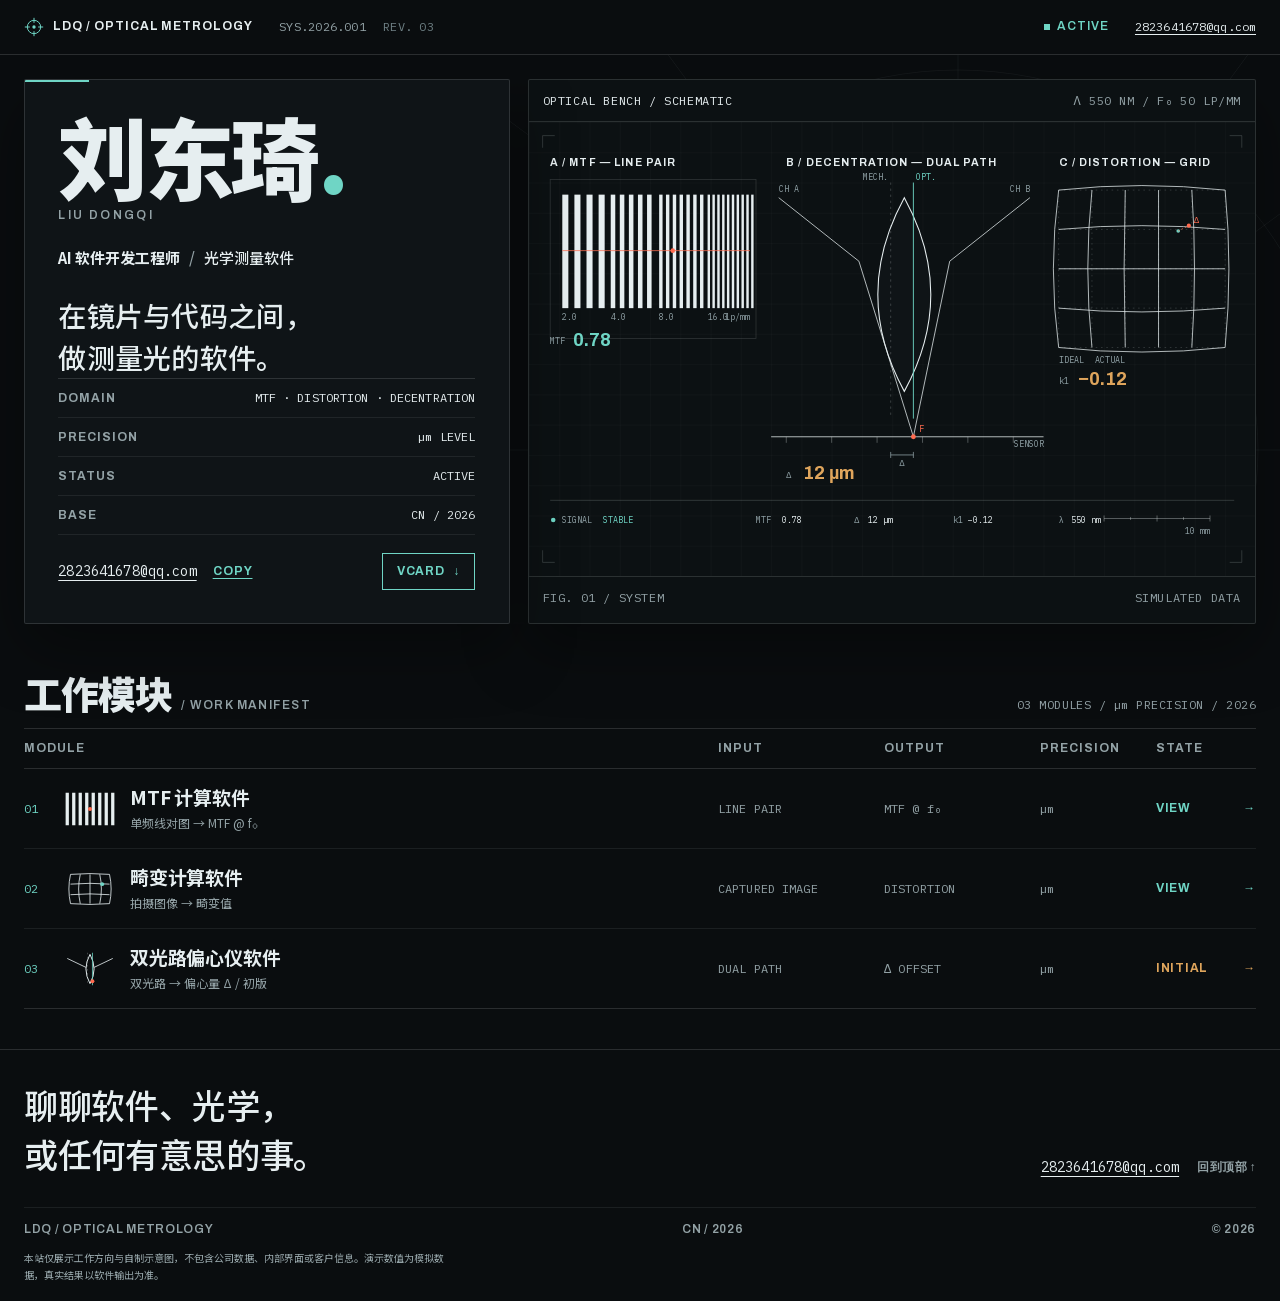
==== index.html @ 6ee16fad "Deploy optical instrument console" ====
<!DOCTYPE html>
<html lang="zh-CN">
<head>
  <meta charset="utf-8">
  <meta name="viewport" content="width=device-width, initial-scale=1">
  <title>刘东琦 — AI 软件开发工程师</title>
  <meta name="description" content="刘东琦，AI 软件开发工程师。做光学测量软件：单频线对图 MTF、图像畸变解算与双光路偏心测量，精度 µm 级。">
  <meta name="theme-color" content="#0a0d0f">
  <meta property="og:title" content="刘东琦 — AI 软件开发工程师">
  <meta property="og:description" content="在镜片与代码之间，做测量光的软件。">
  <meta property="og:type" content="website">
  <link rel="icon" href="favicon.svg" type="image/svg+xml">
  <link rel="preload" href="assets/fonts/noto-sans-sc.woff2" as="font" type="font/woff2" crossorigin>
  <link rel="stylesheet" href="styles.css">
  <script type="application/ld+json">
    {
      "@context": "https://schema.org",
      "@type": "Person",
      "name": "刘东琦",
      "alternateName": "Liu Dongqi",
      "jobTitle": "AI 软件开发工程师",
      "email": "mailto:2823641678@qq.com",
      "description": "AI 软件开发工程师，在光学镜片行业从事单频线对图 MTF、图像畸变解算与双光路偏心测量软件的开发。",
      "knowsAbout": ["AI 软件开发", "光学测量", "MTF", "畸变分析", "双光路偏心测量"]
    }
  </script>
</head>
<body id="top">
  <a class="skip" href="#work">跳到工作模块</a>

  <svg class="ambient" viewBox="0 0 900 900" aria-hidden="true">
    <g fill="none" stroke="rgba(230,240,240,.055)" stroke-width="1">
      <circle cx="450" cy="450" r="380"/>
      <circle cx="450" cy="450" r="300"/>
      <circle cx="450" cy="450" r="190"/>
      <line x1="0" y1="450" x2="900" y2="450"/>
      <line x1="450" y1="0" x2="450" y2="900"/>
      <path d="M0 120 L450 450 L900 780"/>
      <path d="M0 780 L450 450 L900 120"/>
      <path d="M120 0 L450 450 L780 900"/>
      <path d="M780 0 L450 450 L120 900"/>
    </g>
    <circle cx="450" cy="450" r="3" fill="rgba(111,213,197,.45)"/>
  </svg>

  <header class="topbar">
    <div class="topbar__inner">
      <a class="topbar__brand" href="#top">
        <svg class="topbar__mark" viewBox="0 0 24 24" fill="none" stroke="currentColor" stroke-width="1.2" aria-hidden="true">
          <circle cx="12" cy="12" r="8"/>
          <path d="M12 1v6M12 17v6M1 12h6M17 12h6"/>
          <circle class="mark-dot" cx="12" cy="12" r="2" stroke="none"/>
        </svg>
        LDQ / OPTICAL METROLOGY
      </a>
      <span class="topbar__job">SYS.2026.001 <span>REV. 03</span></span>
      <span class="topbar__status"><i></i>ACTIVE</span>
      <a class="topbar__email" href="mailto:2823641678@qq.com">2823641678@qq.com</a>
    </div>
  </header>

  <main>
    <section class="console" aria-labelledby="hero-name">
      <div class="wrap console__grid">
        <article class="profile">
          <h1 id="hero-name">刘东琦<span class="dot">.</span></h1>
          <p class="profile__latin">LIU DONGQI</p>
          <p class="profile__role"><strong>AI 软件开发工程师</strong><span>/</span>光学测量软件</p>
          <p class="profile__statement">在镜片与代码之间，<br>做测量光的软件。</p>

          <dl class="profile__specs">
            <div><dt>DOMAIN</dt><dd>MTF · DISTORTION · DECENTRATION</dd></div>
            <div><dt>PRECISION</dt><dd>µm LEVEL</dd></div>
            <div><dt>STATUS</dt><dd>ACTIVE</dd></div>
            <div><dt>BASE</dt><dd>CN / 2026</dd></div>
          </dl>

          <div class="profile__contact">
            <a class="profile__email" href="mailto:2823641678@qq.com">2823641678@qq.com</a>
            <button class="copy-link" id="copy-email" type="button" aria-label="复制邮箱" data-email="2823641678@qq.com">
              <span class="copy-btn__label">COPY</span>
            </button>
            <button class="save-card" type="button" data-save-card aria-label="下载名片到通讯录">
              <span class="action-label">VCARD</span>
              <span aria-hidden="true">↓</span>
            </button>
          </div>
        </article>

        <aside class="schematic" aria-label="光学系统示意图">
          <div class="schematic__bar">
            <span>OPTICAL BENCH / SCHEMATIC</span>
            <span>λ 550 nm / f₀ 50 lp/mm</span>
          </div>

          <svg class="schematic__drawing" viewBox="0 0 960 600" role="img" aria-labelledby="schematic-title">
            <title id="schematic-title">光学系统示意：单频线对、双光路偏心与畸变网格</title>
            <defs>
              <pattern id="bench-grid" width="40" height="40" patternUnits="userSpaceOnUse">
                <path d="M40 0H0V40" fill="none" stroke="rgba(230,240,240,.055)" stroke-width="1"/>
              </pattern>
            </defs>
            <rect width="960" height="600" fill="url(#bench-grid)"/>

            <g fill="none" stroke="rgba(230,240,240,.22)" stroke-width="1">
              <path d="M18 34V18h16M926 18h16v16M942 566v16h-16M34 582H18v-16"/>
            </g>

            <text x="28" y="58" font-family="Archivo, 'Helvetica Neue', sans-serif" font-size="14" font-weight="700" letter-spacing="1.4" fill="#e6eef0">A / MTF — LINE PAIR</text>
            <text x="340" y="58" font-family="Archivo, 'Helvetica Neue', sans-serif" font-size="14" font-weight="700" letter-spacing="1.4" fill="#e6eef0">B / DECENTRATION — DUAL PATH</text>
            <text x="700" y="58" font-family="Archivo, 'Helvetica Neue', sans-serif" font-size="14" font-weight="700" letter-spacing="1.4" fill="#e6eef0">C / DISTORTION — GRID</text>

            <!-- A / line pairs -->
            <rect x="28" y="76" width="272" height="210" fill="none" stroke="rgba(230,240,240,.16)" stroke-width="1"/>
            <g fill="#e6eef0">
              <g transform="translate(44 96)">
                <rect width="8" height="150"/><rect x="16" width="8" height="150"/><rect x="32" width="8" height="150"/><rect x="48" width="8" height="150"/>
              </g>
              <g transform="translate(108 96)">
                <rect width="6" height="150"/><rect x="12" width="6" height="150"/><rect x="24" width="6" height="150"/><rect x="36" width="6" height="150"/><rect x="48" width="6" height="150"/>
              </g>
              <g transform="translate(172 96)">
                <rect width="4.5" height="150"/><rect x="9" width="4.5" height="150"/><rect x="18" width="4.5" height="150"/><rect x="27" width="4.5" height="150"/><rect x="36" width="4.5" height="150"/><rect x="45" width="4.5" height="150"/><rect x="54" width="4.5" height="150"/>
              </g>
              <g transform="translate(236 96)">
                <rect width="3.2" height="150"/><rect x="6.4" width="3.2" height="150"/><rect x="12.8" width="3.2" height="150"/><rect x="19.2" width="3.2" height="150"/><rect x="25.6" width="3.2" height="150"/><rect x="32" width="3.2" height="150"/><rect x="38.4" width="3.2" height="150"/><rect x="44.8" width="3.2" height="150"/><rect x="51.2" width="3.2" height="150"/><rect x="57.6" width="3.2" height="150"/>
              </g>
            </g>
            <line x1="44" y1="170" x2="292" y2="170" stroke="#ff6b4f" stroke-width="1"/>
            <circle cx="190" cy="170" r="3" fill="#ff6b4f"/>
            <g font-family="'IBM Plex Mono', monospace" font-size="11" fill="#8fa0a5">
              <text x="44" y="262">2.0</text><text x="108" y="262">4.0</text><text x="172" y="262">8.0</text><text x="236" y="262">16.0</text><text x="292" y="262" text-anchor="end">lp/mm</text>
            </g>
            <text x="28" y="294" font-family="'IBM Plex Mono', monospace" font-size="11" fill="#8fa0a5">MTF</text>
            <text x="58" y="296" font-family="Archivo, sans-serif" font-size="24" font-weight="700" fill="#6fd5c5">0.78</text>

            <!-- B / dual path -->
            <path d="M496 100 Q426 228 496 356 Q566 228 496 100 Z" fill="#0f1417" stroke="#e6eef0" stroke-width="1.4"/>
            <line x1="478" y1="80" x2="478" y2="392" stroke="rgba(230,240,240,.28)" stroke-width="1" stroke-dasharray="3 5"/>
            <line x1="508" y1="80" x2="508" y2="392" stroke="#6fd5c5" stroke-width="1.2"/>
            <g font-family="'IBM Plex Mono', monospace" font-size="11" fill="#8fa0a5">
              <text x="474" y="76" text-anchor="end">MECH.</text>
              <text x="512" y="76" fill="#6fd5c5">OPT.</text>
            </g>
            <path d="M330 100 L436 184 L508 416" fill="none" stroke="#e6eef0" stroke-width="1"/>
            <path d="M662 100 L556 184 L508 416" fill="none" stroke="#e6eef0" stroke-width="1"/>
            <line x1="320" y1="416" x2="680" y2="416" stroke="#e6eef0" stroke-width="1"/>
            <g stroke="rgba(230,240,240,.4)" stroke-width="1">
              <line x1="340" y1="416" x2="340" y2="424"/><line x1="400" y1="416" x2="400" y2="424"/><line x1="460" y1="416" x2="460" y2="424"/><line x1="520" y1="416" x2="520" y2="424"/><line x1="580" y1="416" x2="580" y2="424"/><line x1="640" y1="416" x2="640" y2="424"/>
            </g>
            <circle cx="508" cy="416" r="3.2" fill="#ff6b4f"/>
            <text x="516" y="410" font-family="'IBM Plex Mono', monospace" font-size="11" fill="#ff6b4f">F</text>
            <g font-family="'IBM Plex Mono', monospace" font-size="11" fill="#8fa0a5">
              <text x="330" y="92">CH A</text>
              <text x="662" y="92" text-anchor="end">CH B</text>
              <text x="680" y="430" text-anchor="end">SENSOR</text>
            </g>
            <line x1="478" y1="440" x2="508" y2="440" stroke="#8fa0a5" stroke-width="1"/>
            <line x1="478" y1="436" x2="478" y2="444" stroke="#8fa0a5" stroke-width="1"/>
            <line x1="508" y1="436" x2="508" y2="444" stroke="#8fa0a5" stroke-width="1"/>
            <text x="493" y="454" text-anchor="middle" font-family="'IBM Plex Mono', monospace" font-size="11" fill="#8fa0a5">Δ</text>
            <text x="340" y="470" font-family="'IBM Plex Mono', monospace" font-size="11" fill="#8fa0a5">Δ</text>
            <text x="362" y="472" font-family="Archivo, sans-serif" font-size="24" font-weight="700" fill="#dfa55c">12 µm</text>

            <!-- C / distortion -->
            <g stroke="rgba(230,240,240,.22)" stroke-width="1" stroke-dasharray="2 5" fill="none">
              <line x1="700" y1="90" x2="700" y2="300"/><line x1="744" y1="90" x2="744" y2="300"/><line x1="788" y1="90" x2="788" y2="300"/><line x1="832" y1="90" x2="832" y2="300"/><line x1="876" y1="90" x2="876" y2="300"/><line x1="920" y1="90" x2="920" y2="300"/>
              <line x1="700" y1="90" x2="920" y2="90"/><line x1="700" y1="142" x2="920" y2="142"/><line x1="700" y1="194" x2="920" y2="194"/><line x1="700" y1="246" x2="920" y2="246"/><line x1="700" y1="298" x2="920" y2="298"/>
            </g>
            <g stroke="#e6eef0" stroke-width="1" fill="none">
              <path d="M700 90 Q686 194 700 298"/><path d="M744 90 Q733 194 744 298"/><path d="M788 90 Q785 194 788 298"/><path d="M832 90 L832 298"/><path d="M876 90 Q883 194 876 298"/><path d="M920 90 Q930 194 920 298"/>
              <path d="M700 90 Q810 78 920 90"/><path d="M700 142 Q810 132 920 142"/><path d="M700 194 L920 194"/><path d="M700 246 Q810 256 920 246"/><path d="M700 298 Q810 310 920 298"/>
            </g>
            <circle cx="858" cy="144" r="2.4" fill="#6fd5c5"/>
            <circle cx="872" cy="137" r="2.8" fill="#ff6b4f"/>
            <line x1="858" y1="144" x2="872" y2="137" stroke="#ff6b4f" stroke-width="1" stroke-dasharray="2 3"/>
            <text x="879" y="134" font-family="'IBM Plex Mono', monospace" font-size="11" fill="#ff6b4f">Δ</text>
            <g font-family="'IBM Plex Mono', monospace" font-size="11" fill="#8fa0a5">
              <text x="700" y="318">IDEAL</text>
              <text x="748" y="318">ACTUAL</text>
            </g>
            <text x="700" y="346" font-family="'IBM Plex Mono', monospace" font-size="11" fill="#8fa0a5">k1</text>
            <text x="726" y="348" font-family="Archivo, sans-serif" font-size="24" font-weight="700" fill="#dfa55c">−0.12</text>

            <!-- readout strip -->
            <line x1="28" y1="500" x2="932" y2="500" stroke="rgba(230,240,240,.22)" stroke-width="1"/>
            <circle cx="32" cy="526" r="3" fill="#6fd5c5"/>
            <text x="44" y="530" font-family="'IBM Plex Mono', monospace" font-size="11" fill="#8fa0a5">SIGNAL</text>
            <text x="98" y="530" font-family="'IBM Plex Mono', monospace" font-size="11" fill="#6fd5c5">STABLE</text>
            <text x="300" y="530" font-family="'IBM Plex Mono', monospace" font-size="11" fill="#8fa0a5">MTF</text>
            <text x="334" y="530" font-family="'IBM Plex Mono', monospace" font-size="11" fill="#e6eef0">0.78</text>
            <text x="430" y="530" font-family="'IBM Plex Mono', monospace" font-size="11" fill="#8fa0a5">Δ</text>
            <text x="448" y="530" font-family="'IBM Plex Mono', monospace" font-size="11" fill="#e6eef0">12 µm</text>
            <text x="560" y="530" font-family="'IBM Plex Mono', monospace" font-size="11" fill="#8fa0a5">k1</text>
            <text x="580" y="530" font-family="'IBM Plex Mono', monospace" font-size="11" fill="#e6eef0">−0.12</text>
            <text x="700" y="530" font-family="'IBM Plex Mono', monospace" font-size="11" fill="#8fa0a5">λ</text>
            <text x="716" y="530" font-family="'IBM Plex Mono', monospace" font-size="11" fill="#e6eef0">550 nm</text>

            <g stroke="rgba(230,240,240,.45)" stroke-width="1">
              <line x1="760" y1="524" x2="900" y2="524"/>
              <line x1="760" y1="520" x2="760" y2="528"/><line x1="795" y1="522" x2="795" y2="526"/><line x1="830" y1="520" x2="830" y2="528"/><line x1="865" y1="522" x2="865" y2="526"/><line x1="900" y1="520" x2="900" y2="528"/>
            </g>
            <text x="900" y="544" text-anchor="end" font-family="'IBM Plex Mono', monospace" font-size="11" fill="#8fa0a5">10 mm</text>
          </svg>

          <div class="schematic__foot">
            <span>FIG. 01 / SYSTEM</span>
            <span>SIMULATED DATA</span>
          </div>
        </aside>
      </div>
    </section>

    <section class="manifest" id="work" aria-labelledby="work-title">
      <div class="wrap">
        <header class="manifest__head">
          <h2 id="work-title">工作模块<span>/ WORK MANIFEST</span></h2>
          <p>03 MODULES / µm PRECISION / 2026</p>
        </header>

        <div class="manifest__table" role="list">
          <div class="manifest__header" aria-hidden="true">
            <span>MODULE</span>
            <span>INPUT</span>
            <span>OUTPUT</span>
            <span>PRECISION</span>
            <span>STATE</span>
          </div>

          <a class="module" href="work/mtf.html" role="listitem">
            <span class="module__main">
              <span class="module__index">01</span>
              <svg class="module__fig" viewBox="0 0 64 40" aria-hidden="true">
                <g fill="#e6eef0"><rect x="2" width="4" height="40"/><rect x="10" width="4" height="40"/><rect x="18" width="4" height="40"/><rect x="26" width="4" height="40"/><rect x="34" width="4" height="40"/><rect x="42" width="4" height="40"/><rect x="50" width="4" height="40"/><rect x="58" width="4" height="40"/></g>
                <circle cx="32" cy="20" r="2.5" fill="#ff6b4f"/>
              </svg>
              <span class="module__title"><b>MTF 计算软件</b><small>单频线对图 → MTF @ f₀</small></span>
            </span>
            <span class="module__cell" data-label="INPUT">LINE PAIR</span>
            <span class="module__cell" data-label="OUTPUT">MTF @ f₀</span>
            <span class="module__cell" data-label="PRECISION">µm</span>
            <span class="module__state">VIEW <i>→</i></span>
          </a>

          <a class="module" href="work/distortion.html" role="listitem">
            <span class="module__main">
              <span class="module__index">02</span>
              <svg class="module__fig" viewBox="0 0 64 40" aria-hidden="true">
                <g fill="none" stroke="#e6eef0" stroke-width="1"><path d="M8 2 Q4 20 8 38"/><path d="M20 2 Q16 20 20 38"/><path d="M32 2 L32 38"/><path d="M44 2 Q48 20 44 38"/><path d="M56 2 Q60 20 56 38"/><path d="M8 2 Q32 0 56 2"/><path d="M8 14 Q32 12 56 14"/><path d="M8 27 Q32 25 56 27"/><path d="M8 38 Q32 40 56 38"/></g>
                <circle cx="47" cy="14" r="2.4" fill="#6fd5c5"/>
              </svg>
              <span class="module__title"><b>畸变计算软件</b><small>拍摄图像 → 畸变值</small></span>
            </span>
            <span class="module__cell" data-label="INPUT">CAPTURED IMAGE</span>
            <span class="module__cell" data-label="OUTPUT">DISTORTION</span>
            <span class="module__cell" data-label="PRECISION">µm</span>
            <span class="module__state">VIEW <i>→</i></span>
          </a>

          <a class="module" href="work/decentration.html" role="listitem">
            <span class="module__main">
              <span class="module__index">03</span>
              <svg class="module__fig" viewBox="0 0 64 40" aria-hidden="true">
                <path d="M32 2 Q22 20 32 38 Q42 20 32 2 Z" fill="none" stroke="#e6eef0" stroke-width="1.2"/>
                <line x1="29" y1="0" x2="29" y2="40" stroke="rgba(230,240,240,.3)" stroke-width="1" stroke-dasharray="2 3"/>
                <line x1="35" y1="0" x2="35" y2="40" stroke="#6fd5c5" stroke-width="1"/>
                <line x1="4" y1="7" x2="27" y2="18" stroke="#e6eef0" stroke-width="1"/>
                <line x1="60" y1="7" x2="37" y2="18" stroke="#e6eef0" stroke-width="1"/>
                <circle cx="35" cy="35" r="2.4" fill="#ff6b4f"/>
              </svg>
              <span class="module__title"><b>双光路偏心仪软件</b><small>双光路 → 偏心量 Δ / 初版</small></span>
            </span>
            <span class="module__cell" data-label="INPUT">DUAL PATH</span>
            <span class="module__cell" data-label="OUTPUT">Δ OFFSET</span>
            <span class="module__cell" data-label="PRECISION">µm</span>
            <span class="module__state module__state--initial">INITIAL <i>→</i></span>
          </a>
        </div>
      </div>
    </section>

    <footer class="footer">
      <div class="wrap">
        <div class="footer__main">
          <p class="footer__line">聊聊软件、光学，<br>或任何有意思的事。</p>
          <div class="footer__contact">
            <a class="footer__email" href="mailto:2823641678@qq.com">2823641678@qq.com</a>
            <a class="footer__back" href="#top">回到顶部 ↑</a>
          </div>
        </div>
        <div class="footer__meta">
          <span>LDQ / OPTICAL METROLOGY</span>
          <span>CN / 2026</span>
          <span>© 2026</span>
        </div>
        <p class="footer__fine">本站仅展示工作方向与自制示意图，不包含公司数据、内部界面或客户信息。演示数值为模拟数据，真实结果以软件输出为准。</p>
      </div>
    </footer>
  </main>

  <script src="script.js" defer></script>
</body>
</html>
---- styles.css ----
/* ------------------------------------------------------------------
   Optical Instrument Console — 刘东琦 / AI software engineer
   Dark, precision-instrument system: graphite, fine rules, live data.
   ------------------------------------------------------------------ */

@font-face {
  font-family: "Noto Sans SC";
  src: url("assets/fonts/noto-sans-sc.woff2") format("woff2");
  font-weight: 400 900;
  font-style: normal;
  font-display: swap;
}

@font-face {
  font-family: "Archivo";
  src: url("assets/fonts/archivo.woff2") format("woff2");
  font-weight: 400 700;
  font-style: normal;
  font-display: swap;
}

@font-face {
  font-family: "IBM Plex Mono";
  src: url("assets/fonts/ibm-plex-mono-regular.woff2") format("woff2");
  font-weight: 400;
  font-style: normal;
  font-display: swap;
}

:root {
  --bg: #0a0d0f;
  --panel: #0f1417;
  --panel-2: #0c1113;
  --line: rgba(230, 240, 240, 0.14);
  --line-soft: rgba(230, 240, 240, 0.08);
  --text: #e6eef0;
  --muted: #93a2a6;
  --dim: #6f8085;
  --cyan: #6fd5c5;
  --amber: #dfa55c;
  --red: #ff6b4f;
  --sans-cn: "Noto Sans SC", "PingFang SC", "Hiragino Sans GB", "Microsoft YaHei", sans-serif;
  --display: "Archivo", "Helvetica Neue", Arial, sans-serif;
  --mono: "IBM Plex Mono", ui-monospace, "SF Mono", Menlo, monospace;
  --shadow: 0 24px 64px rgba(0, 0, 0, 0.35);
  color-scheme: dark;
}

*,
*::before,
*::after {
  box-sizing: border-box;
}

html {
  scroll-behavior: smooth;
}

body {
  margin: 0;
  min-height: 100vh;
  overflow-x: hidden;
  background: var(--bg);
  color: var(--text);
  font-family: var(--sans-cn);
  font-size: 16px;
  line-height: 1.6;
  -webkit-font-smoothing: antialiased;
  text-rendering: optimizeLegibility;
  caret-color: var(--cyan);
  scrollbar-color: var(--muted) var(--bg);
}

a {
  color: inherit;
  text-decoration: none;
}

button {
  padding: 0;
  border: 0;
  background: none;
  color: inherit;
  font: inherit;
  cursor: pointer;
}

svg {
  display: block;
  max-width: 100%;
}

::selection {
  background: var(--cyan);
  color: var(--bg);
}

:focus-visible {
  outline: 2px solid var(--cyan);
  outline-offset: 3px;
}

.skip {
  position: fixed;
  top: 12px;
  left: 12px;
  z-index: 40;
  padding: 10px 14px;
  background: var(--cyan);
  color: var(--bg);
  font-family: var(--display);
  font-size: 12px;
  font-weight: 700;
  letter-spacing: 0.04em;
  transform: translateY(-200%);
}

.skip:focus {
  transform: none;
}

.wrap {
  width: min(1280px, calc(100% - 48px));
  margin-inline: auto;
}

/* Ambient technical drawing ----------------------------------------- */

.ambient {
  position: fixed;
  top: 50%;
  right: -10vw;
  z-index: 0;
  width: min(900px, 80vw);
  height: auto;
  opacity: 0.9;
  pointer-events: none;
  transform: translateY(-50%);
}

main {
  position: relative;
  z-index: 1;
}

/* System bar -------------------------------------------------------- */

.topbar {
  position: sticky;
  top: 0;
  z-index: 30;
  border-bottom: 1px solid var(--line);
  background: var(--bg);
}

.topbar__inner {
  display: flex;
  align-items: center;
  gap: 26px;
  width: min(1280px, calc(100% - 48px));
  min-height: 54px;
  margin-inline: auto;
  font-family: var(--display);
  font-size: 12px;
  font-weight: 600;
  letter-spacing: 0.08em;
  text-transform: uppercase;
}

.topbar__brand {
  display: inline-flex;
  align-items: center;
  gap: 9px;
  color: var(--text);
  font-weight: 700;
}

.topbar__mark {
  width: 20px;
  height: 20px;
  color: var(--cyan);
}

.topbar__mark .mark-dot {
  fill: var(--cyan);
}

.topbar__job {
  color: var(--muted);
  font-family: var(--mono);
  font-size: 12px;
  font-weight: 400;
  letter-spacing: 0.02em;
  text-transform: none;
}

.topbar__job span {
  margin-left: 10px;
  color: var(--dim);
}

.topbar__status {
  display: inline-flex;
  align-items: center;
  gap: 7px;
  margin-left: auto;
  color: var(--cyan);
}

.topbar__status i {
  width: 6px;
  height: 6px;
  background: var(--cyan);
}

.topbar__email {
  color: var(--text);
  font-family: var(--mono);
  font-size: 12px;
  font-weight: 400;
  letter-spacing: 0.01em;
  text-transform: none;
  text-decoration: underline;
  text-underline-offset: 3px;
}

.topbar__email:hover {
  color: var(--cyan);
}

/* Hero console ------------------------------------------------------ */

.console {
  padding: 24px 0 0;
}

.console__grid {
  display: grid;
  grid-template-columns: minmax(0, 4.8fr) minmax(0, 7.2fr);
  gap: 18px;
  align-items: stretch;
}

.profile {
  position: relative;
  display: flex;
  flex-direction: column;
  overflow: hidden;
  padding: clamp(24px, 2.6vw, 34px);
  border: 1px solid var(--line);
  border-radius: 2px;
  background: var(--panel);
  box-shadow: var(--shadow);
}

.profile::before {
  content: "";
  position: absolute;
  top: 0;
  left: 0;
  width: 64px;
  height: 2px;
  background: var(--cyan);
}

.profile h1 {
  margin: 0;
  color: var(--text);
  font-family: var(--sans-cn);
  font-size: clamp(68px, 7vw, 102px);
  font-weight: 900;
  line-height: 0.95;
  letter-spacing: -0.04em;
}

.profile h1 .dot {
  color: var(--cyan);
}

.profile__latin {
  margin: 8px 0 0;
  color: var(--muted);
  font-family: var(--display);
  font-size: 12px;
  font-weight: 600;
  letter-spacing: 0.2em;
}

.profile__role {
  display: flex;
  flex-wrap: wrap;
  align-items: baseline;
  margin: 20px 0 0;
  color: var(--text);
  font-size: 15px;
  font-weight: 500;
}

.profile__role strong {
  font-weight: 700;
}

.profile__role span {
  margin: 0 9px;
  color: var(--muted);
}

.profile__statement {
  max-width: 15em;
  margin: 24px 0 0;
  color: var(--text);
  font-size: clamp(22px, 2.2vw, 28px);
  font-weight: 500;
  line-height: 1.5;
  letter-spacing: 0.01em;
}

.profile__specs {
  margin: auto 0 0;
  border-top: 1px solid var(--line);
}

.profile__specs div {
  display: flex;
  align-items: baseline;
  justify-content: space-between;
  gap: 16px;
  padding: 9px 0;
  border-bottom: 1px solid var(--line-soft);
}

.profile__specs dt {
  color: var(--muted);
  font-family: var(--display);
  font-size: 12px;
  font-weight: 700;
  letter-spacing: 0.08em;
}

.profile__specs dd {
  margin: 0;
  color: var(--text);
  font-family: var(--mono);
  font-size: 12px;
  letter-spacing: 0.01em;
  text-align: right;
}

.profile__contact {
  display: flex;
  flex-wrap: wrap;
  align-items: center;
  gap: 12px 16px;
  margin-top: 18px;
}

.profile__email {
  color: var(--text);
  font-family: var(--mono);
  font-size: 14px;
  letter-spacing: 0.01em;
  text-decoration: underline;
  text-underline-offset: 4px;
}

.profile__email:hover {
  color: var(--cyan);
}

.copy-link {
  color: var(--cyan);
  font-family: var(--display);
  font-size: 12px;
  font-weight: 700;
  letter-spacing: 0.08em;
  text-decoration: underline;
  text-underline-offset: 3px;
}

.copy-link:hover {
  color: var(--text);
}

.copy-link.is-copied {
  color: var(--amber);
}

.save-card {
  display: inline-flex;
  align-items: center;
  gap: 8px;
  margin-left: auto;
  padding: 10px 14px;
  border: 1px solid var(--cyan);
  background: transparent;
  color: var(--cyan);
  font-family: var(--display);
  font-size: 12px;
  font-weight: 700;
  letter-spacing: 0.08em;
  line-height: 1.2;
  transition: background 0.15s ease, color 0.15s ease;
}

.save-card:hover {
  background: var(--cyan);
  color: var(--bg);
}

.save-card.is-done {
  background: var(--cyan);
  color: var(--bg);
}

/* Schematic --------------------------------------------------------- */

.schematic {
  display: flex;
  min-width: 0;
  flex-direction: column;
  border: 1px solid var(--line);
  border-radius: 2px;
  background: var(--panel-2);
  box-shadow: var(--shadow);
}

.schematic__bar,
.schematic__foot {
  display: flex;
  align-items: center;
  justify-content: space-between;
  gap: 16px;
  padding: 11px 14px;
  color: var(--muted);
  font-family: var(--mono);
  font-size: 12px;
  letter-spacing: 0.05em;
  text-transform: uppercase;
}

.schematic__bar {
  border-bottom: 1px solid var(--line);
}

.schematic__bar span:first-child {
  color: var(--text);
}

.schematic__foot {
  border-top: 1px solid var(--line);
}

.schematic__drawing {
  width: 100%;
  height: auto;
}

/* Work manifest ----------------------------------------------------- */

.manifest {
  padding: 48px 0 40px;
  background: var(--bg);
}

.manifest__head {
  display: flex;
  align-items: baseline;
  justify-content: space-between;
  gap: 24px;
  padding-bottom: 14px;
  border-bottom: 1px solid var(--line);
}

.manifest__head h2 {
  margin: 0;
  color: var(--text);
  font-family: var(--sans-cn);
  font-size: clamp(30px, 3vw, 38px);
  font-weight: 900;
  letter-spacing: -0.03em;
  line-height: 1.1;
}

.manifest__head h2 span {
  margin-left: 10px;
  color: var(--muted);
  font-family: var(--display);
  font-size: 12px;
  font-weight: 600;
  letter-spacing: 0.12em;
}

.manifest__head p {
  margin: 0;
  color: var(--muted);
  font-family: var(--mono);
  font-size: 12px;
  letter-spacing: 0.04em;
}

.manifest__table {
  border-bottom: 1px solid var(--line);
}

.manifest__header,
.module {
  display: grid;
  grid-template-columns: minmax(0, 1fr) 150px 140px 100px 100px;
  gap: 16px;
  align-items: center;
}

.manifest__header {
  padding: 10px 0;
  border-bottom: 1px solid var(--line);
  color: var(--muted);
  font-family: var(--display);
  font-size: 12px;
  font-weight: 700;
  letter-spacing: 0.08em;
  text-transform: uppercase;
}

.module {
  padding: 16px 0;
  border-bottom: 1px solid var(--line-soft);
  color: var(--text);
  transition: background 0.15s ease;
}

.module:last-child {
  border-bottom: 0;
}

.module:hover {
  background: rgba(255, 255, 255, 0.03);
}

.module:focus-visible {
  outline-offset: -2px;
}

.module__main {
  display: grid;
  grid-template-columns: 28px 54px minmax(0, 1fr);
  gap: 12px;
  align-items: center;
}

.module__index {
  color: var(--cyan);
  font-family: var(--mono);
  font-size: 12px;
}

.module__fig {
  width: 52px;
  height: 36px;
}

.module__title b {
  display: block;
  color: var(--text);
  font-size: 19px;
  font-weight: 700;
  letter-spacing: -0.01em;
  line-height: 1.3;
}

.module__title small {
  display: block;
  margin-top: 3px;
  color: var(--muted);
  font-size: 12px;
  font-weight: 400;
}

.module__cell {
  color: var(--muted);
  font-family: var(--mono);
  font-size: 12px;
  letter-spacing: 0.01em;
}

.module__state {
  display: flex;
  align-items: center;
  justify-content: space-between;
  gap: 8px;
  color: var(--cyan);
  font-family: var(--display);
  font-size: 12px;
  font-weight: 700;
  letter-spacing: 0.06em;
  text-transform: uppercase;
}

.module__state i {
  font-style: normal;
  transition: transform 0.15s ease;
}

.module:hover .module__state i {
  transform: translateX(4px);
}

.module__state--initial {
  color: var(--amber);
}

/* Footer ------------------------------------------------------------ */

.footer {
  padding: 30px 0 18px;
  border-top: 1px solid var(--line);
  background: var(--bg);
}

.footer__main {
  display: flex;
  align-items: flex-end;
  justify-content: space-between;
  gap: 32px;
}

.footer__line {
  max-width: 20ch;
  margin: 0;
  color: var(--text);
  font-size: clamp(26px, 3vw, 34px);
  font-weight: 500;
  line-height: 1.45;
  letter-spacing: -0.01em;
}

.footer__contact {
  display: flex;
  flex-wrap: wrap;
  align-items: center;
  gap: 18px;
}

.footer__email {
  color: var(--text);
  font-family: var(--mono);
  font-size: 14px;
  letter-spacing: 0.01em;
  text-decoration: underline;
  text-underline-offset: 4px;
}

.footer__email:hover {
  color: var(--cyan);
}

.footer__back {
  color: var(--muted);
  font-family: var(--display);
  font-size: 12px;
  font-weight: 600;
  letter-spacing: 0.04em;
}

.footer__back:hover {
  color: var(--text);
}

.footer__meta {
  display: flex;
  flex-wrap: wrap;
  justify-content: space-between;
  gap: 10px 24px;
  margin-top: 28px;
  padding-top: 12px;
  border-top: 1px solid var(--line-soft);
  color: var(--muted);
  font-family: var(--display);
  font-size: 12px;
  font-weight: 600;
  letter-spacing: 0.06em;
  text-transform: uppercase;
}

.footer__fine {
  max-width: 72ch;
  margin: 10px 0 0;
  color: var(--muted);
  font-size: 10px;
  line-height: 1.7;
}

/* Motion ------------------------------------------------------------ */

/* One authored moment: the schematic is already visible; the status is static.
   Interactive values update instantly. No scroll reveals, glows, or parallax. */

/* Responsive -------------------------------------------------------- */

@media (max-width: 1080px) {
  .console__grid {
    grid-template-columns: 1fr;
  }

  .schematic {
    max-width: 760px;
  }

  .manifest__header,
  .module {
    grid-template-columns: minmax(0, 1fr) 120px 116px 84px 88px;
    gap: 12px;
  }
}

@media (max-width: 780px) {
  .wrap,
  .topbar__inner {
    width: calc(100% - 32px);
  }

  .topbar__inner {
    gap: 14px;
    min-height: 46px;
    font-size: 12px;
  }

  .topbar__job,
  .topbar__email {
    display: none;
  }

  .topbar__status {
    margin-left: auto;
  }

  .ambient {
    display: none;
  }

  .console {
    padding-top: 20px;
  }

  .profile {
    padding: 22px;
  }

  .profile h1 {
    font-size: clamp(56px, 16vw, 82px);
  }

  .profile__statement {
    font-size: 21px;
  }

  .profile__specs div {
    padding: 8px 0;
  }

  .profile__specs dd {
    max-width: 62%;
  }

  .profile__contact {
    align-items: stretch;
  }

  .profile__email {
    width: 100%;
  }

  .save-card {
    width: 100%;
    justify-content: center;
    margin-left: 0;
    margin-top: 2px;
  }

  .schematic {
    max-width: none;
  }

  .schematic__bar,
  .schematic__foot {
    flex-wrap: wrap;
    row-gap: 4px;
    font-size: 12px;
    letter-spacing: 0.03em;
  }

  .manifest {
    padding-top: 40px;
  }

  .manifest__head {
    display: block;
  }

  .manifest__head p {
    margin-top: 6px;
  }

  .manifest__header {
    display: none;
  }

  .module {
    grid-template-columns: 1fr;
    gap: 7px;
    padding: 16px 0;
  }

  .module__main {
    grid-template-columns: 22px 46px minmax(0, 1fr);
    gap: 10px;
  }

  .module__fig {
    width: 42px;
    height: 30px;
  }

  .module__title b {
    font-size: 18px;
  }

  .module__cell {
    display: flex;
    gap: 8px;
    font-size: 12px;
  }

  .module__cell::before {
    content: attr(data-label);
    width: 76px;
    flex: 0 0 auto;
    color: var(--muted);
    font-family: var(--display);
    font-size: 12px;
    font-weight: 700;
    letter-spacing: 0.06em;
  }

  .module__state {
    justify-content: flex-start;
    gap: 8px;
  }

  .footer__main {
    display: block;
  }

  .footer__contact {
    margin-top: 18px;
  }

  .footer__meta {
    display: grid;
    grid-template-columns: 1fr;
    gap: 6px;
  }
}

@media (max-width: 420px) {
  .profile h1 {
    font-size: 54px;
  }

  .profile__latin {
    font-size: 12px;
  }

  .profile__role {
    font-size: 14px;
  }

  .profile__statement {
    font-size: 19px;
  }

  .profile__email {
    font-size: 13px;
  }

  .footer__line {
    font-size: 24px;
  }

  .footer__email {
    font-size: 13px;
  }
}

/* Reduced motion ---------------------------------------------------- */

@media (prefers-reduced-motion: reduce) {
  html {
    scroll-behavior: auto;
  }

  *,
  *::before,
  *::after {
    animation-duration: 0.01ms !important;
    animation-delay: 0ms !important;
    animation-iteration-count: 1 !important;
    transition-duration: 0.01ms !important;
  }
}

/* Print ------------------------------------------------------------- */

@media print {
  body {
    background: #fff;
    color: #000;
  }

  .ambient,
  .topbar,
  .footer,
  .skip {
    display: none;
  }

  .console {
    padding: 0;
  }

  .console__grid {
    grid-template-columns: 1fr;
  }

  .profile,
  .schematic {
    box-shadow: none;
    border-color: #000;
    background: #fff;
    color: #000;
  }

  .profile h1,
  .profile__role,
  .profile__statement,
  .module__title b {
    color: #000;
  }

  .manifest {
    padding-top: 24px;
  }

  .module:hover {
    background: transparent;
  }
}
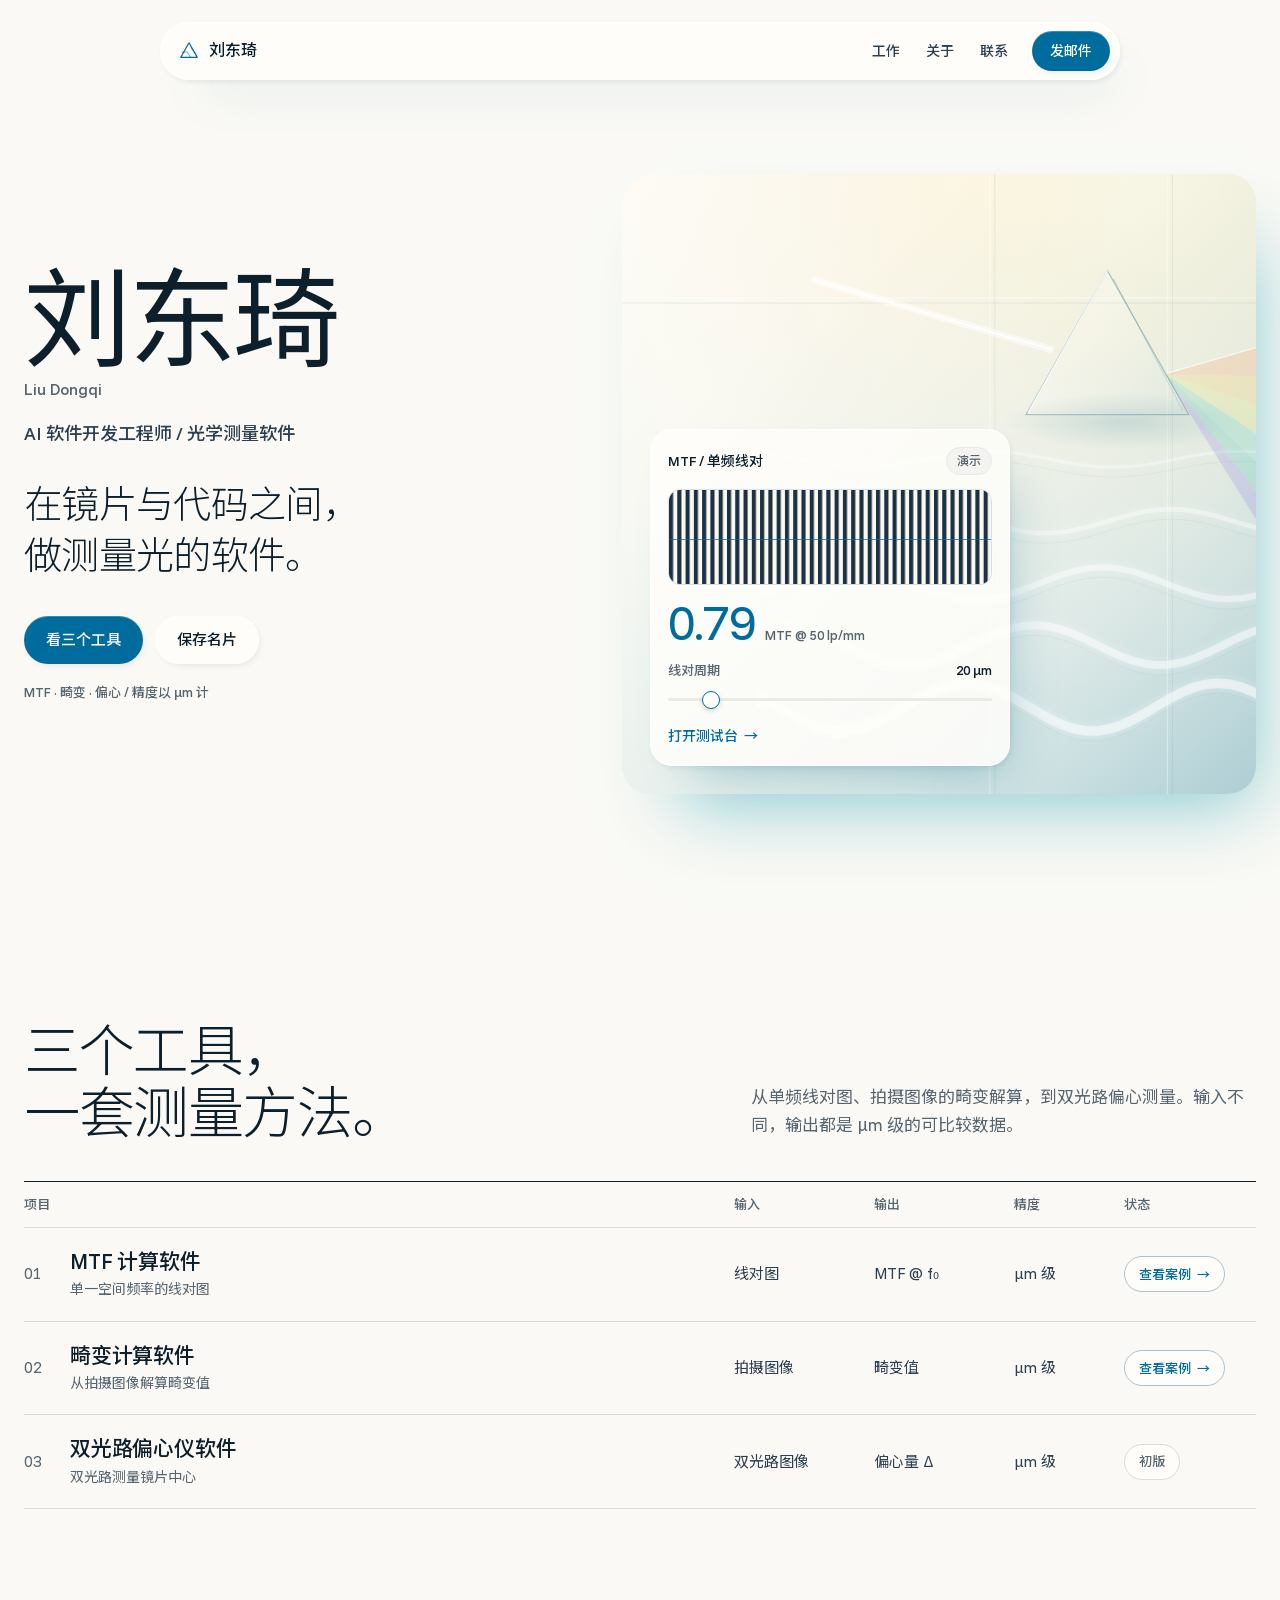
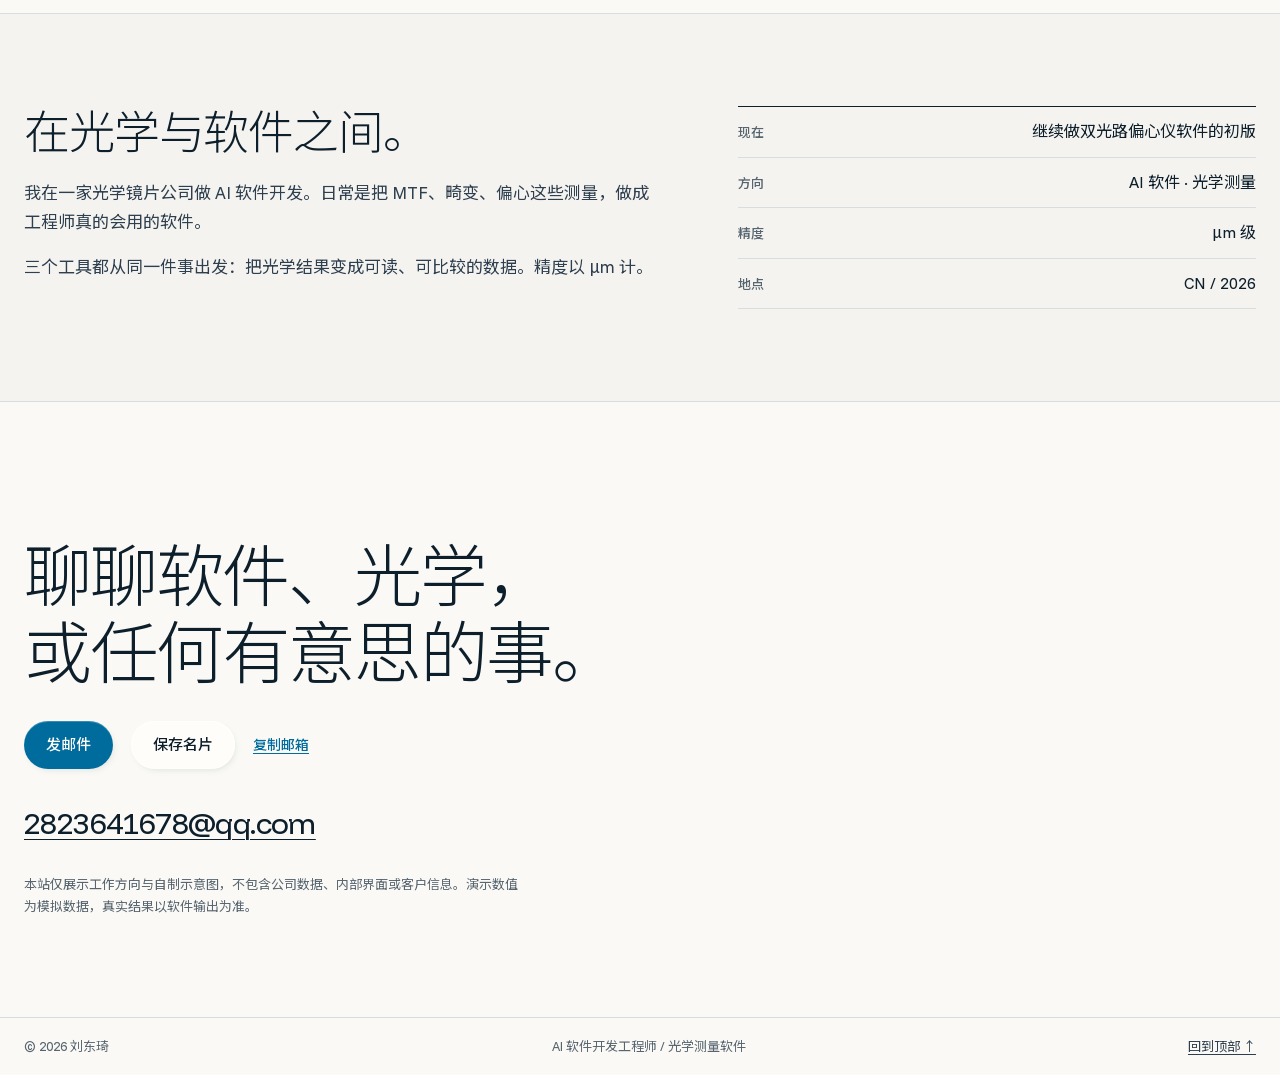
==== commit ef4551ba: "Redesign site in Hallmark Refract: sunlit glass, prism light, light test benches" ====
--- a/index.html
+++ b/index.html
@@ -4,13 +4,14 @@
   <meta charset="utf-8">
   <meta name="viewport" content="width=device-width, initial-scale=1">
   <title>刘东琦 — AI 软件开发工程师</title>
-  <meta name="description" content="刘东琦，AI 软件开发工程师。做光学测量软件：单频线对图 MTF、图像畸变解算与双光路偏心测量，精度 µm 级。">
-  <meta name="theme-color" content="#0a0d0f">
+  <meta name="description" content="刘东琦，AI 软件开发工程师。把 MTF、畸变与双光路偏心测量做成可用的软件，精度以 µm 计。">
+  <meta name="theme-color" content="#faf7ef">
   <meta property="og:title" content="刘东琦 — AI 软件开发工程师">
   <meta property="og:description" content="在镜片与代码之间，做测量光的软件。">
   <meta property="og:type" content="website">
   <link rel="icon" href="favicon.svg" type="image/svg+xml">
   <link rel="preload" href="assets/fonts/noto-sans-sc.woff2" as="font" type="font/woff2" crossorigin>
+  <link rel="preload" href="assets/fonts/funnel-display.woff2" as="font" type="font/woff2" crossorigin>
   <link rel="stylesheet" href="styles.css">
   <script type="application/ld+json">
     {
@@ -26,278 +27,176 @@
   </script>
 </head>
 <body id="top">
-  <a class="skip" href="#work">跳到工作模块</a>
-
-  <svg class="ambient" viewBox="0 0 900 900" aria-hidden="true">
-    <g fill="none" stroke="rgba(230,240,240,.055)" stroke-width="1">
-      <circle cx="450" cy="450" r="380"/>
-      <circle cx="450" cy="450" r="300"/>
-      <circle cx="450" cy="450" r="190"/>
-      <line x1="0" y1="450" x2="900" y2="450"/>
-      <line x1="450" y1="0" x2="450" y2="900"/>
-      <path d="M0 120 L450 450 L900 780"/>
-      <path d="M0 780 L450 450 L900 120"/>
-      <path d="M120 0 L450 450 L780 900"/>
-      <path d="M780 0 L450 450 L120 900"/>
-    </g>
-    <circle cx="450" cy="450" r="3" fill="rgba(111,213,197,.45)"/>
-  </svg>
-
-  <header class="topbar">
-    <div class="topbar__inner">
-      <a class="topbar__brand" href="#top">
-        <svg class="topbar__mark" viewBox="0 0 24 24" fill="none" stroke="currentColor" stroke-width="1.2" aria-hidden="true">
-          <circle cx="12" cy="12" r="8"/>
-          <path d="M12 1v6M12 17v6M1 12h6M17 12h6"/>
-          <circle class="mark-dot" cx="12" cy="12" r="2" stroke="none"/>
+  <a class="skip" href="#work">跳到工作</a>
+
+  <header class="site-nav">
+    <div class="nav-pill">
+      <a class="brand" href="#top">
+        <svg class="brand-mark" viewBox="0 0 24 24" fill="none" aria-hidden="true">
+          <path d="M12 3 21 19H3L12 3Z" stroke="currentColor" stroke-width="1.3" stroke-linejoin="round"/>
+          <path d="M4 13h6l4 6" stroke="currentColor" stroke-width="1.1" opacity=".55"/>
+          <path d="M14 8 20 16" stroke="currentColor" stroke-width="1.1" opacity=".55"/>
         </svg>
-        LDQ / OPTICAL METROLOGY
+        <span>刘东琦</span>
       </a>
-      <span class="topbar__job">SYS.2026.001 <span>REV. 03</span></span>
-      <span class="topbar__status"><i></i>ACTIVE</span>
-      <a class="topbar__email" href="mailto:2823641678@qq.com">2823641678@qq.com</a>
+      <nav class="nav-links" aria-label="主导航">
+        <a href="#work">工作</a>
+        <a href="#about">关于</a>
+        <a href="#contact">联系</a>
+      </nav>
+      <a class="btn btn--primary btn--nav" href="mailto:2823641678@qq.com">发邮件</a>
     </div>
   </header>
 
   <main>
-    <section class="console" aria-labelledby="hero-name">
-      <div class="wrap console__grid">
-        <article class="profile">
-          <h1 id="hero-name">刘东琦<span class="dot">.</span></h1>
-          <p class="profile__latin">LIU DONGQI</p>
-          <p class="profile__role"><strong>AI 软件开发工程师</strong><span>/</span>光学测量软件</p>
-          <p class="profile__statement">在镜片与代码之间，<br>做测量光的软件。</p>
-
-          <dl class="profile__specs">
-            <div><dt>DOMAIN</dt><dd>MTF · DISTORTION · DECENTRATION</dd></div>
-            <div><dt>PRECISION</dt><dd>µm LEVEL</dd></div>
-            <div><dt>STATUS</dt><dd>ACTIVE</dd></div>
-            <div><dt>BASE</dt><dd>CN / 2026</dd></div>
-          </dl>
-
-          <div class="profile__contact">
-            <a class="profile__email" href="mailto:2823641678@qq.com">2823641678@qq.com</a>
-            <button class="copy-link" id="copy-email" type="button" aria-label="复制邮箱" data-email="2823641678@qq.com">
-              <span class="copy-btn__label">COPY</span>
-            </button>
-            <button class="save-card" type="button" data-save-card aria-label="下载名片到通讯录">
-              <span class="action-label">VCARD</span>
-              <span aria-hidden="true">↓</span>
+    <section class="hero" aria-labelledby="hero-name">
+      <div class="wrap hero__inner">
+        <div class="hero__copy">
+          <h1 id="hero-name">刘东琦</h1>
+          <p class="hero__latin">Liu Dongqi</p>
+          <p class="hero__role">AI 软件开发工程师 / 光学测量软件</p>
+          <p class="hero__statement">在镜片与代码之间，<br>做测量光的软件。</p>
+          <div class="hero__actions">
+            <a class="btn btn--primary" href="#work">看三个工具</a>
+            <button class="btn btn--clear" type="button" data-save-card aria-label="下载名片到通讯录">
+              <span class="action-label">保存名片</span>
             </button>
           </div>
-        </article>
-
-        <aside class="schematic" aria-label="光学系统示意图">
-          <div class="schematic__bar">
-            <span>OPTICAL BENCH / SCHEMATIC</span>
-            <span>λ 550 nm / f₀ 50 lp/mm</span>
+          <p class="hero__note">MTF · 畸变 · 偏心 / 精度以 µm 计</p>
+        </div>
+
+        <div class="hero__stage light-stage" data-light-stage>
+          <canvas class="light-canvas" data-light aria-hidden="true"></canvas>
+
+          <div class="measure-card clear">
+            <div class="measure-card__head">
+              <span class="measure-card__title">MTF / 单频线对</span>
+              <span class="pill pill--soft">演示</span>
+            </div>
+
+            <div class="linepair-mini" aria-hidden="true">
+              <svg data-home-linepair viewBox="0 0 280 96" preserveAspectRatio="none">
+                <defs>
+                  <pattern id="home-lp" patternUnits="userSpaceOnUse" width="20" height="96">
+                    <rect width="20" height="96" fill="#fbf8ef"/>
+                    <rect width="10" height="96" fill="#1d3145"/>
+                  </pattern>
+                </defs>
+                <rect width="280" height="96" fill="url(#home-lp)"/>
+              </svg>
+            </div>
+
+            <div class="measure-card__readout">
+              <span class="measure-card__value" data-home-mtf>0.78</span>
+              <span class="measure-card__unit">MTF @ <span data-home-freq>50</span> lp/mm</span>
+            </div>
+
+            <label class="range">
+              <span>线对周期 <b><span data-home-period>20</span> µm</b></span>
+              <input type="range" min="10" max="100" step="1" value="20" data-home-period-input>
+            </label>
+
+            <a class="text-link" href="work/mtf.html">打开测试台 <span aria-hidden="true">→</span></a>
           </div>
-
-          <svg class="schematic__drawing" viewBox="0 0 960 600" role="img" aria-labelledby="schematic-title">
-            <title id="schematic-title">光学系统示意：单频线对、双光路偏心与畸变网格</title>
-            <defs>
-              <pattern id="bench-grid" width="40" height="40" patternUnits="userSpaceOnUse">
-                <path d="M40 0H0V40" fill="none" stroke="rgba(230,240,240,.055)" stroke-width="1"/>
-              </pattern>
-            </defs>
-            <rect width="960" height="600" fill="url(#bench-grid)"/>
-
-            <g fill="none" stroke="rgba(230,240,240,.22)" stroke-width="1">
-              <path d="M18 34V18h16M926 18h16v16M942 566v16h-16M34 582H18v-16"/>
-            </g>
-
-            <text x="28" y="58" font-family="Archivo, 'Helvetica Neue', sans-serif" font-size="14" font-weight="700" letter-spacing="1.4" fill="#e6eef0">A / MTF — LINE PAIR</text>
-            <text x="340" y="58" font-family="Archivo, 'Helvetica Neue', sans-serif" font-size="14" font-weight="700" letter-spacing="1.4" fill="#e6eef0">B / DECENTRATION — DUAL PATH</text>
-            <text x="700" y="58" font-family="Archivo, 'Helvetica Neue', sans-serif" font-size="14" font-weight="700" letter-spacing="1.4" fill="#e6eef0">C / DISTORTION — GRID</text>
-
-            <!-- A / line pairs -->
-            <rect x="28" y="76" width="272" height="210" fill="none" stroke="rgba(230,240,240,.16)" stroke-width="1"/>
-            <g fill="#e6eef0">
-              <g transform="translate(44 96)">
-                <rect width="8" height="150"/><rect x="16" width="8" height="150"/><rect x="32" width="8" height="150"/><rect x="48" width="8" height="150"/>
-              </g>
-              <g transform="translate(108 96)">
-                <rect width="6" height="150"/><rect x="12" width="6" height="150"/><rect x="24" width="6" height="150"/><rect x="36" width="6" height="150"/><rect x="48" width="6" height="150"/>
-              </g>
-              <g transform="translate(172 96)">
-                <rect width="4.5" height="150"/><rect x="9" width="4.5" height="150"/><rect x="18" width="4.5" height="150"/><rect x="27" width="4.5" height="150"/><rect x="36" width="4.5" height="150"/><rect x="45" width="4.5" height="150"/><rect x="54" width="4.5" height="150"/>
-              </g>
-              <g transform="translate(236 96)">
-                <rect width="3.2" height="150"/><rect x="6.4" width="3.2" height="150"/><rect x="12.8" width="3.2" height="150"/><rect x="19.2" width="3.2" height="150"/><rect x="25.6" width="3.2" height="150"/><rect x="32" width="3.2" height="150"/><rect x="38.4" width="3.2" height="150"/><rect x="44.8" width="3.2" height="150"/><rect x="51.2" width="3.2" height="150"/><rect x="57.6" width="3.2" height="150"/>
-              </g>
-            </g>
-            <line x1="44" y1="170" x2="292" y2="170" stroke="#ff6b4f" stroke-width="1"/>
-            <circle cx="190" cy="170" r="3" fill="#ff6b4f"/>
-            <g font-family="'IBM Plex Mono', monospace" font-size="11" fill="#8fa0a5">
-              <text x="44" y="262">2.0</text><text x="108" y="262">4.0</text><text x="172" y="262">8.0</text><text x="236" y="262">16.0</text><text x="292" y="262" text-anchor="end">lp/mm</text>
-            </g>
-            <text x="28" y="294" font-family="'IBM Plex Mono', monospace" font-size="11" fill="#8fa0a5">MTF</text>
-            <text x="58" y="296" font-family="Archivo, sans-serif" font-size="24" font-weight="700" fill="#6fd5c5">0.78</text>
-
-            <!-- B / dual path -->
-            <path d="M496 100 Q426 228 496 356 Q566 228 496 100 Z" fill="#0f1417" stroke="#e6eef0" stroke-width="1.4"/>
-            <line x1="478" y1="80" x2="478" y2="392" stroke="rgba(230,240,240,.28)" stroke-width="1" stroke-dasharray="3 5"/>
-            <line x1="508" y1="80" x2="508" y2="392" stroke="#6fd5c5" stroke-width="1.2"/>
-            <g font-family="'IBM Plex Mono', monospace" font-size="11" fill="#8fa0a5">
-              <text x="474" y="76" text-anchor="end">MECH.</text>
-              <text x="512" y="76" fill="#6fd5c5">OPT.</text>
-            </g>
-            <path d="M330 100 L436 184 L508 416" fill="none" stroke="#e6eef0" stroke-width="1"/>
-            <path d="M662 100 L556 184 L508 416" fill="none" stroke="#e6eef0" stroke-width="1"/>
-            <line x1="320" y1="416" x2="680" y2="416" stroke="#e6eef0" stroke-width="1"/>
-            <g stroke="rgba(230,240,240,.4)" stroke-width="1">
-              <line x1="340" y1="416" x2="340" y2="424"/><line x1="400" y1="416" x2="400" y2="424"/><line x1="460" y1="416" x2="460" y2="424"/><line x1="520" y1="416" x2="520" y2="424"/><line x1="580" y1="416" x2="580" y2="424"/><line x1="640" y1="416" x2="640" y2="424"/>
-            </g>
-            <circle cx="508" cy="416" r="3.2" fill="#ff6b4f"/>
-            <text x="516" y="410" font-family="'IBM Plex Mono', monospace" font-size="11" fill="#ff6b4f">F</text>
-            <g font-family="'IBM Plex Mono', monospace" font-size="11" fill="#8fa0a5">
-              <text x="330" y="92">CH A</text>
-              <text x="662" y="92" text-anchor="end">CH B</text>
-              <text x="680" y="430" text-anchor="end">SENSOR</text>
-            </g>
-            <line x1="478" y1="440" x2="508" y2="440" stroke="#8fa0a5" stroke-width="1"/>
-            <line x1="478" y1="436" x2="478" y2="444" stroke="#8fa0a5" stroke-width="1"/>
-            <line x1="508" y1="436" x2="508" y2="444" stroke="#8fa0a5" stroke-width="1"/>
-            <text x="493" y="454" text-anchor="middle" font-family="'IBM Plex Mono', monospace" font-size="11" fill="#8fa0a5">Δ</text>
-            <text x="340" y="470" font-family="'IBM Plex Mono', monospace" font-size="11" fill="#8fa0a5">Δ</text>
-            <text x="362" y="472" font-family="Archivo, sans-serif" font-size="24" font-weight="700" fill="#dfa55c">12 µm</text>
-
-            <!-- C / distortion -->
-            <g stroke="rgba(230,240,240,.22)" stroke-width="1" stroke-dasharray="2 5" fill="none">
-              <line x1="700" y1="90" x2="700" y2="300"/><line x1="744" y1="90" x2="744" y2="300"/><line x1="788" y1="90" x2="788" y2="300"/><line x1="832" y1="90" x2="832" y2="300"/><line x1="876" y1="90" x2="876" y2="300"/><line x1="920" y1="90" x2="920" y2="300"/>
-              <line x1="700" y1="90" x2="920" y2="90"/><line x1="700" y1="142" x2="920" y2="142"/><line x1="700" y1="194" x2="920" y2="194"/><line x1="700" y1="246" x2="920" y2="246"/><line x1="700" y1="298" x2="920" y2="298"/>
-            </g>
-            <g stroke="#e6eef0" stroke-width="1" fill="none">
-              <path d="M700 90 Q686 194 700 298"/><path d="M744 90 Q733 194 744 298"/><path d="M788 90 Q785 194 788 298"/><path d="M832 90 L832 298"/><path d="M876 90 Q883 194 876 298"/><path d="M920 90 Q930 194 920 298"/>
-              <path d="M700 90 Q810 78 920 90"/><path d="M700 142 Q810 132 920 142"/><path d="M700 194 L920 194"/><path d="M700 246 Q810 256 920 246"/><path d="M700 298 Q810 310 920 298"/>
-            </g>
-            <circle cx="858" cy="144" r="2.4" fill="#6fd5c5"/>
-            <circle cx="872" cy="137" r="2.8" fill="#ff6b4f"/>
-            <line x1="858" y1="144" x2="872" y2="137" stroke="#ff6b4f" stroke-width="1" stroke-dasharray="2 3"/>
-            <text x="879" y="134" font-family="'IBM Plex Mono', monospace" font-size="11" fill="#ff6b4f">Δ</text>
-            <g font-family="'IBM Plex Mono', monospace" font-size="11" fill="#8fa0a5">
-              <text x="700" y="318">IDEAL</text>
-              <text x="748" y="318">ACTUAL</text>
-            </g>
-            <text x="700" y="346" font-family="'IBM Plex Mono', monospace" font-size="11" fill="#8fa0a5">k1</text>
-            <text x="726" y="348" font-family="Archivo, sans-serif" font-size="24" font-weight="700" fill="#dfa55c">−0.12</text>
-
-            <!-- readout strip -->
-            <line x1="28" y1="500" x2="932" y2="500" stroke="rgba(230,240,240,.22)" stroke-width="1"/>
-            <circle cx="32" cy="526" r="3" fill="#6fd5c5"/>
-            <text x="44" y="530" font-family="'IBM Plex Mono', monospace" font-size="11" fill="#8fa0a5">SIGNAL</text>
-            <text x="98" y="530" font-family="'IBM Plex Mono', monospace" font-size="11" fill="#6fd5c5">STABLE</text>
-            <text x="300" y="530" font-family="'IBM Plex Mono', monospace" font-size="11" fill="#8fa0a5">MTF</text>
-            <text x="334" y="530" font-family="'IBM Plex Mono', monospace" font-size="11" fill="#e6eef0">0.78</text>
-            <text x="430" y="530" font-family="'IBM Plex Mono', monospace" font-size="11" fill="#8fa0a5">Δ</text>
-            <text x="448" y="530" font-family="'IBM Plex Mono', monospace" font-size="11" fill="#e6eef0">12 µm</text>
-            <text x="560" y="530" font-family="'IBM Plex Mono', monospace" font-size="11" fill="#8fa0a5">k1</text>
-            <text x="580" y="530" font-family="'IBM Plex Mono', monospace" font-size="11" fill="#e6eef0">−0.12</text>
-            <text x="700" y="530" font-family="'IBM Plex Mono', monospace" font-size="11" fill="#8fa0a5">λ</text>
-            <text x="716" y="530" font-family="'IBM Plex Mono', monospace" font-size="11" fill="#e6eef0">550 nm</text>
-
-            <g stroke="rgba(230,240,240,.45)" stroke-width="1">
-              <line x1="760" y1="524" x2="900" y2="524"/>
-              <line x1="760" y1="520" x2="760" y2="528"/><line x1="795" y1="522" x2="795" y2="526"/><line x1="830" y1="520" x2="830" y2="528"/><line x1="865" y1="522" x2="865" y2="526"/><line x1="900" y1="520" x2="900" y2="528"/>
-            </g>
-            <text x="900" y="544" text-anchor="end" font-family="'IBM Plex Mono', monospace" font-size="11" fill="#8fa0a5">10 mm</text>
-          </svg>
-
-          <div class="schematic__foot">
-            <span>FIG. 01 / SYSTEM</span>
-            <span>SIMULATED DATA</span>
+        </div>
+      </div>
+    </section>
+
+    <section class="work" id="work" aria-labelledby="work-title">
+      <div class="wrap">
+        <header class="section-head">
+          <h2 id="work-title">三个工具，<br>一套测量方法。</h2>
+          <p>从单频线对图、拍摄图像的畸变解算，到双光路偏心测量。输入不同，输出都是 µm 级的可比较数据。</p>
+        </header>
+
+        <div class="project-table" role="list">
+          <div class="project-table__head" aria-hidden="true">
+            <span>项目</span>
+            <span>输入</span>
+            <span>输出</span>
+            <span>精度</span>
+            <span>状态</span>
           </div>
-        </aside>
-      </div>
-    </section>
-
-    <section class="manifest" id="work" aria-labelledby="work-title">
-      <div class="wrap">
-        <header class="manifest__head">
-          <h2 id="work-title">工作模块<span>/ WORK MANIFEST</span></h2>
-          <p>03 MODULES / µm PRECISION / 2026</p>
-        </header>
-
-        <div class="manifest__table" role="list">
-          <div class="manifest__header" aria-hidden="true">
-            <span>MODULE</span>
-            <span>INPUT</span>
-            <span>OUTPUT</span>
-            <span>PRECISION</span>
-            <span>STATE</span>
-          </div>
-
-          <a class="module" href="work/mtf.html" role="listitem">
-            <span class="module__main">
-              <span class="module__index">01</span>
-              <svg class="module__fig" viewBox="0 0 64 40" aria-hidden="true">
-                <g fill="#e6eef0"><rect x="2" width="4" height="40"/><rect x="10" width="4" height="40"/><rect x="18" width="4" height="40"/><rect x="26" width="4" height="40"/><rect x="34" width="4" height="40"/><rect x="42" width="4" height="40"/><rect x="50" width="4" height="40"/><rect x="58" width="4" height="40"/></g>
-                <circle cx="32" cy="20" r="2.5" fill="#ff6b4f"/>
-              </svg>
-              <span class="module__title"><b>MTF 计算软件</b><small>单频线对图 → MTF @ f₀</small></span>
+
+          <a class="project" href="work/mtf.html" role="listitem">
+            <span class="project__main">
+              <span class="project__num">01</span>
+              <span><b>MTF 计算软件</b><small>单一空间频率的线对图</small></span>
             </span>
-            <span class="module__cell" data-label="INPUT">LINE PAIR</span>
-            <span class="module__cell" data-label="OUTPUT">MTF @ f₀</span>
-            <span class="module__cell" data-label="PRECISION">µm</span>
-            <span class="module__state">VIEW <i>→</i></span>
+            <span class="project__cell" data-label="输入">线对图</span>
+            <span class="project__cell" data-label="输出">MTF @ f₀</span>
+            <span class="project__cell" data-label="精度">µm 级</span>
+            <span class="pill pill--go">查看案例 <span aria-hidden="true">→</span></span>
           </a>
 
-          <a class="module" href="work/distortion.html" role="listitem">
-            <span class="module__main">
-              <span class="module__index">02</span>
-              <svg class="module__fig" viewBox="0 0 64 40" aria-hidden="true">
-                <g fill="none" stroke="#e6eef0" stroke-width="1"><path d="M8 2 Q4 20 8 38"/><path d="M20 2 Q16 20 20 38"/><path d="M32 2 L32 38"/><path d="M44 2 Q48 20 44 38"/><path d="M56 2 Q60 20 56 38"/><path d="M8 2 Q32 0 56 2"/><path d="M8 14 Q32 12 56 14"/><path d="M8 27 Q32 25 56 27"/><path d="M8 38 Q32 40 56 38"/></g>
-                <circle cx="47" cy="14" r="2.4" fill="#6fd5c5"/>
-              </svg>
-              <span class="module__title"><b>畸变计算软件</b><small>拍摄图像 → 畸变值</small></span>
+          <a class="project" href="work/distortion.html" role="listitem">
+            <span class="project__main">
+              <span class="project__num">02</span>
+              <span><b>畸变计算软件</b><small>从拍摄图像解算畸变值</small></span>
             </span>
-            <span class="module__cell" data-label="INPUT">CAPTURED IMAGE</span>
-            <span class="module__cell" data-label="OUTPUT">DISTORTION</span>
-            <span class="module__cell" data-label="PRECISION">µm</span>
-            <span class="module__state">VIEW <i>→</i></span>
+            <span class="project__cell" data-label="输入">拍摄图像</span>
+            <span class="project__cell" data-label="输出">畸变值</span>
+            <span class="project__cell" data-label="精度">µm 级</span>
+            <span class="pill pill--go">查看案例 <span aria-hidden="true">→</span></span>
           </a>
 
-          <a class="module" href="work/decentration.html" role="listitem">
-            <span class="module__main">
-              <span class="module__index">03</span>
-              <svg class="module__fig" viewBox="0 0 64 40" aria-hidden="true">
-                <path d="M32 2 Q22 20 32 38 Q42 20 32 2 Z" fill="none" stroke="#e6eef0" stroke-width="1.2"/>
-                <line x1="29" y1="0" x2="29" y2="40" stroke="rgba(230,240,240,.3)" stroke-width="1" stroke-dasharray="2 3"/>
-                <line x1="35" y1="0" x2="35" y2="40" stroke="#6fd5c5" stroke-width="1"/>
-                <line x1="4" y1="7" x2="27" y2="18" stroke="#e6eef0" stroke-width="1"/>
-                <line x1="60" y1="7" x2="37" y2="18" stroke="#e6eef0" stroke-width="1"/>
-                <circle cx="35" cy="35" r="2.4" fill="#ff6b4f"/>
-              </svg>
-              <span class="module__title"><b>双光路偏心仪软件</b><small>双光路 → 偏心量 Δ / 初版</small></span>
+          <a class="project" href="work/decentration.html" role="listitem">
+            <span class="project__main">
+              <span class="project__num">03</span>
+              <span><b>双光路偏心仪软件</b><small>双光路测量镜片中心</small></span>
             </span>
-            <span class="module__cell" data-label="INPUT">DUAL PATH</span>
-            <span class="module__cell" data-label="OUTPUT">Δ OFFSET</span>
-            <span class="module__cell" data-label="PRECISION">µm</span>
-            <span class="module__state module__state--initial">INITIAL <i>→</i></span>
+            <span class="project__cell" data-label="输入">双光路图像</span>
+            <span class="project__cell" data-label="输出">偏心量 Δ</span>
+            <span class="project__cell" data-label="精度">µm 级</span>
+            <span class="pill pill--muted">初版</span>
           </a>
         </div>
       </div>
     </section>
 
-    <footer class="footer">
-      <div class="wrap">
-        <div class="footer__main">
-          <p class="footer__line">聊聊软件、光学，<br>或任何有意思的事。</p>
-          <div class="footer__contact">
-            <a class="footer__email" href="mailto:2823641678@qq.com">2823641678@qq.com</a>
-            <a class="footer__back" href="#top">回到顶部 ↑</a>
-          </div>
-        </div>
-        <div class="footer__meta">
-          <span>LDQ / OPTICAL METROLOGY</span>
-          <span>CN / 2026</span>
-          <span>© 2026</span>
-        </div>
-        <p class="footer__fine">本站仅展示工作方向与自制示意图，不包含公司数据、内部界面或客户信息。演示数值为模拟数据，真实结果以软件输出为准。</p>
-      </div>
-    </footer>
+    <section class="about" id="about" aria-labelledby="about-title">
+      <div class="wrap about__grid">
+        <div class="about__copy">
+          <h2 id="about-title">在光学与软件之间。</h2>
+          <p>我在一家光学镜片公司做 AI 软件开发。日常是把 MTF、畸变、偏心这些测量，做成工程师真的会用的软件。</p>
+          <p>三个工具都从同一件事出发：把光学结果变成可读、可比较的数据。精度以 µm 计。</p>
+        </div>
+        <dl class="fact-list">
+          <div><dt>现在</dt><dd>继续做双光路偏心仪软件的初版</dd></div>
+          <div><dt>方向</dt><dd>AI 软件 · 光学测量</dd></div>
+          <div><dt>精度</dt><dd>µm 级</dd></div>
+          <div><dt>地点</dt><dd>CN / 2026</dd></div>
+        </dl>
+      </div>
+    </section>
+
+    <section class="contact" id="contact" aria-labelledby="contact-title">
+      <div class="wrap contact__inner">
+        <h2 id="contact-title">聊聊软件、光学，<br>或任何有意思的事。</h2>
+        <div class="contact__actions">
+          <a class="btn btn--primary" href="mailto:2823641678@qq.com">发邮件</a>
+          <button class="btn btn--clear" type="button" data-save-card aria-label="下载名片到通讯录">
+            <span class="action-label">保存名片</span>
+          </button>
+          <button class="copy-button" id="copy-email" type="button" aria-label="复制邮箱" data-email="2823641678@qq.com">
+            <span class="copy-btn__label">复制邮箱</span>
+          </button>
+        </div>
+        <a class="contact__email" href="mailto:2823641678@qq.com">2823641678@qq.com</a>
+        <p class="contact__note">本站仅展示工作方向与自制示意图，不包含公司数据、内部界面或客户信息。演示数值为模拟数据，真实结果以软件输出为准。</p>
+      </div>
+    </section>
   </main>
 
+  <footer class="footer">
+    <div class="wrap footer__inner">
+      <span>© 2026 刘东琦</span>
+      <span>AI 软件开发工程师 / 光学测量软件</span>
+      <a href="#top">回到顶部 ↑</a>
+    </div>
+  </footer>
+
+  <script src="light.js" defer></script>
   <script src="script.js" defer></script>
 </body>
 </html>
--- a/styles.css
+++ b/styles.css
@@ -1,49 +1,63 @@
-/* ------------------------------------------------------------------
-   Optical Instrument Console — 刘东琦 / AI software engineer
-   Dark, precision-instrument system: graphite, fine rules, live data.
-   ------------------------------------------------------------------ */
+/* refract: glass/pool */
+
+@font-face {
+  font-family: "Funnel Display";
+  src: url("assets/fonts/funnel-display.woff2") format("woff2");
+  font-weight: 300 500;
+  font-style: normal;
+  font-display: swap;
+}
+
+@font-face {
+  font-family: "Funnel Sans";
+  src: url("assets/fonts/funnel-sans.woff2") format("woff2");
+  font-weight: 400 500;
+  font-style: normal;
+  font-display: swap;
+}
 
 @font-face {
   font-family: "Noto Sans SC";
   src: url("assets/fonts/noto-sans-sc.woff2") format("woff2");
-  font-weight: 400 900;
+  font-weight: 300 700;
   font-style: normal;
   font-display: swap;
 }
 
-@font-face {
-  font-family: "Archivo";
-  src: url("assets/fonts/archivo.woff2") format("woff2");
-  font-weight: 400 700;
-  font-style: normal;
-  font-display: swap;
-}
-
-@font-face {
-  font-family: "IBM Plex Mono";
-  src: url("assets/fonts/ibm-plex-mono-regular.woff2") format("woff2");
-  font-weight: 400;
-  font-style: normal;
-  font-display: swap;
-}
-
 :root {
-  --bg: #0a0d0f;
-  --panel: #0f1417;
-  --panel-2: #0c1113;
-  --line: rgba(230, 240, 240, 0.14);
-  --line-soft: rgba(230, 240, 240, 0.08);
-  --text: #e6eef0;
-  --muted: #93a2a6;
-  --dim: #6f8085;
-  --cyan: #6fd5c5;
-  --amber: #dfa55c;
-  --red: #ff6b4f;
-  --sans-cn: "Noto Sans SC", "PingFang SC", "Hiragino Sans GB", "Microsoft YaHei", sans-serif;
-  --display: "Archivo", "Helvetica Neue", Arial, sans-serif;
-  --mono: "IBM Plex Mono", ui-monospace, "SF Mono", Menlo, monospace;
-  --shadow: 0 24px 64px rgba(0, 0, 0, 0.35);
-  color-scheme: dark;
+  --color-paper: oklch(98.2% 0.006 95);
+  --color-paper-2: oklch(96.4% 0.006 95);
+  --color-paper-3: oklch(93.6% 0.008 95);
+  --color-ink: oklch(23% 0.035 245);
+  --color-ink-2: oklch(36% 0.035 245);
+  --color-muted: oklch(50% 0.025 240);
+  --color-rule: oklch(89.5% 0.008 230);
+  --color-rule-2: oklch(93.5% 0.006 230);
+  --color-accent: oklch(50% 0.12 234);
+  --color-accent-hi: oklch(44% 0.12 236);
+  --color-accent-ink: oklch(99% 0.003 95);
+  --color-accent-soft: oklch(94% 0.025 220);
+  --color-focus: oklch(56% 0.14 234);
+  --color-shade: oklch(86% 0.05 212);
+  --color-shade-2: oklch(74% 0.07 220);
+  --color-light: oklch(99.7% 0.004 95);
+
+  --edge-light:
+    inset 0 1px 0 oklch(100% 0 0 / 0.9),
+    inset 0 0 0 1px oklch(100% 0 0 / 0.55);
+  --shadow-card:
+    18px 28px 48px -26px oklch(52% 0.09 220 / 0.38),
+    2px 3px 6px -2px oklch(40% 0.05 230 / 0.12);
+  --shadow-cast:
+    28px 40px 70px -30px oklch(60% 0.11 212 / 0.45);
+
+  --font-display: "Funnel Display", "Noto Sans SC", ui-sans-serif, system-ui, sans-serif;
+  --font-body: "Funnel Sans", "Noto Sans SC", ui-sans-serif, system-ui, sans-serif;
+  --radius-card: 22px;
+  --radius-inner: 12px;
+  --radius-pill: 999px;
+  --tracking-display: -0.032em;
+  --display-weight: 400;
 }
 
 *,
@@ -54,21 +68,22 @@
 
 html {
   scroll-behavior: smooth;
+  scroll-padding-top: 104px;
 }
 
 body {
   margin: 0;
   min-height: 100vh;
   overflow-x: hidden;
-  background: var(--bg);
-  color: var(--text);
-  font-family: var(--sans-cn);
-  font-size: 16px;
+  background: var(--color-paper);
+  color: var(--color-ink);
+  font-family: var(--font-body);
+  font-size: 17px;
   line-height: 1.6;
   -webkit-font-smoothing: antialiased;
   text-rendering: optimizeLegibility;
-  caret-color: var(--cyan);
-  scrollbar-color: var(--muted) var(--bg);
+  caret-color: var(--color-accent);
+  scrollbar-color: var(--color-shade-2) var(--color-paper);
 }
 
 a {
@@ -91,12 +106,12 @@
 }
 
 ::selection {
-  background: var(--cyan);
-  color: var(--bg);
+  background: var(--color-accent);
+  color: var(--color-accent-ink);
 }
 
 :focus-visible {
-  outline: 2px solid var(--cyan);
+  outline: 2px solid var(--color-focus);
   outline-offset: 3px;
 }
 
@@ -104,14 +119,13 @@
   position: fixed;
   top: 12px;
   left: 12px;
-  z-index: 40;
-  padding: 10px 14px;
-  background: var(--cyan);
-  color: var(--bg);
-  font-family: var(--display);
-  font-size: 12px;
-  font-weight: 700;
-  letter-spacing: 0.04em;
+  z-index: 80;
+  padding: 10px 16px;
+  border-radius: var(--radius-pill);
+  background: var(--color-ink);
+  color: var(--color-paper);
+  font-size: 14px;
+  font-weight: 500;
   transform: translateY(-200%);
 }
 
@@ -120,774 +134,872 @@
 }
 
 .wrap {
-  width: min(1280px, calc(100% - 48px));
+  width: min(1240px, calc(100% - 48px));
   margin-inline: auto;
 }
 
-/* Ambient technical drawing ----------------------------------------- */
-
-.ambient {
+/* Navigation -------------------------------------------------------- */
+
+.site-nav {
   position: fixed;
-  top: 50%;
-  right: -10vw;
-  z-index: 0;
-  width: min(900px, 80vw);
-  height: auto;
-  opacity: 0.9;
-  pointer-events: none;
-  transform: translateY(-50%);
-}
-
-main {
+  top: 22px;
+  left: 50%;
+  z-index: 40;
+  width: min(960px, calc(100% - 32px));
+  transform: translateX(-50%);
+}
+
+.nav-pill {
+  display: flex;
+  align-items: center;
+  gap: 24px;
+  padding: 9px 10px 9px 18px;
+  border-radius: var(--radius-pill);
+  background: color-mix(in oklab, var(--color-light) 86%, transparent);
+  box-shadow: var(--edge-light), var(--shadow-card);
+}
+
+.brand {
+  display: inline-flex;
+  align-items: center;
+  gap: 9px;
+  color: var(--color-ink);
+  font-family: var(--font-body);
+  font-size: 16px;
+  font-weight: 500;
+  white-space: nowrap;
+}
+
+.brand-mark {
+  width: 22px;
+  height: 22px;
+  color: var(--color-accent);
+}
+
+.nav-links {
+  display: flex;
+  align-items: center;
+  gap: 26px;
+  margin-left: auto;
+  font-size: 14px;
+  font-weight: 500;
+  color: var(--color-ink-2);
+}
+
+.nav-links a {
   position: relative;
-  z-index: 1;
-}
-
-/* System bar -------------------------------------------------------- */
-
-.topbar {
-  position: sticky;
-  top: 0;
-  z-index: 30;
-  border-bottom: 1px solid var(--line);
-  background: var(--bg);
-}
-
-.topbar__inner {
-  display: flex;
-  align-items: center;
-  gap: 26px;
-  width: min(1280px, calc(100% - 48px));
-  min-height: 54px;
-  margin-inline: auto;
-  font-family: var(--display);
-  font-size: 12px;
-  font-weight: 600;
-  letter-spacing: 0.08em;
-  text-transform: uppercase;
-}
-
-.topbar__brand {
+  padding: 4px 0;
+}
+
+.nav-links a::after {
+  content: "";
+  position: absolute;
+  right: 0;
+  bottom: 0;
+  left: 0;
+  height: 1px;
+  background: currentColor;
+  transform: scaleX(0);
+  transform-origin: left;
+  transition: transform 0.2s ease;
+}
+
+.nav-links a:hover {
+  color: var(--color-accent);
+}
+
+.nav-links a:hover::after {
+  transform: scaleX(1);
+}
+
+/* Buttons ----------------------------------------------------------- */
+
+.btn {
   display: inline-flex;
-  align-items: center;
-  gap: 9px;
-  color: var(--text);
-  font-weight: 700;
-}
-
-.topbar__mark {
-  width: 20px;
-  height: 20px;
-  color: var(--cyan);
-}
-
-.topbar__mark .mark-dot {
-  fill: var(--cyan);
-}
-
-.topbar__job {
-  color: var(--muted);
-  font-family: var(--mono);
-  font-size: 12px;
-  font-weight: 400;
-  letter-spacing: 0.02em;
-  text-transform: none;
-}
-
-.topbar__job span {
-  margin-left: 10px;
-  color: var(--dim);
-}
-
-.topbar__status {
+  min-height: 48px;
+  align-items: center;
+  justify-content: center;
+  padding: 0 22px;
+  border-radius: var(--radius-pill);
+  font-family: var(--font-body);
+  font-size: 15px;
+  font-weight: 500;
+  line-height: 1;
+  white-space: nowrap;
+  transition: background 0.2s ease, color 0.2s ease, transform 0.2s ease, box-shadow 0.2s ease;
+}
+
+.btn--primary {
+  background: var(--color-accent);
+  color: var(--color-accent-ink);
+  box-shadow:
+    inset 0 1px 0 oklch(100% 0 0 / 0.22),
+    var(--shadow-card);
+}
+
+.btn--primary:hover {
+  background: var(--color-accent-hi);
+  transform: translateY(-1px);
+}
+
+.btn--clear {
+  background: color-mix(in oklab, var(--color-light) 82%, transparent);
+  color: var(--color-ink);
+  box-shadow: var(--edge-light), var(--shadow-card);
+}
+
+.btn--clear:hover {
+  background: var(--color-light);
+  transform: translateY(-1px);
+}
+
+.btn--nav {
+  min-height: 40px;
+  padding: 0 18px;
+  font-size: 14px;
+}
+
+.text-link {
   display: inline-flex;
   align-items: center;
-  gap: 7px;
-  margin-left: auto;
-  color: var(--cyan);
-}
-
-.topbar__status i {
-  width: 6px;
-  height: 6px;
-  background: var(--cyan);
-}
-
-.topbar__email {
-  color: var(--text);
-  font-family: var(--mono);
-  font-size: 12px;
-  font-weight: 400;
-  letter-spacing: 0.01em;
-  text-transform: none;
+  gap: 6px;
+  color: var(--color-accent);
+  font-size: 14px;
+  font-weight: 500;
+  transition: color 0.2s ease;
+}
+
+.text-link:hover {
+  color: var(--color-accent-hi);
   text-decoration: underline;
   text-underline-offset: 3px;
 }
 
-.topbar__email:hover {
-  color: var(--cyan);
-}
-
-/* Hero console ------------------------------------------------------ */
-
-.console {
-  padding: 24px 0 0;
-}
-
-.console__grid {
+.pill {
+  display: inline-flex;
+  min-height: 36px;
+  align-items: center;
+  justify-content: center;
+  gap: 6px;
+  padding: 0 14px;
+  border-radius: var(--radius-pill);
+  border: 1px solid var(--color-rule);
+  background: color-mix(in oklab, var(--color-light) 80%, transparent);
+  color: var(--color-ink);
+  font-family: var(--font-body);
+  font-size: 13px;
+  font-weight: 500;
+  line-height: 1;
+  white-space: nowrap;
+}
+
+.pill--go {
+  border-color: color-mix(in oklab, var(--color-accent) 24%, var(--color-rule));
+  color: var(--color-accent);
+}
+
+.pill--soft {
+  min-height: 28px;
+  padding: 0 10px;
+  border-color: var(--color-rule-2);
+  background: var(--color-paper-2);
+  color: var(--color-muted);
+  font-size: 12px;
+}
+
+.pill--muted {
+  color: var(--color-muted);
+}
+
+/* Hero -------------------------------------------------------------- */
+
+.hero {
   display: grid;
-  grid-template-columns: minmax(0, 4.8fr) minmax(0, 7.2fr);
-  gap: 18px;
-  align-items: stretch;
-}
-
-.profile {
+  min-height: 100vh;
+  min-height: 100svh;
+  align-items: center;
+  padding: 132px 0 64px;
+}
+
+.hero__inner {
+  display: grid;
+  grid-template-columns: minmax(0, 0.92fr) minmax(0, 1.08fr);
+  gap: clamp(36px, 4.5vw, 60px);
+  align-items: center;
+}
+
+.hero__copy {
+  max-width: 560px;
+}
+
+.hero h1 {
+  margin: 0;
+  color: var(--color-ink);
+  font-family: var(--font-display);
+  font-size: clamp(76px, 8.4vw, 116px);
+  font-weight: var(--display-weight);
+  line-height: 0.96;
+  letter-spacing: var(--tracking-display);
+}
+
+.hero__latin {
+  margin: 8px 0 0;
+  color: var(--color-muted);
+  font-family: var(--font-body);
+  font-size: 16px;
+  font-weight: 500;
+  letter-spacing: 0;
+}
+
+.hero__role {
+  margin: 18px 0 0;
+  color: var(--color-ink-2);
+  font-size: 18px;
+  font-weight: 500;
+}
+
+.hero__statement {
+  max-width: 15em;
+  margin: 30px 0 0;
+  color: var(--color-ink);
+  font-family: var(--font-display);
+  font-size: clamp(28px, 3.1vw, 38px);
+  font-weight: 300;
+  line-height: 1.35;
+  letter-spacing: -0.018em;
+}
+
+.hero__actions {
+  display: flex;
+  flex-wrap: wrap;
+  gap: 12px;
+  margin-top: 34px;
+}
+
+.hero__note {
+  margin: 18px 0 0;
+  color: var(--color-muted);
+  font-size: 13px;
+  font-weight: 500;
+}
+
+.hero__stage {
+  min-height: 620px;
+}
+
+.light-stage {
   position: relative;
+  overflow: hidden;
+  border-radius: 28px;
+  background: var(--color-paper-2);
+  box-shadow: var(--shadow-cast);
+  isolation: isolate;
+}
+
+.light-canvas {
+  position: absolute;
+  inset: 0;
+  z-index: 0;
+  width: 100%;
+  height: 100%;
+  pointer-events: none;
+}
+
+.clear {
+  background: #fefcf7;
+  background: color-mix(in oklab, var(--color-light) 84%, transparent);
+  box-shadow: var(--edge-light), var(--shadow-card);
+}
+
+.measure-card {
+  position: absolute;
+  bottom: 28px;
+  left: 28px;
+  z-index: 2;
+  width: min(360px, calc(100% - 56px));
+  padding: 18px;
+  border-radius: var(--radius-card);
+}
+
+.measure-card__head {
+  display: flex;
+  align-items: center;
+  justify-content: space-between;
+  gap: 12px;
+}
+
+.measure-card__title {
+  color: var(--color-ink);
+  font-size: 14px;
+  font-weight: 500;
+}
+
+.linepair-mini {
+  position: relative;
+  height: 96px;
+  margin-top: 14px;
+  overflow: hidden;
+  border: 1px solid var(--color-rule);
+  border-radius: var(--radius-inner);
+  background: var(--color-paper);
+}
+
+.linepair-mini::after {
+  content: "";
+  position: absolute;
+  top: 52%;
+  right: 0;
+  left: 0;
+  height: 1px;
+  background: color-mix(in oklab, var(--color-accent) 72%, transparent);
+}
+
+.linepair-mini svg {
+  width: 100%;
+  height: 100%;
+}
+
+.measure-card__readout {
+  display: flex;
+  align-items: baseline;
+  gap: 10px;
+  margin-top: 16px;
+}
+
+.measure-card__value {
+  color: var(--color-accent);
+  font-family: var(--font-display);
+  font-size: 48px;
+  font-weight: 400;
+  line-height: 0.9;
+  letter-spacing: -0.035em;
+  font-variant-numeric: tabular-nums;
+}
+
+.measure-card__unit {
+  color: var(--color-muted);
+  font-size: 13px;
+  font-weight: 500;
+}
+
+.range {
   display: flex;
   flex-direction: column;
-  overflow: hidden;
-  padding: clamp(24px, 2.6vw, 34px);
-  border: 1px solid var(--line);
-  border-radius: 2px;
-  background: var(--panel);
-  box-shadow: var(--shadow);
-}
-
-.profile::before {
-  content: "";
-  position: absolute;
-  top: 0;
-  left: 0;
-  width: 64px;
-  height: 2px;
-  background: var(--cyan);
-}
-
-.profile h1 {
-  margin: 0;
-  color: var(--text);
-  font-family: var(--sans-cn);
-  font-size: clamp(68px, 7vw, 102px);
-  font-weight: 900;
-  line-height: 0.95;
-  letter-spacing: -0.04em;
-}
-
-.profile h1 .dot {
-  color: var(--cyan);
-}
-
-.profile__latin {
-  margin: 8px 0 0;
-  color: var(--muted);
-  font-family: var(--display);
-  font-size: 12px;
-  font-weight: 600;
-  letter-spacing: 0.2em;
-}
-
-.profile__role {
-  display: flex;
-  flex-wrap: wrap;
-  align-items: baseline;
-  margin: 20px 0 0;
-  color: var(--text);
-  font-size: 15px;
-  font-weight: 500;
-}
-
-.profile__role strong {
-  font-weight: 700;
-}
-
-.profile__role span {
-  margin: 0 9px;
-  color: var(--muted);
-}
-
-.profile__statement {
-  max-width: 15em;
-  margin: 24px 0 0;
-  color: var(--text);
-  font-size: clamp(22px, 2.2vw, 28px);
-  font-weight: 500;
-  line-height: 1.5;
-  letter-spacing: 0.01em;
-}
-
-.profile__specs {
-  margin: auto 0 0;
-  border-top: 1px solid var(--line);
-}
-
-.profile__specs div {
+  gap: 8px;
+  margin-top: 14px;
+}
+
+.range > span {
   display: flex;
   align-items: baseline;
   justify-content: space-between;
-  gap: 16px;
-  padding: 9px 0;
-  border-bottom: 1px solid var(--line-soft);
-}
-
-.profile__specs dt {
-  color: var(--muted);
-  font-family: var(--display);
-  font-size: 12px;
-  font-weight: 700;
-  letter-spacing: 0.08em;
-}
-
-.profile__specs dd {
+  gap: 12px;
+  color: var(--color-muted);
+  font-size: 13px;
+  font-weight: 500;
+}
+
+.range b {
+  color: var(--color-ink);
+  font-weight: 500;
+  font-variant-numeric: tabular-nums;
+}
+
+.range input[type="range"] {
+  width: 100%;
+  height: 22px;
   margin: 0;
-  color: var(--text);
-  font-family: var(--mono);
-  font-size: 12px;
-  letter-spacing: 0.01em;
-  text-align: right;
-}
-
-.profile__contact {
-  display: flex;
-  flex-wrap: wrap;
-  align-items: center;
-  gap: 12px 16px;
-  margin-top: 18px;
-}
-
-.profile__email {
-  color: var(--text);
-  font-family: var(--mono);
+  appearance: none;
+  -webkit-appearance: none;
+  background: transparent;
+  cursor: pointer;
+}
+
+.range input[type="range"]::-webkit-slider-runnable-track {
+  height: 3px;
+  border-radius: 999px;
+  background: var(--color-paper-3);
+}
+
+.range input[type="range"]::-webkit-slider-thumb {
+  width: 18px;
+  height: 18px;
+  margin-top: -7.5px;
+  border: 1px solid var(--color-accent);
+  border-radius: 50%;
+  background: var(--color-light);
+  box-shadow: 0 2px 5px oklch(40% 0.05 230 / 0.2);
+  -webkit-appearance: none;
+}
+
+.range input[type="range"]::-moz-range-track {
+  height: 3px;
+  border-radius: 999px;
+  background: var(--color-paper-3);
+}
+
+.range input[type="range"]::-moz-range-thumb {
+  width: 16px;
+  height: 16px;
+  border: 1px solid var(--color-accent);
+  border-radius: 50%;
+  background: var(--color-light);
+}
+
+.measure-card .text-link {
+  margin-top: 14px;
+}
+
+/* Work -------------------------------------------------------------- */
+
+.work {
+  padding: clamp(88px, 10vw, 120px) 0 clamp(72px, 9vw, 104px);
+}
+
+.section-head {
+  display: grid;
+  grid-template-columns: minmax(0, 1.05fr) minmax(0, 0.8fr);
+  gap: 28px 64px;
+  align-items: end;
+  margin-bottom: 38px;
+}
+
+.section-head h2 {
+  margin: 0;
+  color: var(--color-ink);
+  font-family: var(--font-display);
+  font-size: clamp(38px, 4.4vw, 56px);
+  font-weight: 300;
+  line-height: 1.1;
+  letter-spacing: -0.025em;
+}
+
+.section-head p {
+  max-width: 36em;
+  margin: 0 0 4px;
+  color: var(--color-muted);
+  font-size: 17px;
+  line-height: 1.65;
+}
+
+.project-table {
+  border-top: 1px solid var(--color-ink);
+}
+
+.project-table__head,
+.project {
+  display: grid;
+  grid-template-columns: minmax(0, 1.55fr) 120px 120px 90px 132px;
+  gap: 20px;
+  align-items: center;
+}
+
+.project-table__head {
+  padding: 12px 0;
+  border-bottom: 1px solid var(--color-rule);
+  color: var(--color-muted);
+  font-size: 13px;
+  font-weight: 500;
+}
+
+.project {
+  padding: 20px 0;
+  border-bottom: 1px solid var(--color-rule);
+  color: var(--color-ink);
+  transition: background 0.2s ease;
+}
+
+.project:hover {
+  background: color-mix(in oklab, var(--color-accent-soft) 62%, transparent);
+}
+
+.project:focus-visible {
+  outline-offset: -2px;
+}
+
+.project__main {
+  display: grid;
+  grid-template-columns: 34px minmax(0, 1fr);
+  gap: 12px;
+  align-items: center;
+}
+
+.project__num {
+  color: var(--color-muted);
+  font-family: var(--font-display);
+  font-size: 15px;
+  font-weight: 400;
+  font-variant-numeric: tabular-nums;
+}
+
+.project__main b {
+  display: block;
+  font-size: 21px;
+  font-weight: 500;
+  line-height: 1.3;
+  letter-spacing: -0.01em;
+}
+
+.project__main small {
+  display: block;
+  margin-top: 3px;
+  color: var(--color-muted);
   font-size: 14px;
-  letter-spacing: 0.01em;
-  text-decoration: underline;
-  text-underline-offset: 4px;
-}
-
-.profile__email:hover {
-  color: var(--cyan);
-}
-
-.copy-link {
-  color: var(--cyan);
-  font-family: var(--display);
-  font-size: 12px;
-  font-weight: 700;
-  letter-spacing: 0.08em;
-  text-decoration: underline;
-  text-underline-offset: 3px;
-}
-
-.copy-link:hover {
-  color: var(--text);
-}
-
-.copy-link.is-copied {
-  color: var(--amber);
-}
-
-.save-card {
-  display: inline-flex;
-  align-items: center;
-  gap: 8px;
-  margin-left: auto;
-  padding: 10px 14px;
-  border: 1px solid var(--cyan);
-  background: transparent;
-  color: var(--cyan);
-  font-family: var(--display);
-  font-size: 12px;
-  font-weight: 700;
-  letter-spacing: 0.08em;
-  line-height: 1.2;
-  transition: background 0.15s ease, color 0.15s ease;
-}
-
-.save-card:hover {
-  background: var(--cyan);
-  color: var(--bg);
-}
-
-.save-card.is-done {
-  background: var(--cyan);
-  color: var(--bg);
-}
-
-/* Schematic --------------------------------------------------------- */
-
-.schematic {
-  display: flex;
-  min-width: 0;
-  flex-direction: column;
-  border: 1px solid var(--line);
-  border-radius: 2px;
-  background: var(--panel-2);
-  box-shadow: var(--shadow);
-}
-
-.schematic__bar,
-.schematic__foot {
-  display: flex;
-  align-items: center;
-  justify-content: space-between;
-  gap: 16px;
-  padding: 11px 14px;
-  color: var(--muted);
-  font-family: var(--mono);
-  font-size: 12px;
-  letter-spacing: 0.05em;
-  text-transform: uppercase;
-}
-
-.schematic__bar {
-  border-bottom: 1px solid var(--line);
-}
-
-.schematic__bar span:first-child {
-  color: var(--text);
-}
-
-.schematic__foot {
-  border-top: 1px solid var(--line);
-}
-
-.schematic__drawing {
-  width: 100%;
-  height: auto;
-}
-
-/* Work manifest ----------------------------------------------------- */
-
-.manifest {
-  padding: 48px 0 40px;
-  background: var(--bg);
-}
-
-.manifest__head {
+  font-weight: 400;
+}
+
+.project__cell {
+  color: var(--color-ink-2);
+  font-size: 15px;
+  font-weight: 400;
+}
+
+.project .pill {
+  justify-self: start;
+}
+
+/* About ------------------------------------------------------------- */
+
+.about {
+  padding: clamp(64px, 8vw, 92px) 0;
+  border-top: 1px solid var(--color-rule);
+  border-bottom: 1px solid var(--color-rule);
+  background: var(--color-paper-2);
+}
+
+.about__grid {
+  display: grid;
+  grid-template-columns: minmax(0, 1.1fr) minmax(0, 0.9fr);
+  gap: 36px 80px;
+  align-items: start;
+}
+
+.about h2 {
+  margin: 0 0 20px;
+  color: var(--color-ink);
+  font-family: var(--font-display);
+  font-size: clamp(34px, 4vw, 46px);
+  font-weight: 300;
+  line-height: 1.15;
+  letter-spacing: -0.025em;
+}
+
+.about p {
+  max-width: 38em;
+  margin: 0 0 16px;
+  color: var(--color-ink-2);
+  font-size: 17px;
+  line-height: 1.7;
+}
+
+.about p:last-child {
+  margin-bottom: 0;
+}
+
+.fact-list {
+  margin: 0;
+  border-top: 1px solid var(--color-ink);
+}
+
+.fact-list div {
   display: flex;
   align-items: baseline;
   justify-content: space-between;
   gap: 24px;
-  padding-bottom: 14px;
-  border-bottom: 1px solid var(--line);
-}
-
-.manifest__head h2 {
+  padding: 12px 0;
+  border-bottom: 1px solid var(--color-rule);
+}
+
+.fact-list dt {
+  color: var(--color-muted);
+  font-size: 13px;
+  font-weight: 500;
+  white-space: nowrap;
+}
+
+.fact-list dd {
   margin: 0;
-  color: var(--text);
-  font-family: var(--sans-cn);
-  font-size: clamp(30px, 3vw, 38px);
-  font-weight: 900;
+  color: var(--color-ink);
+  font-size: 16px;
+  text-align: right;
+}
+
+/* Contact ----------------------------------------------------------- */
+
+.contact {
+  padding: clamp(88px, 11vw, 136px) 0 clamp(72px, 8vw, 100px);
+}
+
+.contact h2 {
+  max-width: 16em;
+  margin: 0;
+  color: var(--color-ink);
+  font-family: var(--font-display);
+  font-size: clamp(40px, 5.6vw, 68px);
+  font-weight: 300;
+  line-height: 1.12;
   letter-spacing: -0.03em;
-  line-height: 1.1;
-}
-
-.manifest__head h2 span {
-  margin-left: 10px;
-  color: var(--muted);
-  font-family: var(--display);
-  font-size: 12px;
-  font-weight: 600;
-  letter-spacing: 0.12em;
-}
-
-.manifest__head p {
-  margin: 0;
-  color: var(--muted);
-  font-family: var(--mono);
-  font-size: 12px;
-  letter-spacing: 0.04em;
-}
-
-.manifest__table {
-  border-bottom: 1px solid var(--line);
-}
-
-.manifest__header,
-.module {
-  display: grid;
-  grid-template-columns: minmax(0, 1fr) 150px 140px 100px 100px;
-  gap: 16px;
-  align-items: center;
-}
-
-.manifest__header {
-  padding: 10px 0;
-  border-bottom: 1px solid var(--line);
-  color: var(--muted);
-  font-family: var(--display);
-  font-size: 12px;
-  font-weight: 700;
-  letter-spacing: 0.08em;
-  text-transform: uppercase;
-}
-
-.module {
-  padding: 16px 0;
-  border-bottom: 1px solid var(--line-soft);
-  color: var(--text);
-  transition: background 0.15s ease;
-}
-
-.module:last-child {
-  border-bottom: 0;
-}
-
-.module:hover {
-  background: rgba(255, 255, 255, 0.03);
-}
-
-.module:focus-visible {
-  outline-offset: -2px;
-}
-
-.module__main {
-  display: grid;
-  grid-template-columns: 28px 54px minmax(0, 1fr);
-  gap: 12px;
-  align-items: center;
-}
-
-.module__index {
-  color: var(--cyan);
-  font-family: var(--mono);
-  font-size: 12px;
-}
-
-.module__fig {
-  width: 52px;
-  height: 36px;
-}
-
-.module__title b {
-  display: block;
-  color: var(--text);
-  font-size: 19px;
-  font-weight: 700;
-  letter-spacing: -0.01em;
-  line-height: 1.3;
-}
-
-.module__title small {
-  display: block;
-  margin-top: 3px;
-  color: var(--muted);
-  font-size: 12px;
-  font-weight: 400;
-}
-
-.module__cell {
-  color: var(--muted);
-  font-family: var(--mono);
-  font-size: 12px;
-  letter-spacing: 0.01em;
-}
-
-.module__state {
-  display: flex;
-  align-items: center;
-  justify-content: space-between;
-  gap: 8px;
-  color: var(--cyan);
-  font-family: var(--display);
-  font-size: 12px;
-  font-weight: 700;
-  letter-spacing: 0.06em;
-  text-transform: uppercase;
-}
-
-.module__state i {
-  font-style: normal;
-  transition: transform 0.15s ease;
-}
-
-.module:hover .module__state i {
-  transform: translateX(4px);
-}
-
-.module__state--initial {
-  color: var(--amber);
-}
-
-/* Footer ------------------------------------------------------------ */
-
-.footer {
-  padding: 30px 0 18px;
-  border-top: 1px solid var(--line);
-  background: var(--bg);
-}
-
-.footer__main {
-  display: flex;
-  align-items: flex-end;
-  justify-content: space-between;
-  gap: 32px;
-}
-
-.footer__line {
-  max-width: 20ch;
-  margin: 0;
-  color: var(--text);
-  font-size: clamp(26px, 3vw, 34px);
-  font-weight: 500;
-  line-height: 1.45;
-  letter-spacing: -0.01em;
-}
-
-.footer__contact {
+}
+
+.contact__actions {
   display: flex;
   flex-wrap: wrap;
   align-items: center;
-  gap: 18px;
-}
-
-.footer__email {
-  color: var(--text);
-  font-family: var(--mono);
+  gap: 12px 18px;
+  margin-top: 30px;
+}
+
+.copy-button {
+  color: var(--color-accent);
   font-size: 14px;
-  letter-spacing: 0.01em;
+  font-weight: 500;
   text-decoration: underline;
-  text-underline-offset: 4px;
-}
-
-.footer__email:hover {
-  color: var(--cyan);
-}
-
-.footer__back {
-  color: var(--muted);
-  font-family: var(--display);
-  font-size: 12px;
-  font-weight: 600;
-  letter-spacing: 0.04em;
-}
-
-.footer__back:hover {
-  color: var(--text);
-}
-
-.footer__meta {
+  text-underline-offset: 3px;
+}
+
+.copy-button:hover {
+  color: var(--color-accent-hi);
+}
+
+.copy-button.is-copied {
+  color: var(--color-ink);
+}
+
+.contact__email {
+  display: inline-block;
+  margin-top: 30px;
+  color: var(--color-ink);
+  font-family: var(--font-display);
+  font-size: clamp(22px, 2.6vw, 30px);
+  font-weight: 400;
+  letter-spacing: -0.02em;
+  text-decoration: underline;
+  text-underline-offset: 5px;
+  text-decoration-thickness: 1px;
+}
+
+.contact__email:hover {
+  color: var(--color-accent);
+}
+
+.contact__note {
+  max-width: 72ch;
+  margin: 26px 0 0;
+  color: var(--color-muted);
+  font-size: 13px;
+  line-height: 1.7;
+}
+
+/* Footer ------------------------------------------------------------ */
+
+.footer {
+  border-top: 1px solid var(--color-rule);
+  padding: 18px 0;
+}
+
+.footer__inner {
   display: flex;
   flex-wrap: wrap;
+  align-items: center;
   justify-content: space-between;
   gap: 10px 24px;
-  margin-top: 28px;
-  padding-top: 12px;
-  border-top: 1px solid var(--line-soft);
-  color: var(--muted);
-  font-family: var(--display);
-  font-size: 12px;
-  font-weight: 600;
-  letter-spacing: 0.06em;
-  text-transform: uppercase;
-}
-
-.footer__fine {
-  max-width: 72ch;
-  margin: 10px 0 0;
-  color: var(--muted);
-  font-size: 10px;
-  line-height: 1.7;
-}
-
-/* Motion ------------------------------------------------------------ */
-
-/* One authored moment: the schematic is already visible; the status is static.
-   Interactive values update instantly. No scroll reveals, glows, or parallax. */
+  color: var(--color-muted);
+  font-size: 13px;
+}
+
+.footer__inner a {
+  color: var(--color-ink-2);
+  text-decoration: underline;
+  text-underline-offset: 3px;
+}
+
+.footer__inner a:hover {
+  color: var(--color-accent);
+}
 
 /* Responsive -------------------------------------------------------- */
 
 @media (max-width: 1080px) {
-  .console__grid {
+  .hero__inner {
     grid-template-columns: 1fr;
-  }
-
-  .schematic {
-    max-width: 760px;
-  }
-
-  .manifest__header,
-  .module {
-    grid-template-columns: minmax(0, 1fr) 120px 116px 84px 88px;
+    gap: 40px;
+  }
+
+  .hero {
+    padding-top: 128px;
+  }
+
+  .hero__copy {
+    max-width: 680px;
+  }
+
+  .hero__stage {
+    min-height: 540px;
+  }
+
+  .section-head {
+    grid-template-columns: 1fr;
+    gap: 18px;
+  }
+
+  .project-table__head,
+  .project {
+    grid-template-columns: minmax(0, 1.4fr) 96px 96px 74px 118px;
+    gap: 14px;
+  }
+
+  .about__grid {
+    grid-template-columns: 1fr;
+    gap: 28px;
+  }
+}
+
+@media (max-width: 760px) {
+  .wrap {
+    width: calc(100% - 32px);
+  }
+
+  .site-nav {
+    top: 12px;
+  }
+
+  .nav-pill {
     gap: 12px;
-  }
-}
-
-@media (max-width: 780px) {
-  .wrap,
-  .topbar__inner {
-    width: calc(100% - 32px);
-  }
-
-  .topbar__inner {
-    gap: 14px;
-    min-height: 46px;
-    font-size: 12px;
-  }
-
-  .topbar__job,
-  .topbar__email {
+    padding: 7px 8px 7px 14px;
+  }
+
+  .nav-links {
     display: none;
   }
 
-  .topbar__status {
+  .btn--nav {
     margin-left: auto;
-  }
-
-  .ambient {
+    min-height: 38px;
+    padding: 0 16px;
+    font-size: 13px;
+  }
+
+  .hero {
+    padding: 104px 0 48px;
+  }
+
+  .hero h1 {
+    font-size: clamp(64px, 17vw, 92px);
+  }
+
+  .hero__statement {
+    font-size: 27px;
+  }
+
+  .hero__stage {
+    min-height: 480px;
+    border-radius: 24px;
+  }
+
+  .measure-card {
+    right: 16px;
+    bottom: 16px;
+    left: 16px;
+    width: auto;
+    padding: 16px;
+  }
+
+  .measure-card__value {
+    font-size: 42px;
+  }
+
+  .linepair-mini {
+    height: 82px;
+  }
+
+  .work {
+    padding-top: 72px;
+  }
+
+  .project-table__head {
     display: none;
   }
 
-  .console {
-    padding-top: 20px;
-  }
-
-  .profile {
-    padding: 22px;
-  }
-
-  .profile h1 {
-    font-size: clamp(56px, 16vw, 82px);
-  }
-
-  .profile__statement {
-    font-size: 21px;
-  }
-
-  .profile__specs div {
-    padding: 8px 0;
-  }
-
-  .profile__specs dd {
-    max-width: 62%;
-  }
-
-  .profile__contact {
-    align-items: stretch;
-  }
-
-  .profile__email {
-    width: 100%;
-  }
-
-  .save-card {
-    width: 100%;
-    justify-content: center;
-    margin-left: 0;
-    margin-top: 2px;
-  }
-
-  .schematic {
-    max-width: none;
-  }
-
-  .schematic__bar,
-  .schematic__foot {
-    flex-wrap: wrap;
-    row-gap: 4px;
-    font-size: 12px;
-    letter-spacing: 0.03em;
-  }
-
-  .manifest {
-    padding-top: 40px;
-  }
-
-  .manifest__head {
-    display: block;
-  }
-
-  .manifest__head p {
-    margin-top: 6px;
-  }
-
-  .manifest__header {
-    display: none;
-  }
-
-  .module {
+  .project {
     grid-template-columns: 1fr;
     gap: 7px;
-    padding: 16px 0;
-  }
-
-  .module__main {
-    grid-template-columns: 22px 46px minmax(0, 1fr);
-    gap: 10px;
-  }
-
-  .module__fig {
-    width: 42px;
-    height: 30px;
-  }
-
-  .module__title b {
-    font-size: 18px;
-  }
-
-  .module__cell {
+    padding: 18px 0;
+  }
+
+  .project__main {
+    grid-template-columns: 28px minmax(0, 1fr);
+  }
+
+  .project__main b {
+    font-size: 19px;
+  }
+
+  .project__cell {
     display: flex;
     gap: 8px;
-    font-size: 12px;
-  }
-
-  .module__cell::before {
+    padding-left: 40px;
+    font-size: 14px;
+  }
+
+  .project__cell::before {
     content: attr(data-label);
-    width: 76px;
+    width: 50px;
     flex: 0 0 auto;
-    color: var(--muted);
-    font-family: var(--display);
-    font-size: 12px;
-    font-weight: 700;
-    letter-spacing: 0.06em;
-  }
-
-  .module__state {
-    justify-content: flex-start;
+    color: var(--color-muted);
+    font-size: 13px;
+    font-weight: 500;
+  }
+
+  .project .pill {
+    margin-top: 4px;
+    margin-left: 40px;
+  }
+
+  .about {
+    padding: 60px 0;
+  }
+
+  .contact {
+    padding-top: 72px;
+  }
+
+  .contact__email {
+    font-size: 21px;
+  }
+
+  .footer__inner {
+    display: grid;
+    gap: 6px;
+  }
+}
+
+@media (max-width: 420px) {
+  .hero h1 {
+    font-size: 58px;
+  }
+
+  .hero__role {
+    font-size: 16px;
+  }
+
+  .hero__statement {
+    font-size: 24px;
+  }
+
+  .hero__actions .btn {
+    flex: 1 1 100%;
+  }
+
+  .hero__stage {
+    min-height: 450px;
+  }
+
+  .measure-card__readout {
     gap: 8px;
   }
 
-  .footer__main {
-    display: block;
-  }
-
-  .footer__contact {
-    margin-top: 18px;
-  }
-
-  .footer__meta {
-    display: grid;
-    grid-template-columns: 1fr;
-    gap: 6px;
-  }
-}
-
-@media (max-width: 420px) {
-  .profile h1 {
-    font-size: 54px;
-  }
-
-  .profile__latin {
-    font-size: 12px;
-  }
-
-  .profile__role {
-    font-size: 14px;
-  }
-
-  .profile__statement {
-    font-size: 19px;
-  }
-
-  .profile__email {
-    font-size: 13px;
-  }
-
-  .footer__line {
-    font-size: 24px;
-  }
-
-  .footer__email {
-    font-size: 13px;
+  .contact__actions .btn {
+    flex: 1 1 100%;
   }
 }
 
@@ -916,41 +1028,27 @@
     color: #000;
   }
 
-  .ambient,
-  .topbar,
-  .footer,
-  .skip {
+  .site-nav,
+  .hero__stage,
+  .contact__actions,
+  .footer {
     display: none;
   }
 
-  .console {
+  .hero {
+    display: block;
+    min-height: 0;
     padding: 0;
   }
 
-  .console__grid {
-    grid-template-columns: 1fr;
-  }
-
-  .profile,
-  .schematic {
-    box-shadow: none;
-    border-color: #000;
-    background: #fff;
+  .hero__inner {
+    display: block;
+  }
+
+  .hero h1,
+  .section-head h2,
+  .about h2,
+  .contact h2 {
     color: #000;
   }
-
-  .profile h1,
-  .profile__role,
-  .profile__statement,
-  .module__title b {
-    color: #000;
-  }
-
-  .manifest {
-    padding-top: 24px;
-  }
-
-  .module:hover {
-    background: transparent;
-  }
-}
+}
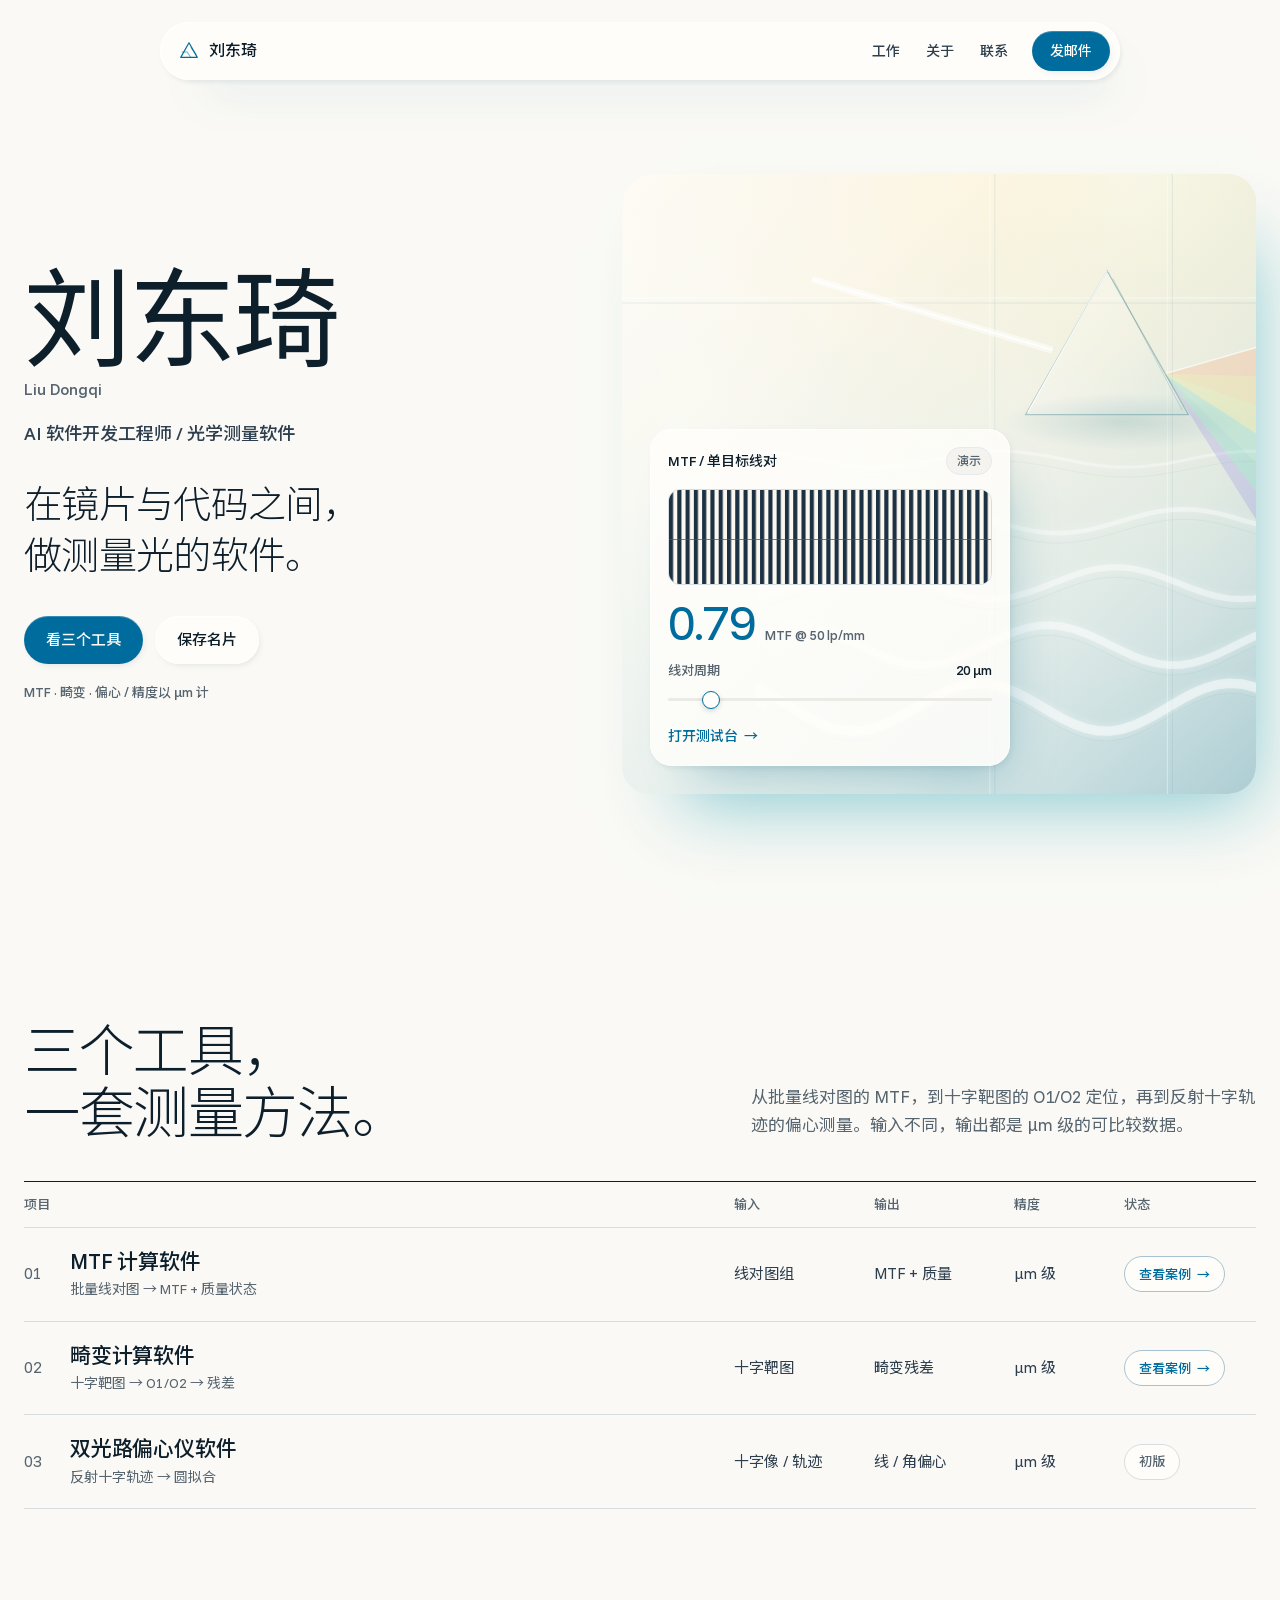
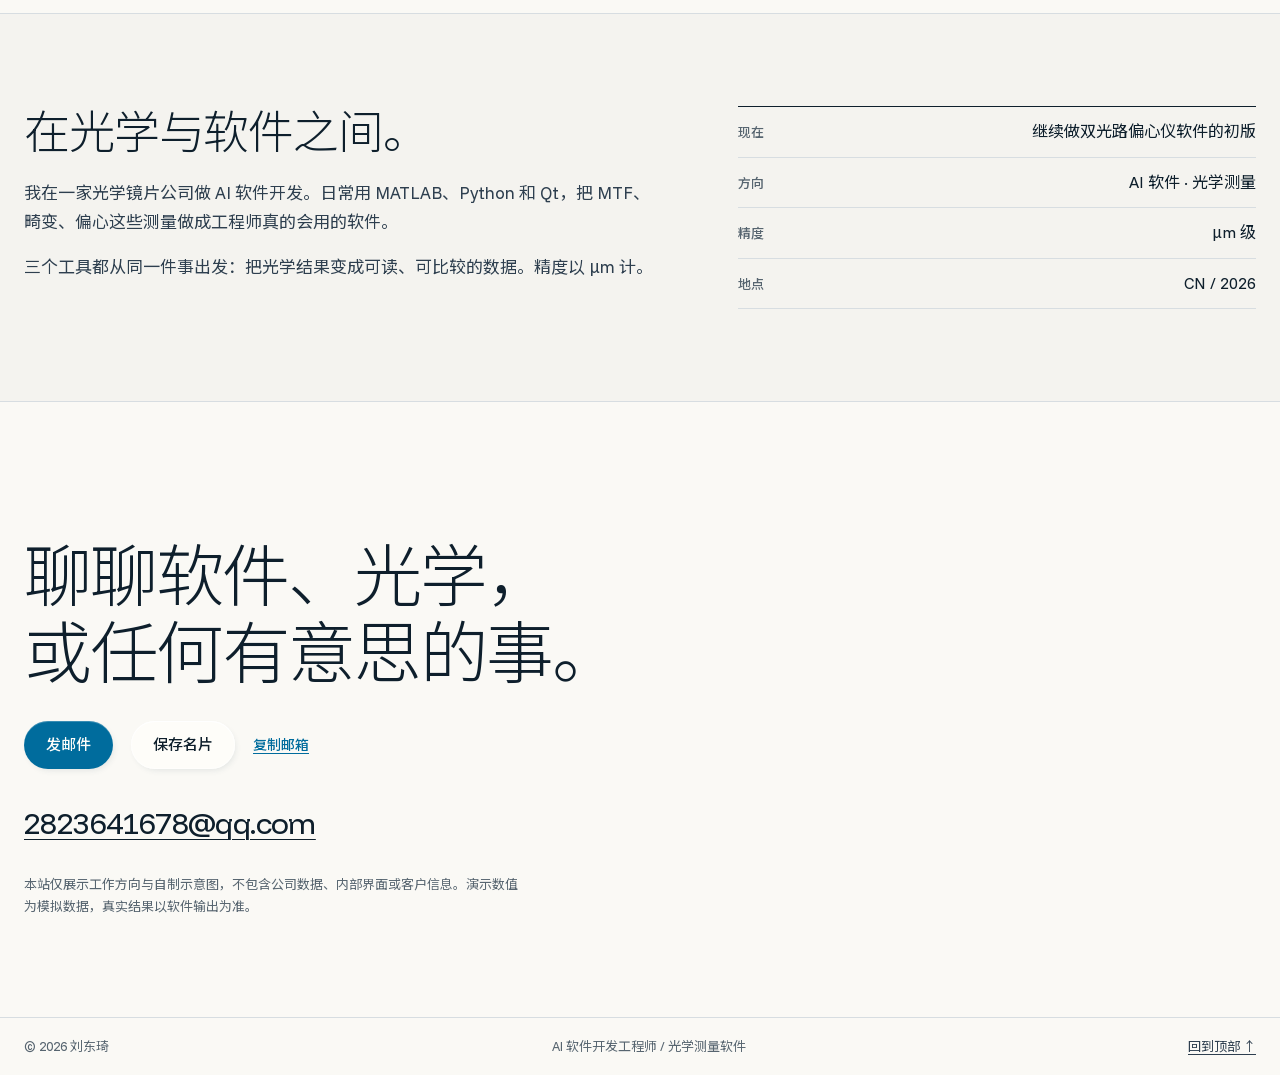
==== commit 1d564c01: "Align project pages with the real MTF, cross-center and eccentricity tools" ====
--- a/index.html
+++ b/index.html
@@ -4,7 +4,7 @@
   <meta charset="utf-8">
   <meta name="viewport" content="width=device-width, initial-scale=1">
   <title>刘东琦 — AI 软件开发工程师</title>
-  <meta name="description" content="刘东琦，AI 软件开发工程师。把 MTF、畸变与双光路偏心测量做成可用的软件，精度以 µm 计。">
+  <meta name="description" content="刘东琦，AI 软件开发工程师。用 MATLAB、Python 与 Qt 把 MTF、十字靶畸变和偏心测量做成可交付的软件，精度以 µm 计。">
   <meta name="theme-color" content="#faf7ef">
   <meta property="og:title" content="刘东琦 — AI 软件开发工程师">
   <meta property="og:description" content="在镜片与代码之间，做测量光的软件。">
@@ -21,8 +21,8 @@
       "alternateName": "Liu Dongqi",
       "jobTitle": "AI 软件开发工程师",
       "email": "mailto:2823641678@qq.com",
-      "description": "AI 软件开发工程师，在光学镜片行业从事单频线对图 MTF、图像畸变解算与双光路偏心测量软件的开发。",
-      "knowsAbout": ["AI 软件开发", "光学测量", "MTF", "畸变分析", "双光路偏心测量"]
+      "description": "AI 软件开发工程师，在光学镜片行业从事 MTF 批量计算、十字靶畸变解算与反射式偏心测量软件的开发。",
+      "knowsAbout": ["AI 软件开发", "光学测量", "MATLAB", "Python", "OpenCV", "PySide6", "MTF", "畸变分析", "偏心测量"]
     }
   </script>
 </head>
@@ -70,7 +70,7 @@
 
           <div class="measure-card clear">
             <div class="measure-card__head">
-              <span class="measure-card__title">MTF / 单频线对</span>
+              <span class="measure-card__title">MTF / 单目标线对</span>
               <span class="pill pill--soft">演示</span>
             </div>
 
@@ -106,7 +106,7 @@
       <div class="wrap">
         <header class="section-head">
           <h2 id="work-title">三个工具，<br>一套测量方法。</h2>
-          <p>从单频线对图、拍摄图像的畸变解算，到双光路偏心测量。输入不同，输出都是 µm 级的可比较数据。</p>
+          <p>从批量线对图的 MTF，到十字靶图的 O1/O2 定位，再到反射十字轨迹的偏心测量。输入不同，输出都是 µm 级的可比较数据。</p>
         </header>
 
         <div class="project-table" role="list">
@@ -121,10 +121,10 @@
           <a class="project" href="work/mtf.html" role="listitem">
             <span class="project__main">
               <span class="project__num">01</span>
-              <span><b>MTF 计算软件</b><small>单一空间频率的线对图</small></span>
+              <span><b>MTF 计算软件</b><small>批量线对图 → MTF + 质量状态</small></span>
             </span>
-            <span class="project__cell" data-label="输入">线对图</span>
-            <span class="project__cell" data-label="输出">MTF @ f₀</span>
+            <span class="project__cell" data-label="输入">线对图组</span>
+            <span class="project__cell" data-label="输出">MTF + 质量</span>
             <span class="project__cell" data-label="精度">µm 级</span>
             <span class="pill pill--go">查看案例 <span aria-hidden="true">→</span></span>
           </a>
@@ -132,10 +132,10 @@
           <a class="project" href="work/distortion.html" role="listitem">
             <span class="project__main">
               <span class="project__num">02</span>
-              <span><b>畸变计算软件</b><small>从拍摄图像解算畸变值</small></span>
+              <span><b>畸变计算软件</b><small>十字靶图 → O1/O2 → 残差</small></span>
             </span>
-            <span class="project__cell" data-label="输入">拍摄图像</span>
-            <span class="project__cell" data-label="输出">畸变值</span>
+            <span class="project__cell" data-label="输入">十字靶图</span>
+            <span class="project__cell" data-label="输出">畸变残差</span>
             <span class="project__cell" data-label="精度">µm 级</span>
             <span class="pill pill--go">查看案例 <span aria-hidden="true">→</span></span>
           </a>
@@ -143,10 +143,10 @@
           <a class="project" href="work/decentration.html" role="listitem">
             <span class="project__main">
               <span class="project__num">03</span>
-              <span><b>双光路偏心仪软件</b><small>双光路测量镜片中心</small></span>
+              <span><b>双光路偏心仪软件</b><small>反射十字轨迹 → 圆拟合</small></span>
             </span>
-            <span class="project__cell" data-label="输入">双光路图像</span>
-            <span class="project__cell" data-label="输出">偏心量 Δ</span>
+            <span class="project__cell" data-label="输入">十字像 / 轨迹</span>
+            <span class="project__cell" data-label="输出">线 / 角偏心</span>
             <span class="project__cell" data-label="精度">µm 级</span>
             <span class="pill pill--muted">初版</span>
           </a>
@@ -158,7 +158,7 @@
       <div class="wrap about__grid">
         <div class="about__copy">
           <h2 id="about-title">在光学与软件之间。</h2>
-          <p>我在一家光学镜片公司做 AI 软件开发。日常是把 MTF、畸变、偏心这些测量，做成工程师真的会用的软件。</p>
+          <p>我在一家光学镜片公司做 AI 软件开发。日常用 MATLAB、Python 和 Qt，把 MTF、畸变、偏心这些测量做成工程师真的会用的软件。</p>
           <p>三个工具都从同一件事出发：把光学结果变成可读、可比较的数据。精度以 µm 计。</p>
         </div>
         <dl class="fact-list">
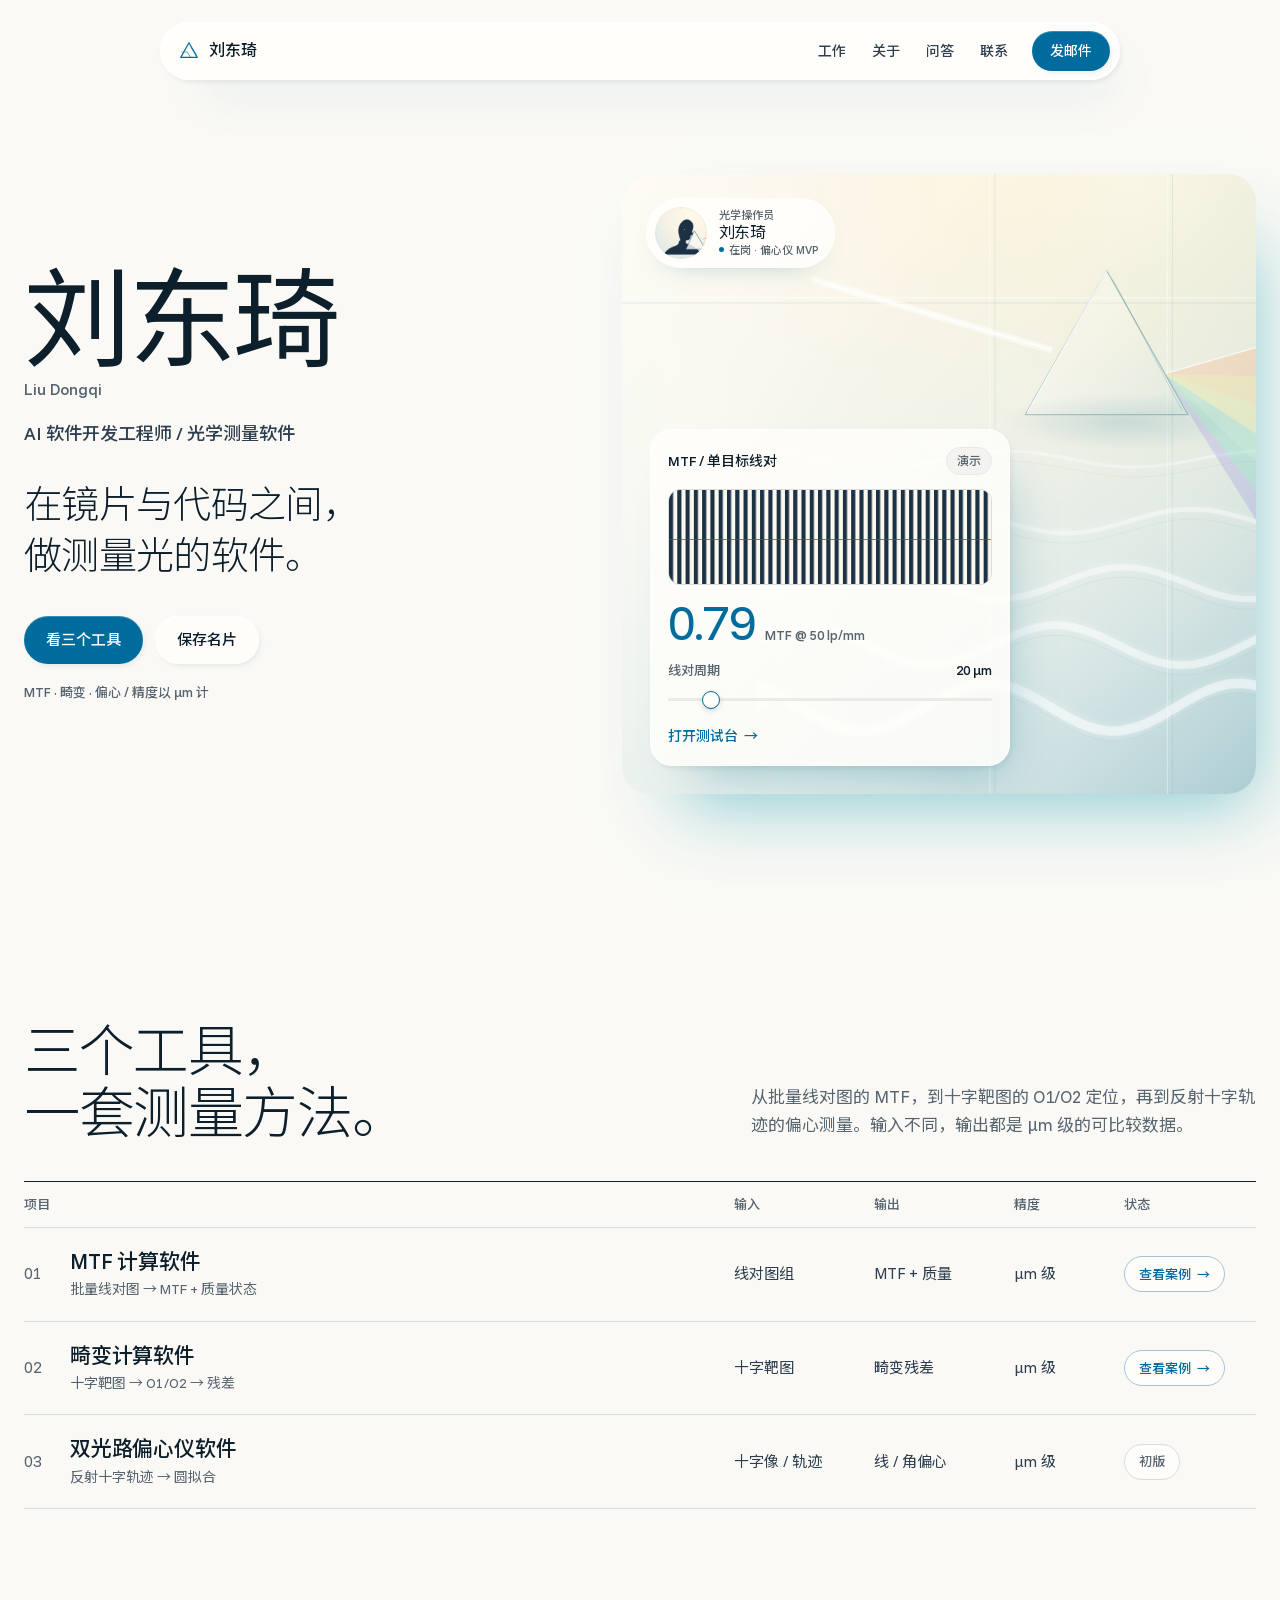
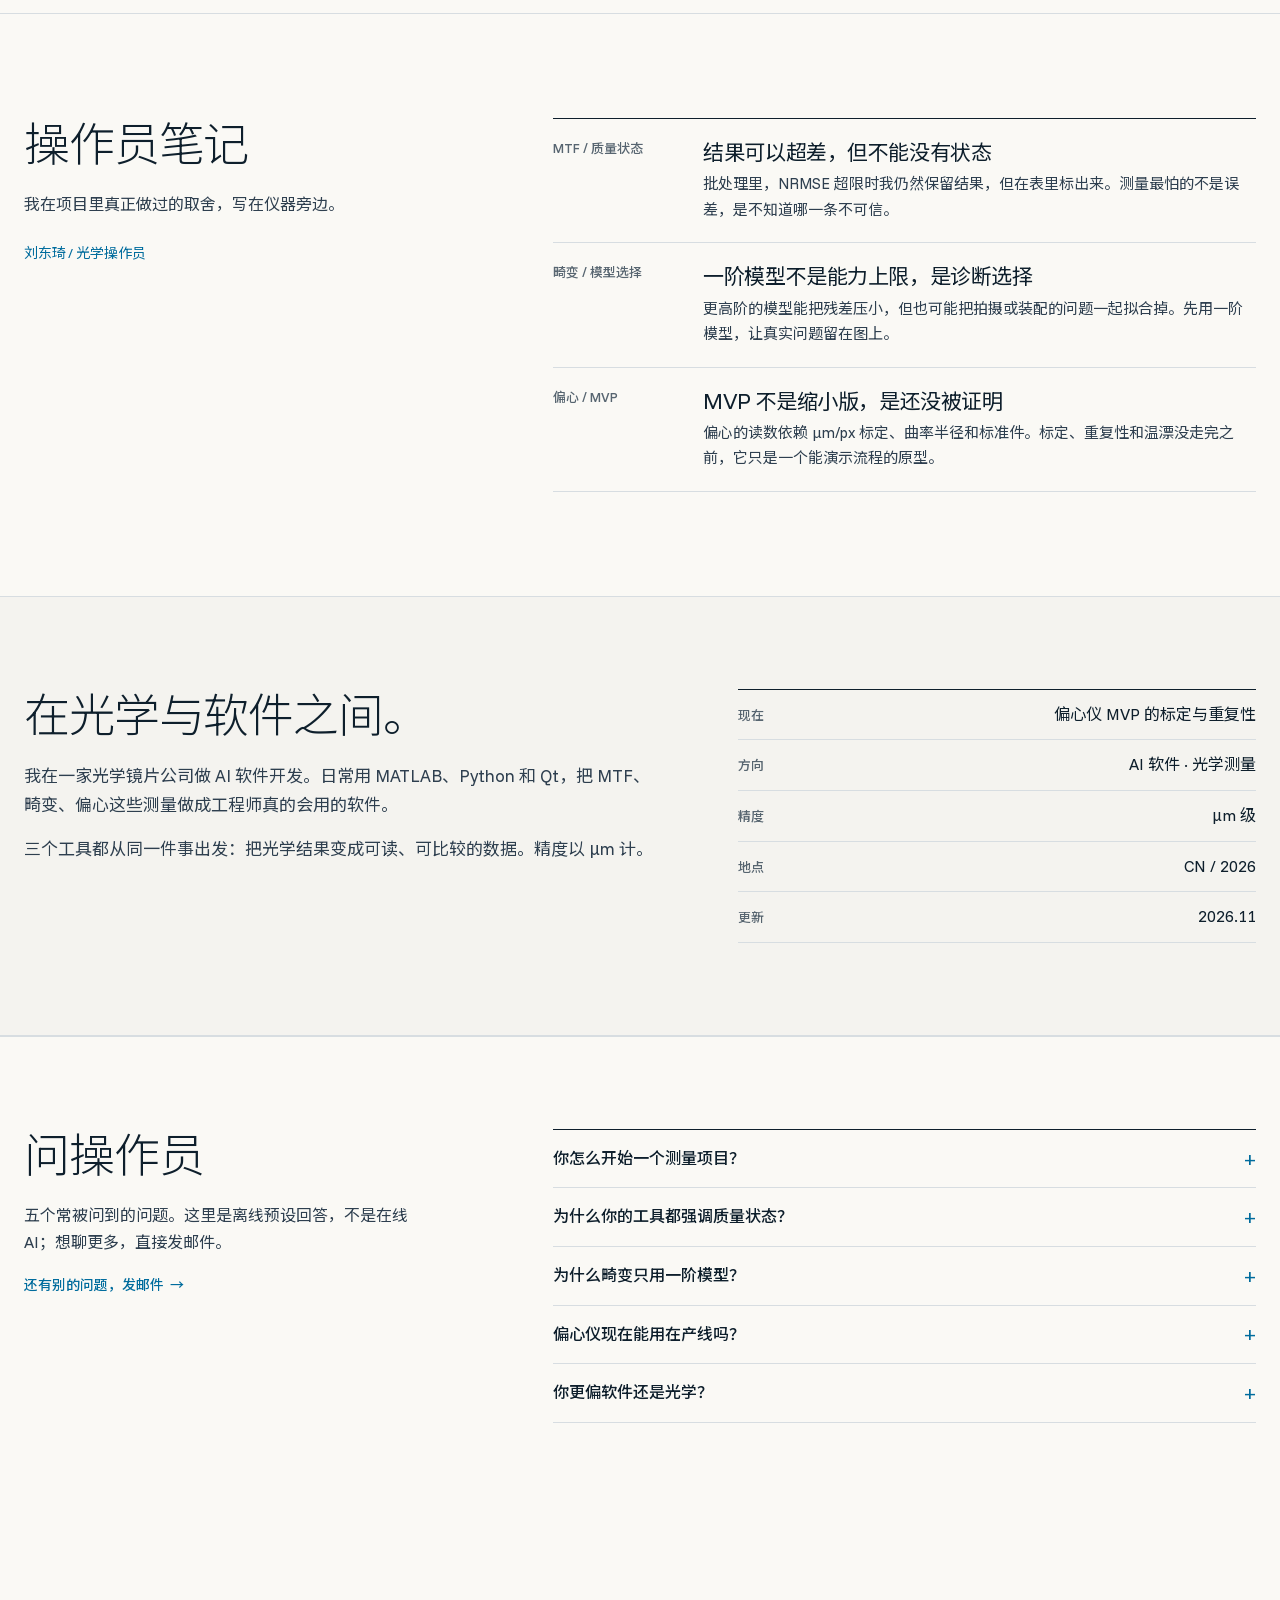
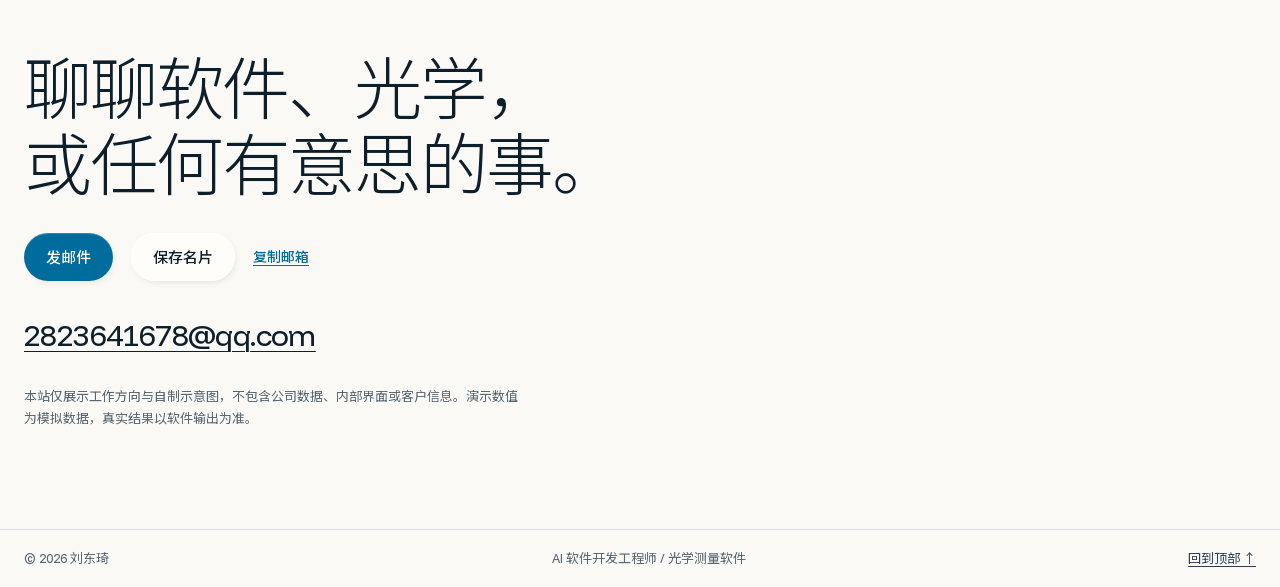
==== commit e9b57e19: "Add optical operator persona: cameo badge, field notes, offline Q&A and share card" ====
--- a/index.html
+++ b/index.html
@@ -9,6 +9,12 @@
   <meta property="og:title" content="刘东琦 — AI 软件开发工程师">
   <meta property="og:description" content="在镜片与代码之间，做测量光的软件。">
   <meta property="og:type" content="website">
+  <meta property="og:url" content="https://qweasd-s.github.io/my-web/">
+  <meta property="og:image" content="https://qweasd-s.github.io/my-web/assets/og.png">
+  <meta property="og:image:width" content="1200">
+  <meta property="og:image:height" content="630">
+  <meta property="og:image:alt" content="刘东琦 — 光学操作员，MTF、畸变与偏心测量软件">
+  <meta name="twitter:card" content="summary_large_image">
   <link rel="icon" href="favicon.svg" type="image/svg+xml">
   <link rel="preload" href="assets/fonts/noto-sans-sc.woff2" as="font" type="font/woff2" crossorigin>
   <link rel="preload" href="assets/fonts/funnel-display.woff2" as="font" type="font/woff2" crossorigin>
@@ -42,6 +48,7 @@
       <nav class="nav-links" aria-label="主导航">
         <a href="#work">工作</a>
         <a href="#about">关于</a>
+        <a href="#ask">问答</a>
         <a href="#contact">联系</a>
       </nav>
       <a class="btn btn--primary btn--nav" href="mailto:2823641678@qq.com">发邮件</a>
@@ -68,6 +75,15 @@
         <div class="hero__stage light-stage" data-light-stage>
           <canvas class="light-canvas" data-light aria-hidden="true"></canvas>
 
+          <a class="operator-badge" href="#notes" aria-label="查看刘东琦的操作员笔记">
+            <img class="operator-avatar" src="assets/operator.svg" alt="" width="64" height="64" aria-hidden="true">
+            <div class="operator-badge__body">
+              <span class="operator-badge__role">光学操作员</span>
+              <b class="operator-badge__name">刘东琦</b>
+              <span class="operator-badge__status"><i></i>在岗 · 偏心仪 MVP</span>
+            </div>
+          </a>
+
           <div class="measure-card clear">
             <div class="measure-card__head">
               <span class="measure-card__title">MTF / 单目标线对</span>
@@ -154,6 +170,42 @@
       </div>
     </section>
 
+    <section class="notes" id="notes" aria-labelledby="notes-title">
+      <div class="wrap notes__grid">
+        <div class="notes__intro">
+          <h2 id="notes-title">操作员笔记</h2>
+          <p>我在项目里真正做过的取舍，写在仪器旁边。</p>
+          <p class="notes__sign">刘东琦 / 光学操作员</p>
+        </div>
+
+        <div class="notes__list">
+          <article class="note-item">
+            <span class="note-item__label">MTF / 质量状态</span>
+            <div>
+              <h3>结果可以超差，但不能没有状态</h3>
+              <p>批处理里，NRMSE 超限时我仍然保留结果，但在表里标出来。测量最怕的不是误差，是不知道哪一条不可信。</p>
+            </div>
+          </article>
+
+          <article class="note-item">
+            <span class="note-item__label">畸变 / 模型选择</span>
+            <div>
+              <h3>一阶模型不是能力上限，是诊断选择</h3>
+              <p>更高阶的模型能把残差压小，但也可能把拍摄或装配的问题一起拟合掉。先用一阶模型，让真实问题留在图上。</p>
+            </div>
+          </article>
+
+          <article class="note-item">
+            <span class="note-item__label">偏心 / MVP</span>
+            <div>
+              <h3>MVP 不是缩小版，是还没被证明</h3>
+              <p>偏心的读数依赖 µm/px 标定、曲率半径和标准件。标定、重复性和温漂没走完之前，它只是一个能演示流程的原型。</p>
+            </div>
+          </article>
+        </div>
+      </div>
+    </section>
+
     <section class="about" id="about" aria-labelledby="about-title">
       <div class="wrap about__grid">
         <div class="about__copy">
@@ -162,11 +214,49 @@
           <p>三个工具都从同一件事出发：把光学结果变成可读、可比较的数据。精度以 µm 计。</p>
         </div>
         <dl class="fact-list">
-          <div><dt>现在</dt><dd>继续做双光路偏心仪软件的初版</dd></div>
+          <div><dt>现在</dt><dd>偏心仪 MVP 的标定与重复性</dd></div>
           <div><dt>方向</dt><dd>AI 软件 · 光学测量</dd></div>
           <div><dt>精度</dt><dd>µm 级</dd></div>
           <div><dt>地点</dt><dd>CN / 2026</dd></div>
+          <div><dt>更新</dt><dd>2026.11</dd></div>
         </dl>
+      </div>
+    </section>
+
+    <section class="ask" id="ask" aria-labelledby="ask-title">
+      <div class="wrap ask__grid">
+        <div class="ask__intro">
+          <h2 id="ask-title">问操作员</h2>
+          <p>五个常被问到的问题。这里是离线预设回答，不是在线 AI；想聊更多，直接发邮件。</p>
+          <a class="text-link" href="mailto:2823641678@qq.com">还有别的问题，发邮件 <span aria-hidden="true">→</span></a>
+        </div>
+
+        <div class="ask__list">
+          <details class="qa">
+            <summary>你怎么开始一个测量项目？</summary>
+            <p>先把要测的物理量、误差来源和现场条件写清楚，再决定图像怎么采、算法怎么验。能复现，比能演示重要。</p>
+          </details>
+
+          <details class="qa">
+            <summary>为什么你的工具都强调质量状态？</summary>
+            <p>测量结果不怕有误差，怕的是不知道什么时候不可信。所以我会保留超限结果，但把质量状态一起写进表里。</p>
+          </details>
+
+          <details class="qa">
+            <summary>为什么畸变只用一阶模型？</summary>
+            <p>更高阶的模型能把残差压小，但也可能把拍摄或装配的问题一起拟合掉。先用一阶模型，让真实问题留在图上。</p>
+          </details>
+
+          <details class="qa">
+            <summary>偏心仪现在能用在产线吗？</summary>
+            <p>还不能。它现在是 MVP，读数依赖 µm/px 标定、曲率半径和标准件验证。标定、重复性、温漂没做完之前，我不会把它当成最终判定。</p>
+          </details>
+
+          <details class="qa">
+            <summary>你更偏软件还是光学？</summary>
+            <p>我站在中间。光学给我问题和约束，软件给我把测量变成可重复流程的工具。最喜欢的是把两者接起来的那一段。</p>
+          </details>
+        </div>
       </div>
     </section>
 
--- a/styles.css
+++ b/styles.css
@@ -155,7 +155,7 @@
   gap: 24px;
   padding: 9px 10px 9px 18px;
   border-radius: var(--radius-pill);
-  background: color-mix(in oklab, var(--color-light) 86%, transparent);
+  background: color-mix(in oklab, var(--color-light) 94%, transparent);
   box-shadow: var(--edge-light), var(--shadow-card);
 }
 
@@ -411,6 +411,75 @@
   box-shadow: var(--edge-light), var(--shadow-card);
 }
 
+.operator-badge {
+  position: absolute;
+  top: 24px;
+  left: 24px;
+  z-index: 2;
+  display: flex;
+  align-items: center;
+  gap: 10px;
+  padding: 7px 16px 7px 7px;
+  border-radius: var(--radius-pill);
+  background: color-mix(in oklab, var(--color-light) 94%, transparent);
+  box-shadow: var(--edge-light), 0 12px 28px -22px oklch(52% 0.09 220 / 0.55);
+  transition: background 0.2s ease, transform 0.2s ease, box-shadow 0.2s ease;
+}
+
+.operator-badge:hover {
+  background: var(--color-light);
+  transform: translateY(-1px);
+}
+
+.operator-avatar {
+  display: block;
+  width: 56px;
+  height: 56px;
+  flex: none;
+  border-radius: 50%;
+}
+
+.operator-badge__body {
+  display: flex;
+  flex-direction: column;
+  gap: 1px;
+}
+
+.operator-badge__role {
+  color: var(--color-muted);
+  font-size: 11px;
+  font-weight: 500;
+  line-height: 1.2;
+}
+
+.operator-badge__name {
+  color: var(--color-ink);
+  font-family: var(--font-display);
+  font-size: 16px;
+  font-weight: 400;
+  line-height: 1.15;
+  letter-spacing: -0.02em;
+}
+
+.operator-badge__status {
+  display: flex;
+  align-items: center;
+  gap: 5px;
+  color: var(--color-muted);
+  font-size: 11px;
+  font-weight: 500;
+  line-height: 1.3;
+  white-space: nowrap;
+}
+
+.operator-badge__status i {
+  width: 5px;
+  height: 5px;
+  flex: none;
+  border-radius: 50%;
+  background: var(--color-accent);
+}
+
 .measure-card {
   position: absolute;
   bottom: 28px;
@@ -658,6 +727,167 @@
   justify-self: start;
 }
 
+/* Notes ------------------------------------------------------------- */
+
+.notes {
+  padding: clamp(72px, 9vw, 104px) 0;
+  border-top: 1px solid var(--color-rule);
+}
+
+.notes__grid {
+  display: grid;
+  grid-template-columns: minmax(0, 0.78fr) minmax(0, 1.22fr);
+  gap: 36px 80px;
+  align-items: start;
+}
+
+.notes h2,
+.ask h2 {
+  margin: 0 0 20px;
+  color: var(--color-ink);
+  font-family: var(--font-display);
+  font-size: clamp(34px, 4vw, 46px);
+  font-weight: 300;
+  line-height: 1.15;
+  letter-spacing: -0.025em;
+}
+
+.notes__intro p {
+  max-width: 26em;
+  margin: 0;
+  color: var(--color-ink-2);
+  font-size: 16px;
+  line-height: 1.7;
+}
+
+.notes__intro .notes__sign {
+  margin-top: 24px;
+  color: var(--color-accent);
+  font-family: var(--font-display);
+  font-size: 14px;
+  font-weight: 400;
+  letter-spacing: -0.01em;
+}
+
+.notes__list {
+  border-top: 1px solid var(--color-ink);
+}
+
+.note-item {
+  display: grid;
+  grid-template-columns: 130px minmax(0, 1fr);
+  gap: 20px;
+  padding: 20px 0;
+  border-bottom: 1px solid var(--color-rule);
+}
+
+.note-item__label {
+  color: var(--color-muted);
+  font-size: 13px;
+  font-weight: 500;
+  line-height: 1.5;
+}
+
+.note-item h3 {
+  margin: 0 0 6px;
+  color: var(--color-ink);
+  font-family: var(--font-display);
+  font-size: 21px;
+  font-weight: 400;
+  line-height: 1.25;
+  letter-spacing: -0.02em;
+}
+
+.note-item p {
+  margin: 0;
+  color: var(--color-ink-2);
+  font-size: 15px;
+  line-height: 1.7;
+  text-wrap: pretty;
+}
+
+/* Ask --------------------------------------------------------------- */
+
+.ask {
+  padding: clamp(64px, 8vw, 92px) 0;
+  border-top: 1px solid var(--color-rule);
+}
+
+.ask__grid {
+  display: grid;
+  grid-template-columns: minmax(0, 0.78fr) minmax(0, 1.22fr);
+  gap: 36px 80px;
+  align-items: start;
+}
+
+.ask__intro p {
+  max-width: 24em;
+  margin: 0;
+  color: var(--color-ink-2);
+  font-size: 16px;
+  line-height: 1.7;
+}
+
+.ask__intro .text-link {
+  margin-top: 18px;
+}
+
+.ask__list {
+  border-top: 1px solid var(--color-ink);
+}
+
+.qa {
+  border-bottom: 1px solid var(--color-rule);
+}
+
+.qa summary {
+  display: flex;
+  align-items: center;
+  justify-content: space-between;
+  gap: 20px;
+  padding: 16px 0;
+  color: var(--color-ink);
+  font-size: 16px;
+  font-weight: 500;
+  list-style: none;
+  cursor: pointer;
+  transition: color 0.2s ease;
+}
+
+.qa summary::-webkit-details-marker {
+  display: none;
+}
+
+.qa summary::marker {
+  content: "";
+}
+
+.qa summary::after {
+  content: "+";
+  color: var(--color-accent);
+  font-family: var(--font-display);
+  font-size: 22px;
+  font-weight: 300;
+  line-height: 1;
+}
+
+.qa[open] summary {
+  color: var(--color-accent);
+}
+
+.qa[open] summary::after {
+  content: "−";
+}
+
+.qa p {
+  margin: 0;
+  padding: 0 40px 18px 0;
+  color: var(--color-ink-2);
+  font-size: 15px;
+  line-height: 1.7;
+  text-wrap: pretty;
+}
+
 /* About ------------------------------------------------------------- */
 
 .about {
@@ -854,6 +1084,14 @@
   }
 }
 
+@media (max-width: 900px) {
+  .notes__grid,
+  .ask__grid {
+    grid-template-columns: 1fr;
+    gap: 24px;
+  }
+}
+
 @media (max-width: 760px) {
   .wrap {
     width: calc(100% - 32px);
@@ -910,6 +1148,57 @@
 
   .linepair-mini {
     height: 82px;
+  }
+
+  .operator-badge {
+    top: 16px;
+    left: 16px;
+    gap: 8px;
+    padding: 6px 12px 6px 6px;
+  }
+
+  .operator-avatar {
+    width: 48px;
+    height: 48px;
+  }
+
+  .operator-badge__role,
+  .operator-badge__status {
+    font-size: 10px;
+  }
+
+  .operator-badge__name {
+    font-size: 15px;
+  }
+
+  .notes,
+  .ask {
+    padding: 56px 0;
+  }
+
+  .notes__grid,
+  .ask__grid {
+    grid-template-columns: 1fr;
+    gap: 24px;
+  }
+
+  .note-item {
+    grid-template-columns: 1fr;
+    gap: 5px;
+    padding: 16px 0;
+  }
+
+  .note-item h3 {
+    font-size: 19px;
+  }
+
+  .qa summary {
+    padding: 14px 0;
+    font-size: 15px;
+  }
+
+  .qa p {
+    padding-right: 24px;
   }
 
   .work {
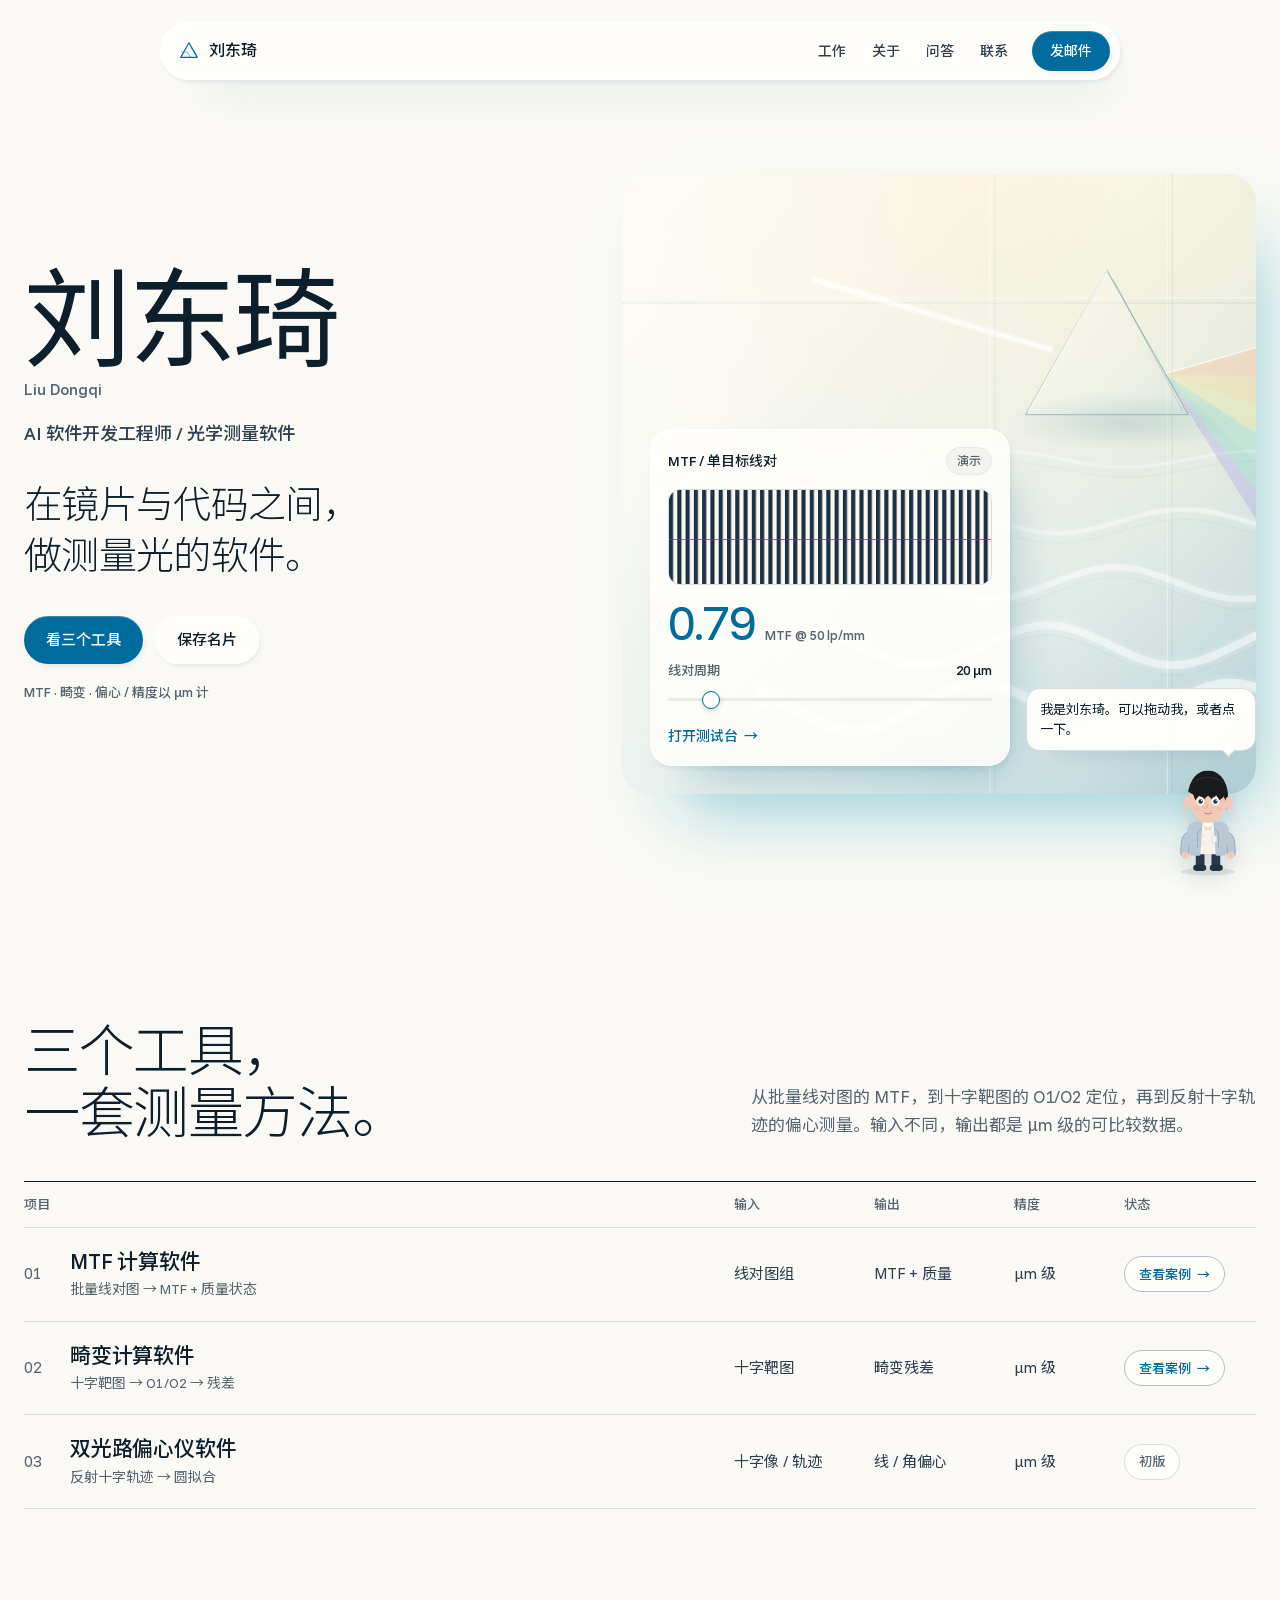
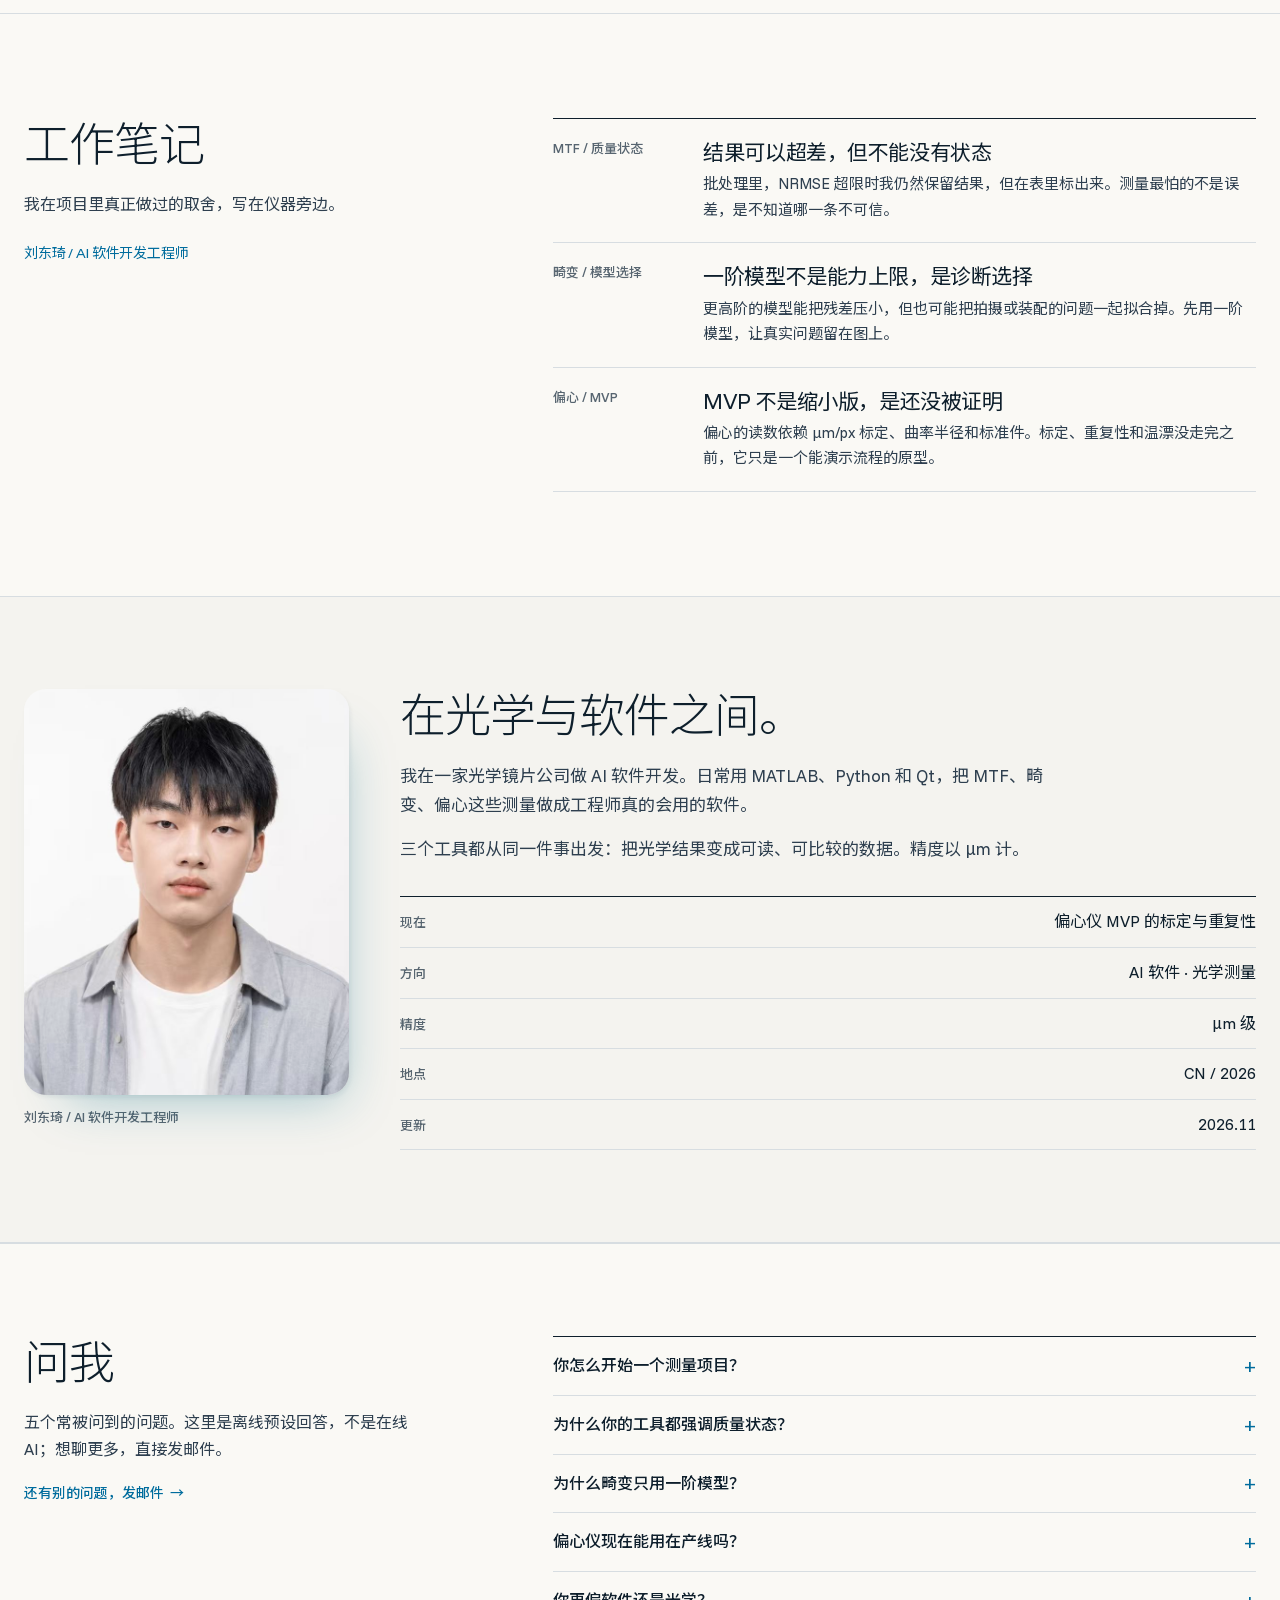
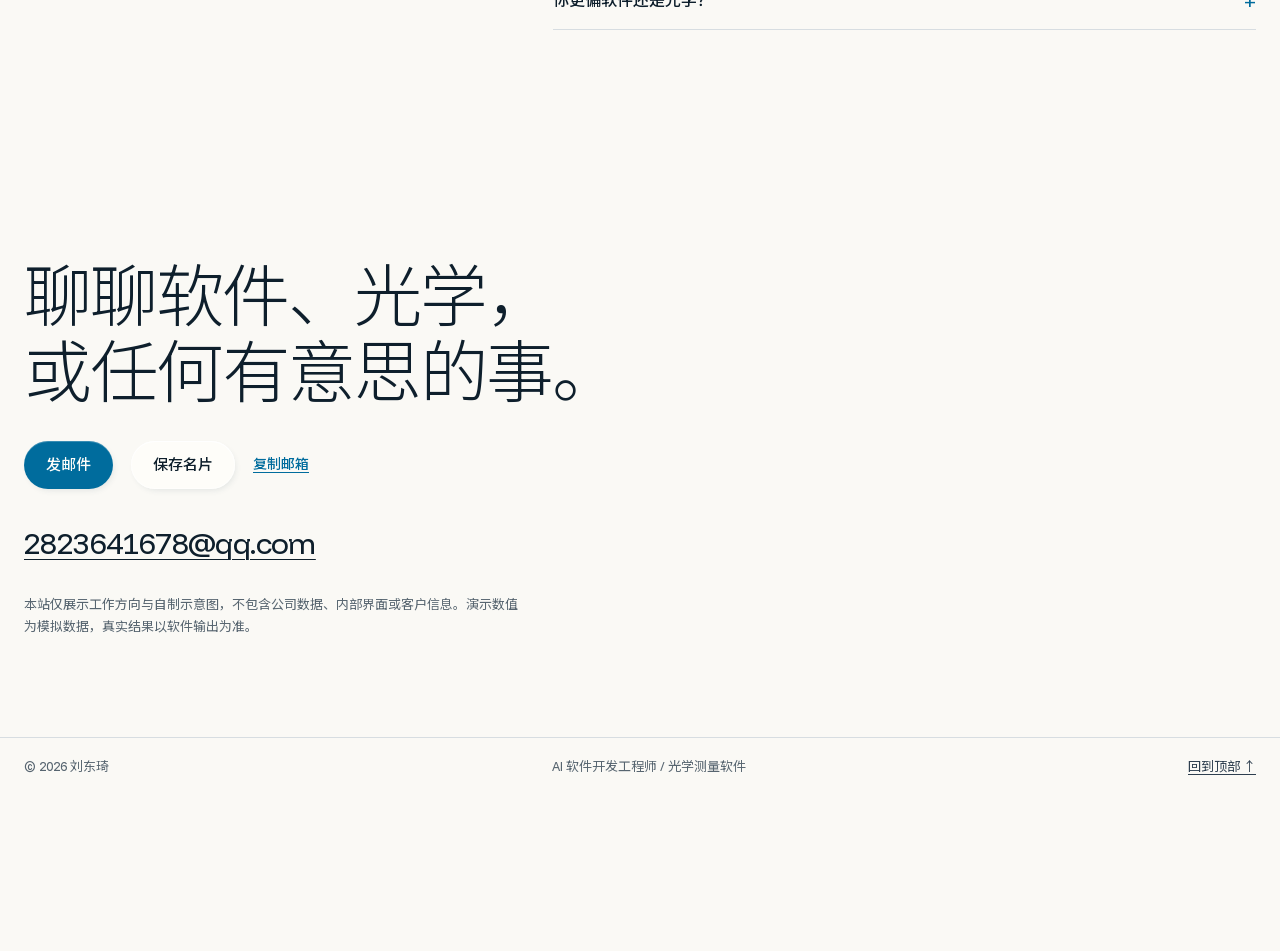
==== commit 1d6fa597: "Replace operator cameo with portrait profile and interactive desktop pet" ====
--- a/index.html
+++ b/index.html
@@ -13,7 +13,7 @@
   <meta property="og:image" content="https://qweasd-s.github.io/my-web/assets/og.png">
   <meta property="og:image:width" content="1200">
   <meta property="og:image:height" content="630">
-  <meta property="og:image:alt" content="刘东琦 — 光学操作员，MTF、畸变与偏心测量软件">
+  <meta property="og:image:alt" content="刘东琦 — AI 软件开发工程师，MTF、畸变与偏心测量软件">
   <meta name="twitter:card" content="summary_large_image">
   <link rel="icon" href="favicon.svg" type="image/svg+xml">
   <link rel="preload" href="assets/fonts/noto-sans-sc.woff2" as="font" type="font/woff2" crossorigin>
@@ -75,15 +75,6 @@
         <div class="hero__stage light-stage" data-light-stage>
           <canvas class="light-canvas" data-light aria-hidden="true"></canvas>
 
-          <a class="operator-badge" href="#notes" aria-label="查看刘东琦的操作员笔记">
-            <img class="operator-avatar" src="assets/operator.svg" alt="" width="64" height="64" aria-hidden="true">
-            <div class="operator-badge__body">
-              <span class="operator-badge__role">光学操作员</span>
-              <b class="operator-badge__name">刘东琦</b>
-              <span class="operator-badge__status"><i></i>在岗 · 偏心仪 MVP</span>
-            </div>
-          </a>
-
           <div class="measure-card clear">
             <div class="measure-card__head">
               <span class="measure-card__title">MTF / 单目标线对</span>
@@ -118,6 +109,8 @@
       </div>
     </section>
 
+    <div class="wrap pet-dock" data-pet-root></div>
+
     <section class="work" id="work" aria-labelledby="work-title">
       <div class="wrap">
         <header class="section-head">
@@ -173,9 +166,9 @@
     <section class="notes" id="notes" aria-labelledby="notes-title">
       <div class="wrap notes__grid">
         <div class="notes__intro">
-          <h2 id="notes-title">操作员笔记</h2>
+          <h2 id="notes-title">工作笔记</h2>
           <p>我在项目里真正做过的取舍，写在仪器旁边。</p>
-          <p class="notes__sign">刘东琦 / 光学操作员</p>
+          <p class="notes__sign">刘东琦 / AI 软件开发工程师</p>
         </div>
 
         <div class="notes__list">
@@ -208,25 +201,29 @@
 
     <section class="about" id="about" aria-labelledby="about-title">
       <div class="wrap about__grid">
-        <div class="about__copy">
+        <figure class="about__portrait">
+          <img src="assets/portrait.jpg" alt="刘东琦的肖像" width="682" height="1024">
+          <figcaption>刘东琦 / AI 软件开发工程师</figcaption>
+        </figure>
+        <div class="about__body">
           <h2 id="about-title">在光学与软件之间。</h2>
           <p>我在一家光学镜片公司做 AI 软件开发。日常用 MATLAB、Python 和 Qt，把 MTF、畸变、偏心这些测量做成工程师真的会用的软件。</p>
           <p>三个工具都从同一件事出发：把光学结果变成可读、可比较的数据。精度以 µm 计。</p>
-        </div>
-        <dl class="fact-list">
-          <div><dt>现在</dt><dd>偏心仪 MVP 的标定与重复性</dd></div>
-          <div><dt>方向</dt><dd>AI 软件 · 光学测量</dd></div>
-          <div><dt>精度</dt><dd>µm 级</dd></div>
-          <div><dt>地点</dt><dd>CN / 2026</dd></div>
-          <div><dt>更新</dt><dd>2026.11</dd></div>
-        </dl>
+          <dl class="fact-list">
+            <div><dt>现在</dt><dd>偏心仪 MVP 的标定与重复性</dd></div>
+            <div><dt>方向</dt><dd>AI 软件 · 光学测量</dd></div>
+            <div><dt>精度</dt><dd>µm 级</dd></div>
+            <div><dt>地点</dt><dd>CN / 2026</dd></div>
+            <div><dt>更新</dt><dd>2026.11</dd></div>
+          </dl>
+        </div>
       </div>
     </section>
 
     <section class="ask" id="ask" aria-labelledby="ask-title">
       <div class="wrap ask__grid">
         <div class="ask__intro">
-          <h2 id="ask-title">问操作员</h2>
+          <h2 id="ask-title">问我</h2>
           <p>五个常被问到的问题。这里是离线预设回答，不是在线 AI；想聊更多，直接发邮件。</p>
           <a class="text-link" href="mailto:2823641678@qq.com">还有别的问题，发邮件 <span aria-hidden="true">→</span></a>
         </div>
@@ -287,6 +284,7 @@
   </footer>
 
   <script src="light.js" defer></script>
+  <script src="pet.js" defer></script>
   <script src="script.js" defer></script>
 </body>
 </html>
--- a/styles.css
+++ b/styles.css
@@ -411,75 +411,6 @@
   box-shadow: var(--edge-light), var(--shadow-card);
 }
 
-.operator-badge {
-  position: absolute;
-  top: 24px;
-  left: 24px;
-  z-index: 2;
-  display: flex;
-  align-items: center;
-  gap: 10px;
-  padding: 7px 16px 7px 7px;
-  border-radius: var(--radius-pill);
-  background: color-mix(in oklab, var(--color-light) 94%, transparent);
-  box-shadow: var(--edge-light), 0 12px 28px -22px oklch(52% 0.09 220 / 0.55);
-  transition: background 0.2s ease, transform 0.2s ease, box-shadow 0.2s ease;
-}
-
-.operator-badge:hover {
-  background: var(--color-light);
-  transform: translateY(-1px);
-}
-
-.operator-avatar {
-  display: block;
-  width: 56px;
-  height: 56px;
-  flex: none;
-  border-radius: 50%;
-}
-
-.operator-badge__body {
-  display: flex;
-  flex-direction: column;
-  gap: 1px;
-}
-
-.operator-badge__role {
-  color: var(--color-muted);
-  font-size: 11px;
-  font-weight: 500;
-  line-height: 1.2;
-}
-
-.operator-badge__name {
-  color: var(--color-ink);
-  font-family: var(--font-display);
-  font-size: 16px;
-  font-weight: 400;
-  line-height: 1.15;
-  letter-spacing: -0.02em;
-}
-
-.operator-badge__status {
-  display: flex;
-  align-items: center;
-  gap: 5px;
-  color: var(--color-muted);
-  font-size: 11px;
-  font-weight: 500;
-  line-height: 1.3;
-  white-space: nowrap;
-}
-
-.operator-badge__status i {
-  width: 5px;
-  height: 5px;
-  flex: none;
-  border-radius: 50%;
-  background: var(--color-accent);
-}
-
 .measure-card {
   position: absolute;
   bottom: 28px;
@@ -899,12 +830,36 @@
 
 .about__grid {
   display: grid;
-  grid-template-columns: minmax(0, 1.1fr) minmax(0, 0.9fr);
-  gap: 36px 80px;
+  grid-template-columns: minmax(0, 0.55fr) minmax(0, 1.45fr);
+  gap: clamp(32px, 4vw, 56px);
   align-items: start;
 }
 
-.about h2 {
+.about__portrait {
+  margin: 0;
+}
+
+.about__portrait img {
+  display: block;
+  width: 100%;
+  max-width: 340px;
+  height: auto;
+  aspect-ratio: 4 / 5;
+  object-fit: cover;
+  object-position: 50% 14%;
+  border-radius: var(--radius-card);
+  box-shadow: var(--shadow-card);
+  filter: saturate(0.96) contrast(1.02);
+}
+
+.about__portrait figcaption {
+  margin-top: 12px;
+  color: var(--color-muted);
+  font-size: 13px;
+  font-weight: 500;
+}
+
+.about__body h2 {
   margin: 0 0 20px;
   color: var(--color-ink);
   font-family: var(--font-display);
@@ -914,7 +869,7 @@
   letter-spacing: -0.025em;
 }
 
-.about p {
+.about__body p {
   max-width: 38em;
   margin: 0 0 16px;
   color: var(--color-ink-2);
@@ -922,8 +877,12 @@
   line-height: 1.7;
 }
 
-.about p:last-child {
+.about__body p:last-of-type {
   margin-bottom: 0;
+}
+
+.about__body .fact-list {
+  margin-top: 32px;
 }
 
 .fact-list {
@@ -1049,6 +1008,141 @@
 
 /* Responsive -------------------------------------------------------- */
 
+/* Desktop pet ------------------------------------------------------- */
+
+.pet-dock {
+  display: flex;
+  justify-content: flex-end;
+}
+
+.pet {
+  position: fixed;
+  right: 24px;
+  bottom: 22px;
+  z-index: 35;
+  width: 96px;
+  touch-action: none;
+  user-select: none;
+}
+
+.pet__character {
+  display: block;
+  width: 100%;
+  padding: 0;
+  border: 0;
+  background: none;
+  cursor: grab;
+  filter: drop-shadow(0 10px 10px oklch(45% 0.04 230 / 0.16));
+}
+
+.pet.is-dragging .pet__character {
+  cursor: grabbing;
+}
+
+.pet-svg {
+  display: block;
+  width: 100%;
+  height: auto;
+  overflow: visible;
+}
+
+.pet-bob {
+  transform-origin: 50% 100%;
+  animation: pet-bob 4.4s ease-in-out infinite;
+}
+
+.pet-head {
+  transform: rotate(var(--pet-tilt, 0deg));
+  transform-origin: 110px 160px;
+  transition: transform 0.2s ease;
+}
+
+.pet-eyes {
+  transform-box: fill-box;
+  transform-origin: center;
+  animation: pet-blink 5.6s infinite;
+}
+
+.pet-pupil {
+  transform: translate(var(--pet-look-x, 0px), var(--pet-look-y, 0px));
+  transition: transform 0.16s ease-out;
+}
+
+.pet__bubble {
+  position: absolute;
+  right: 0;
+  bottom: calc(100% - 4px);
+  z-index: 2;
+  width: max-content;
+  max-width: 230px;
+  padding: 11px 13px;
+  border: 1px solid var(--color-rule);
+  border-radius: 14px;
+  background: color-mix(in oklab, var(--color-light) 96%, transparent);
+  box-shadow: var(--edge-light), 0 14px 28px -24px oklch(45% 0.05 230 / 0.5);
+  opacity: 0;
+  transform: translateY(6px);
+  pointer-events: none;
+  transition: opacity 0.18s ease, transform 0.18s ease;
+}
+
+.pet__bubble::after {
+  content: "";
+  position: absolute;
+  right: 22px;
+  bottom: -5px;
+  width: 9px;
+  height: 9px;
+  border-right: 1px solid var(--color-rule);
+  border-bottom: 1px solid var(--color-rule);
+  background: var(--color-light);
+  transform: rotate(45deg);
+}
+
+.pet.is-talking .pet__bubble {
+  opacity: 1;
+  transform: none;
+}
+
+.pet__text {
+  margin: 0;
+  color: var(--color-ink);
+  font-size: 13px;
+  line-height: 1.5;
+}
+
+.pet__hint {
+  display: none;
+}
+
+@keyframes pet-bob {
+  0%,
+  100% {
+    transform: translateY(0);
+  }
+  50% {
+    transform: translateY(-2.5px);
+  }
+}
+
+@keyframes pet-blink {
+  0%,
+  91%,
+  100% {
+    transform: scaleY(1);
+  }
+  93%,
+  95% {
+    transform: scaleY(0.08);
+  }
+}
+
+@media (min-width: 901px) {
+  body {
+    padding-bottom: 156px;
+  }
+}
+
 @media (max-width: 1080px) {
   .hero__inner {
     grid-template-columns: 1fr;
@@ -1078,18 +1172,69 @@
     gap: 14px;
   }
 
+}
+
+@media (max-width: 900px) {
+  .notes__grid,
+  .ask__grid,
   .about__grid {
     grid-template-columns: 1fr;
-    gap: 28px;
-  }
-}
-
-@media (max-width: 900px) {
-  .notes__grid,
-  .ask__grid {
-    grid-template-columns: 1fr;
     gap: 24px;
   }
+
+  .about__portrait img {
+    max-width: 340px;
+  }
+
+  .pet-dock {
+    margin-top: 20px;
+  }
+
+  .pet {
+    position: relative;
+    right: auto;
+    bottom: auto;
+    display: flex;
+    flex-direction: column;
+    align-items: flex-end;
+    width: 220px;
+  }
+
+  .pet__character {
+    width: 80px;
+  }
+
+  .pet__bubble {
+    position: relative;
+    right: auto;
+    bottom: auto;
+    display: none;
+    width: 100%;
+    max-width: 220px;
+    margin-bottom: 8px;
+    padding: 10px 12px;
+    transform: translateY(4px);
+  }
+
+  .pet.is-talking .pet__bubble {
+    display: block;
+    transform: none;
+  }
+
+  .pet__text {
+    font-size: 12px;
+  }
+
+  .pet__hint {
+    display: block;
+    width: 80px;
+    margin-top: 2px;
+    color: var(--color-muted);
+    font-size: 11px;
+    font-weight: 500;
+    text-align: right;
+  }
+
 }
 
 @media (max-width: 760px) {
@@ -1148,27 +1293,6 @@
 
   .linepair-mini {
     height: 82px;
-  }
-
-  .operator-badge {
-    top: 16px;
-    left: 16px;
-    gap: 8px;
-    padding: 6px 12px 6px 6px;
-  }
-
-  .operator-avatar {
-    width: 48px;
-    height: 48px;
-  }
-
-  .operator-badge__role,
-  .operator-badge__status {
-    font-size: 10px;
-  }
-
-  .operator-badge__name {
-    font-size: 15px;
   }
 
   .notes,
@@ -1248,6 +1372,19 @@
     padding: 60px 0;
   }
 
+  .about__grid {
+    grid-template-columns: 1fr;
+    gap: 24px;
+  }
+
+  .about__portrait img {
+    max-width: 360px;
+  }
+
+  .about__body .fact-list {
+    margin-top: 24px;
+  }
+
   .contact {
     padding-top: 72px;
   }
@@ -1307,11 +1444,24 @@
     animation-iteration-count: 1 !important;
     transition-duration: 0.01ms !important;
   }
+
+  .pet-bob,
+  .pet-eyes {
+    animation: none !important;
+  }
 }
 
 /* Print ------------------------------------------------------------- */
 
 @media print {
+  body {
+    padding-bottom: 0;
+  }
+
+  .pet {
+    display: none;
+  }
+
   body {
     background: #fff;
     color: #000;
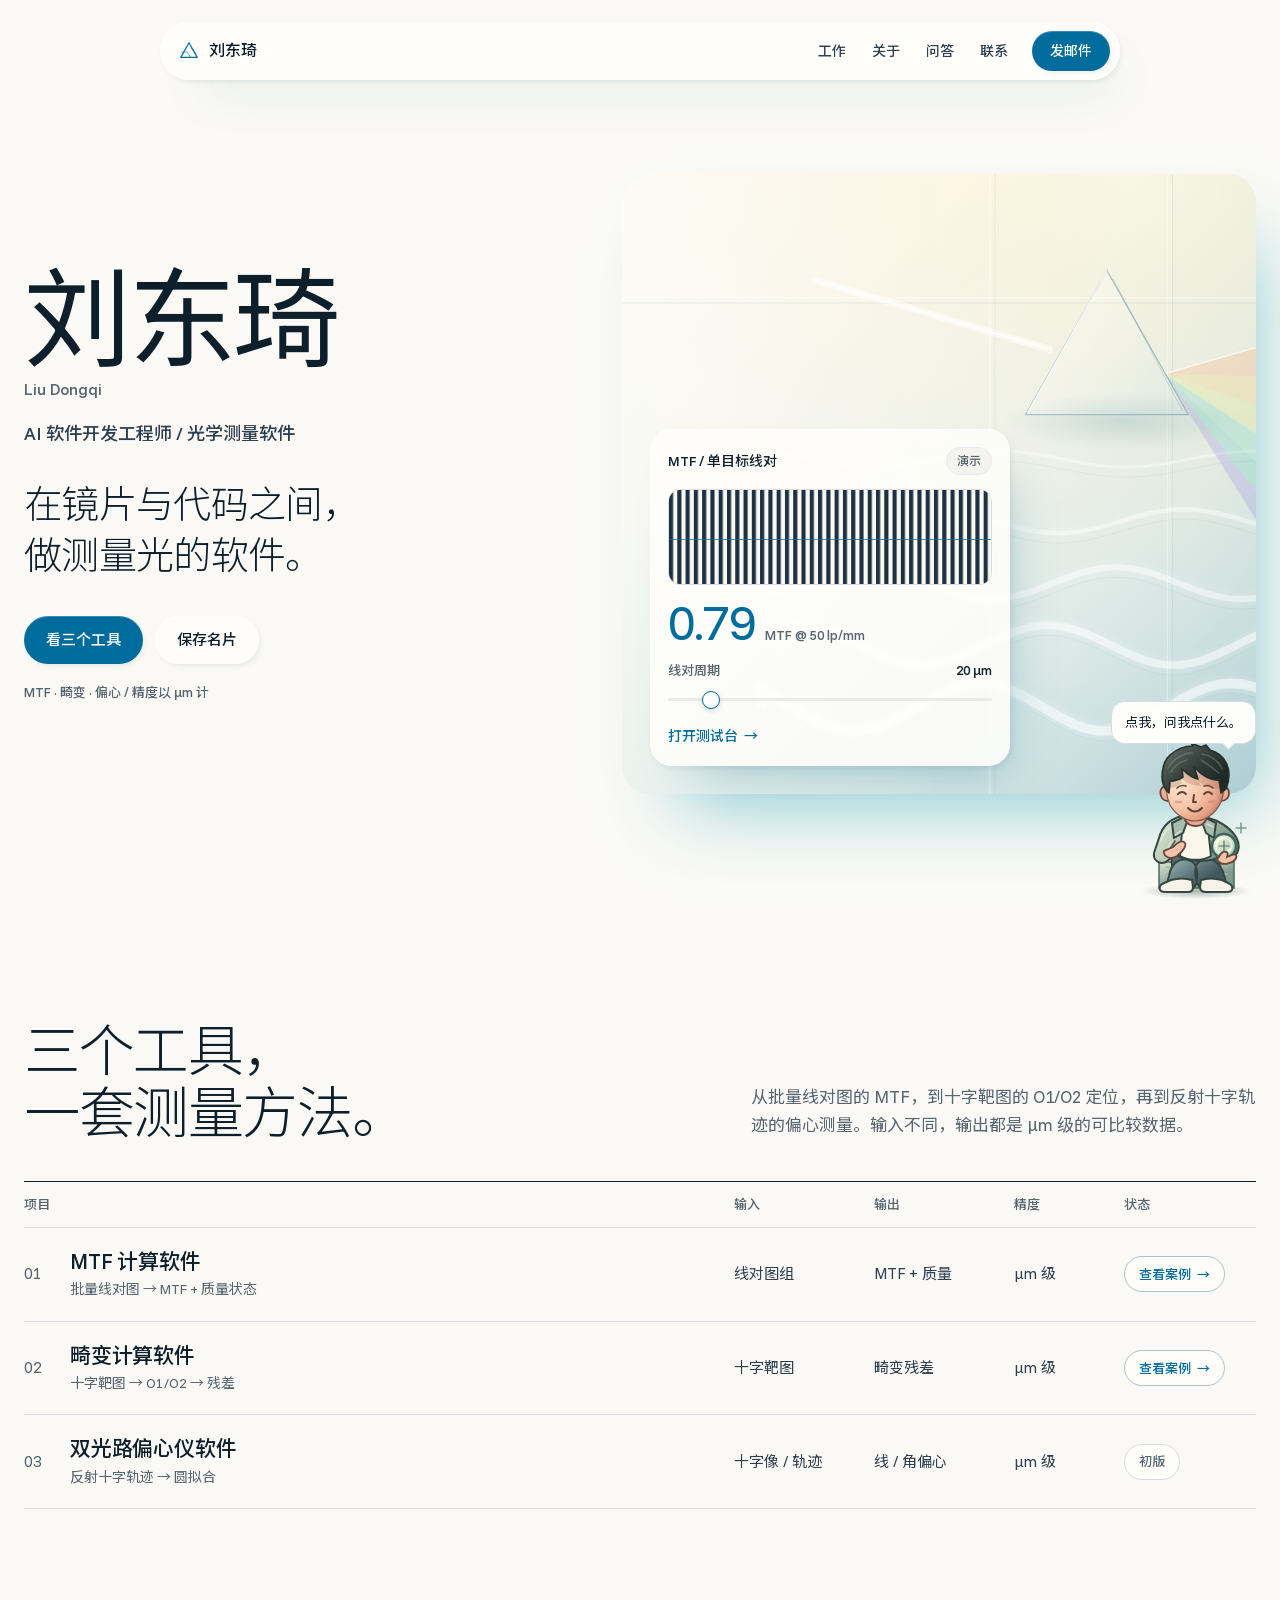
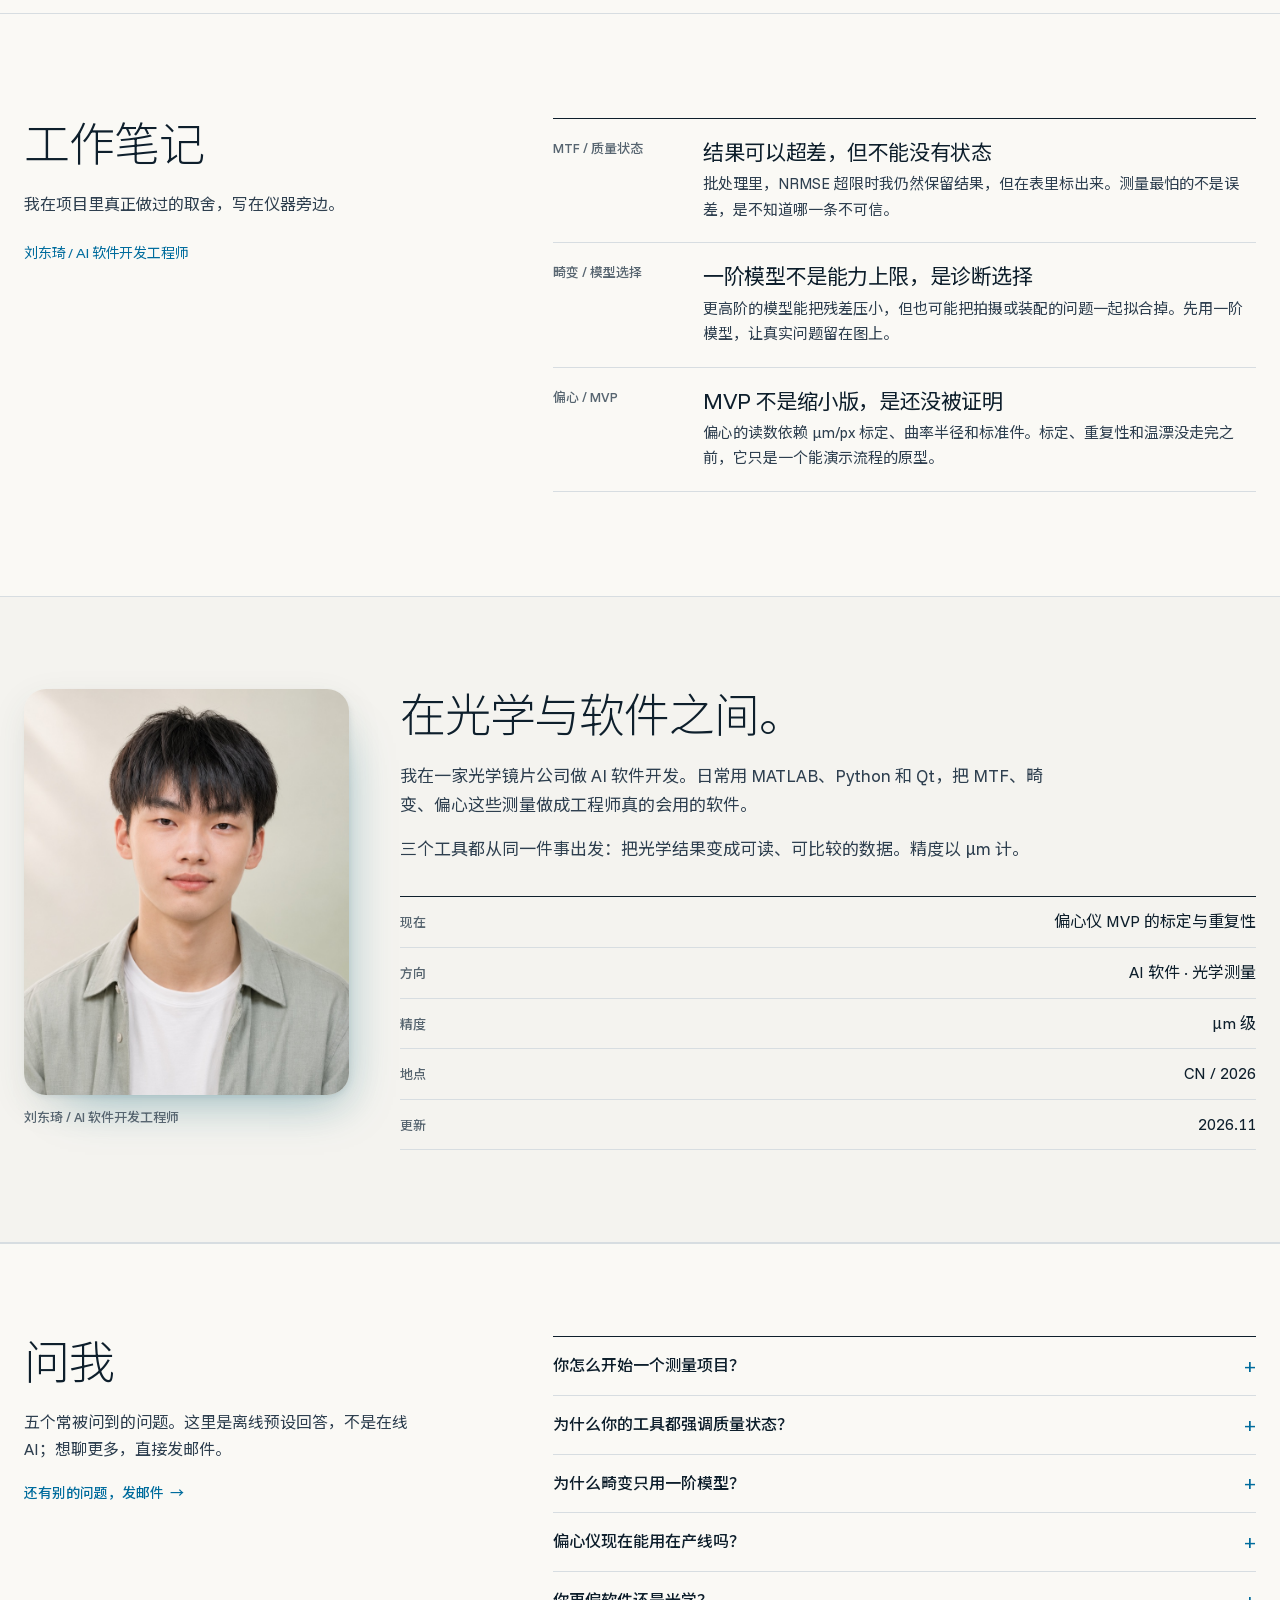
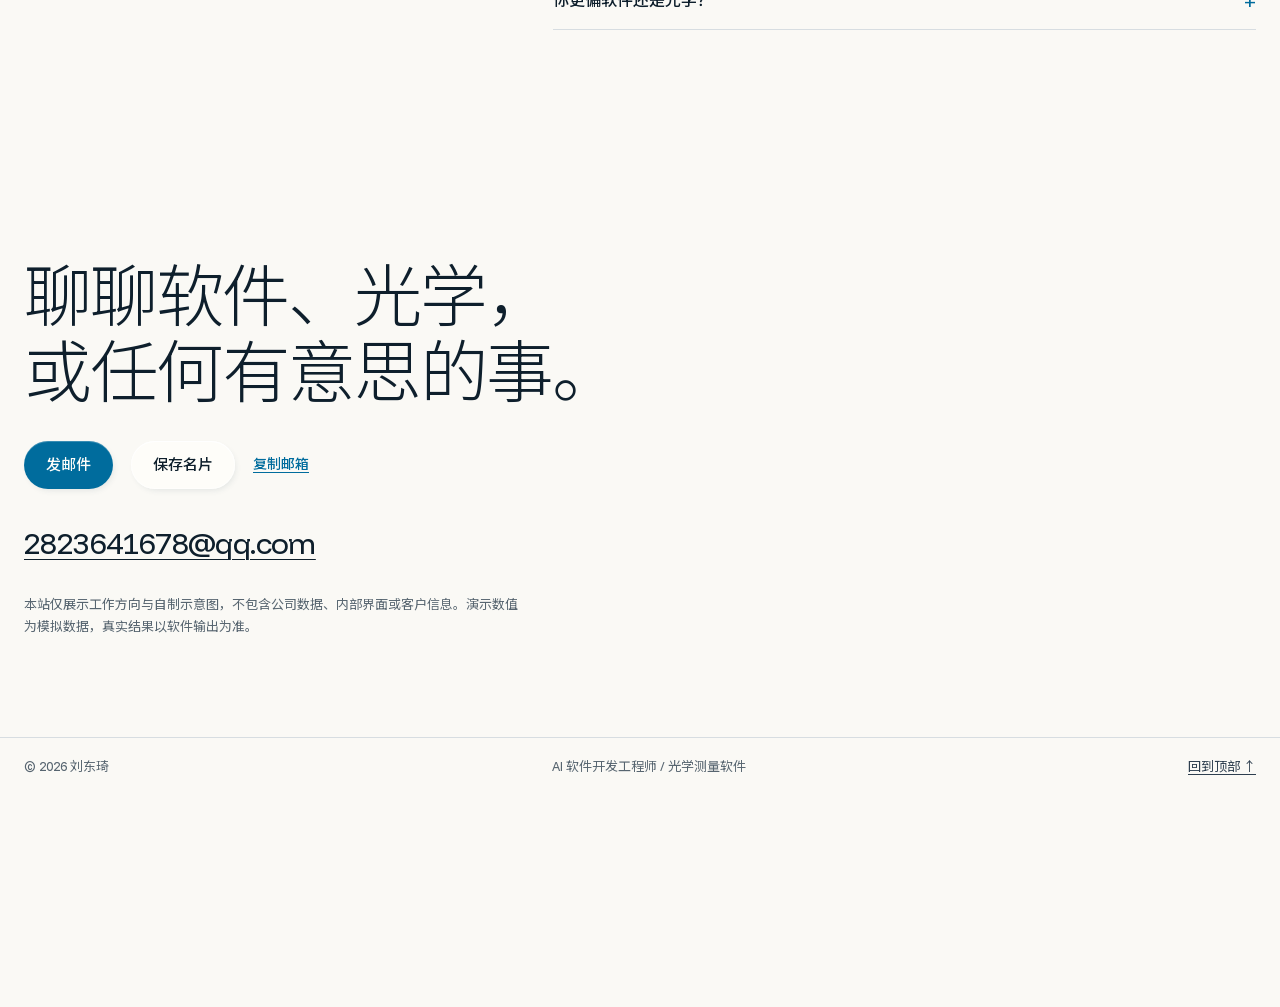
==== commit c278a2ba: "Publish the refreshed Xiaoliu mascot and Mandarin voice" ====
--- a/index.html
+++ b/index.html
@@ -202,7 +202,7 @@
     <section class="about" id="about" aria-labelledby="about-title">
       <div class="wrap about__grid">
         <figure class="about__portrait">
-          <img src="assets/portrait.jpg" alt="刘东琦的肖像" width="682" height="1024">
+          <img src="assets/portrait-warm.jpg" alt="刘东琦的肖像" width="768" height="1152" loading="lazy">
           <figcaption>刘东琦 / AI 软件开发工程师</figcaption>
         </figure>
         <div class="about__body">
--- a/styles.css
+++ b/styles.css
@@ -115,6 +115,18 @@
   outline-offset: 3px;
 }
 
+.sr-only {
+  position: absolute;
+  width: 1px;
+  height: 1px;
+  padding: 0;
+  margin: -1px;
+  overflow: hidden;
+  clip: rect(0, 0, 0, 0);
+  white-space: nowrap;
+  border: 0;
+}
+
 .skip {
   position: fixed;
   top: 12px;
@@ -846,10 +858,9 @@
   height: auto;
   aspect-ratio: 4 / 5;
   object-fit: cover;
-  object-position: 50% 14%;
+  object-position: 50% 19%;
   border-radius: var(--radius-card);
-  box-shadow: var(--shadow-card);
-  filter: saturate(0.96) contrast(1.02);
+  box-shadow: var(--shadow-card), 0 12px 36px rgb(59 78 67 / 0.09);
 }
 
 .about__portrait figcaption {
@@ -1018,54 +1029,97 @@
 .pet {
   position: fixed;
   right: 24px;
-  bottom: 22px;
+  bottom: 0;
   z-index: 35;
-  width: 96px;
+  width: 120px;
   touch-action: none;
   user-select: none;
 }
 
 .pet__character {
-  display: block;
+  display: flex;
+  flex-direction: column;
+  align-items: center;
+  gap: 0;
   width: 100%;
   padding: 0;
   border: 0;
   background: none;
   cursor: grab;
-  filter: drop-shadow(0 10px 10px oklch(45% 0.04 230 / 0.16));
 }
 
 .pet.is-dragging .pet__character {
   cursor: grabbing;
 }
 
-.pet-svg {
+.pet-character {
+  position: relative;
+  display: block;
+  width: 100%;
+  transform-origin: 50% 100%;
+  animation: pet-float 4.8s ease-in-out infinite;
+}
+
+.pet.is-dragging .pet-character {
+  animation: none;
+}
+
+.pet-character img {
   display: block;
   width: 100%;
   height: auto;
-  overflow: visible;
-}
-
-.pet-bob {
-  transform-origin: 50% 100%;
-  animation: pet-bob 4.4s ease-in-out infinite;
-}
-
-.pet-head {
-  transform: rotate(var(--pet-tilt, 0deg));
-  transform-origin: 110px 160px;
-  transition: transform 0.2s ease;
-}
-
-.pet-eyes {
-  transform-box: fill-box;
-  transform-origin: center;
-  animation: pet-blink 5.6s infinite;
-}
-
-.pet-pupil {
-  transform: translate(var(--pet-look-x, 0px), var(--pet-look-y, 0px));
-  transition: transform 0.16s ease-out;
+}
+
+.pet-character__bars {
+  position: absolute;
+  top: 23%;
+  right: 2%;
+  display: none;
+  align-items: flex-end;
+  gap: 2px;
+  height: 16px;
+  padding: 3px 5px;
+  border-radius: var(--radius-pill);
+  background: oklch(23% 0.035 245 / 0.55);
+}
+
+.pet.is-speaking .pet-character__bars {
+  display: flex;
+}
+
+.pet-character__bars i {
+  width: 2px;
+  height: 7px;
+  border-radius: 1px;
+  background: var(--color-light);
+  animation: pet-bar 0.5s ease-in-out infinite alternate;
+}
+
+.pet-character__bars i:nth-child(2) {
+  animation-delay: 0.12s;
+}
+
+.pet-character__bars i:nth-child(3) {
+  animation-delay: 0.24s;
+}
+
+@keyframes pet-float {
+  0%,
+  100% {
+    transform: rotate(var(--pet-tilt, 0deg)) translateY(0);
+  }
+  50% {
+    transform: rotate(var(--pet-tilt, 0deg)) translateY(-2.5px);
+  }
+}
+
+@keyframes pet-bar {
+  from {
+    height: 4px;
+  }
+  to {
+    height: 13px;
+  }
 }
 
 .pet__bubble {
@@ -1115,31 +1169,218 @@
   display: none;
 }
 
-@keyframes pet-bob {
-  0%,
-  100% {
-    transform: translateY(0);
-  }
-  50% {
-    transform: translateY(-2.5px);
-  }
-}
-
-@keyframes pet-blink {
-  0%,
-  91%,
-  100% {
-    transform: scaleY(1);
-  }
-  93%,
-  95% {
-    transform: scaleY(0.08);
-  }
+.pet.is-chatting .pet__bubble,
+.pet.is-chatting .pet__hint {
+  display: none;
+}
+
+.pet-panel {
+  position: absolute;
+  right: 0;
+  bottom: calc(100% + 12px);
+  display: none;
+  width: 320px;
+  max-height: min(70vh, 430px);
+  overflow-y: auto;
+  padding: 14px;
+  border: 1px solid var(--color-rule);
+  border-radius: 18px;
+  background: color-mix(in oklab, var(--color-light) 96%, transparent);
+  box-shadow: var(--edge-light), var(--shadow-card);
+  text-align: left;
+  touch-action: auto;
+}
+
+.pet.is-chatting .pet-panel {
+  display: block;
+}
+
+.pet-panel::after {
+  content: "";
+  position: absolute;
+  right: 34px;
+  bottom: -6px;
+  width: 10px;
+  height: 10px;
+  background: var(--color-light);
+  border-right: 1px solid var(--color-rule);
+  border-bottom: 1px solid var(--color-rule);
+  transform: rotate(45deg);
+}
+
+.pet-panel__head {
+  display: flex;
+  align-items: center;
+  gap: 9px;
+}
+
+.pet-panel__avatar {
+  width: 38px;
+  height: 38px;
+  flex: none;
+  border-radius: 50%;
+  object-fit: cover;
+  object-position: 50% 24%;
+  box-shadow: 0 0 0 1px var(--color-rule);
+}
+
+.pet-panel__id {
+  display: flex;
+  flex-direction: column;
+  gap: 1px;
+  margin-right: auto;
+}
+
+.pet-panel__id b {
+  font-family: var(--font-display);
+  font-size: 15px;
+  font-weight: 400;
+  line-height: 1.1;
+}
+
+.pet-panel__id span {
+  color: var(--color-muted);
+  font-size: 10px;
+  font-weight: 500;
+}
+
+.pet-panel__voice,
+.pet-panel__close {
+  border: 1px solid var(--color-rule);
+  border-radius: var(--radius-pill);
+  background: var(--color-paper-2);
+  color: var(--color-ink-2);
+  font-size: 11px;
+  font-weight: 500;
+  line-height: 1;
+  cursor: pointer;
+}
+
+.pet-panel__voice {
+  padding: 6px 8px;
+  white-space: nowrap;
+}
+
+.pet-panel__voice[aria-pressed="false"] {
+  color: var(--color-muted);
+}
+
+.pet-panel__close {
+  width: 24px;
+  height: 24px;
+  padding: 0;
+  font-size: 16px;
+}
+
+.pet-panel__answer {
+  min-height: 88px;
+  margin-top: 12px;
+  padding: 11px 12px;
+  border-radius: var(--radius-inner);
+  background: var(--color-paper-2);
+}
+
+.pet-panel__question {
+  margin: 0 0 5px;
+  color: var(--color-muted);
+  font-size: 10px;
+  font-weight: 500;
+}
+
+.pet-panel__text {
+  margin: 0;
+  color: var(--color-ink-2);
+  font-size: 13px;
+  line-height: 1.55;
+  text-wrap: pretty;
+}
+
+.pet-panel__replay {
+  margin-top: 5px;
+  padding: 5px 2px;
+  border: 0;
+  background: none;
+  color: var(--color-accent);
+  font-size: 12px;
+  text-decoration: underline;
+  text-underline-offset: 3px;
+  cursor: pointer;
+}
+
+.pet-panel__replay:disabled {
+  opacity: 0.55;
+  cursor: default;
+}
+
+.pet-panel__chips {
+  display: flex;
+  flex-wrap: wrap;
+  gap: 6px;
+  margin-top: 10px;
+}
+
+.pet-panel__chips button {
+  padding: 6px 9px;
+  border: 1px solid var(--color-rule);
+  border-radius: var(--radius-pill);
+  background: transparent;
+  color: var(--color-ink-2);
+  font-size: 11px;
+  font-weight: 500;
+  line-height: 1;
+  cursor: pointer;
+  transition: border-color 0.2s ease, color 0.2s ease;
+}
+
+.pet-panel__chips button:hover {
+  border-color: var(--color-accent);
+  color: var(--color-accent);
+}
+
+.pet-panel__form {
+  display: flex;
+  gap: 6px;
+  margin-top: 10px;
+}
+
+.pet-panel__form input {
+  min-width: 0;
+  flex: 1;
+  height: 36px;
+  padding: 0 10px;
+  border: 1px solid var(--color-rule);
+  border-radius: 10px;
+  background: var(--color-light);
+  color: var(--color-ink);
+  font: inherit;
+  font-size: 12px;
+}
+
+.pet-panel__form input::placeholder {
+  color: var(--color-muted);
+}
+
+.pet-panel__form button {
+  height: 36px;
+  padding: 0 12px;
+  border-radius: 10px;
+  background: var(--color-accent);
+  color: var(--color-accent-ink);
+  font-size: 12px;
+  font-weight: 500;
+  cursor: pointer;
+}
+
+.pet-panel__note {
+  margin: 8px 0 0;
+  color: var(--color-muted);
+  font-size: 10px;
+  line-height: 1.5;
 }
 
 @media (min-width: 901px) {
   body {
-    padding-bottom: 156px;
+    padding-bottom: 212px;
   }
 }
 
@@ -1197,11 +1438,38 @@
     display: flex;
     flex-direction: column;
     align-items: flex-end;
-    width: 220px;
+    width: 104px;
+  }
+
+  .pet.is-chatting {
+    width: 100%;
+    touch-action: auto;
   }
 
   .pet__character {
-    width: 80px;
+    width: 96px;
+  }
+
+  .pet-panel {
+    position: relative;
+    right: auto;
+    bottom: auto;
+    display: none;
+    width: 100%;
+    max-height: none;
+    margin-bottom: 10px;
+  }
+
+  .pet.is-chatting .pet-panel {
+    display: block;
+  }
+
+  .pet-panel::after {
+    right: 34px;
+  }
+
+  .pet-panel__form input {
+    font-size: 16px;
   }
 
   .pet__bubble {
@@ -1227,7 +1495,7 @@
 
   .pet__hint {
     display: block;
-    width: 80px;
+    width: 96px;
     margin-top: 2px;
     color: var(--color-muted);
     font-size: 11px;
@@ -1445,8 +1713,9 @@
     transition-duration: 0.01ms !important;
   }
 
-  .pet-bob,
-  .pet-eyes {
+  .pet-character,
+  .pet-character__bars,
+  .pet.is-speaking .pet-character__bars {
     animation: none !important;
   }
 }
